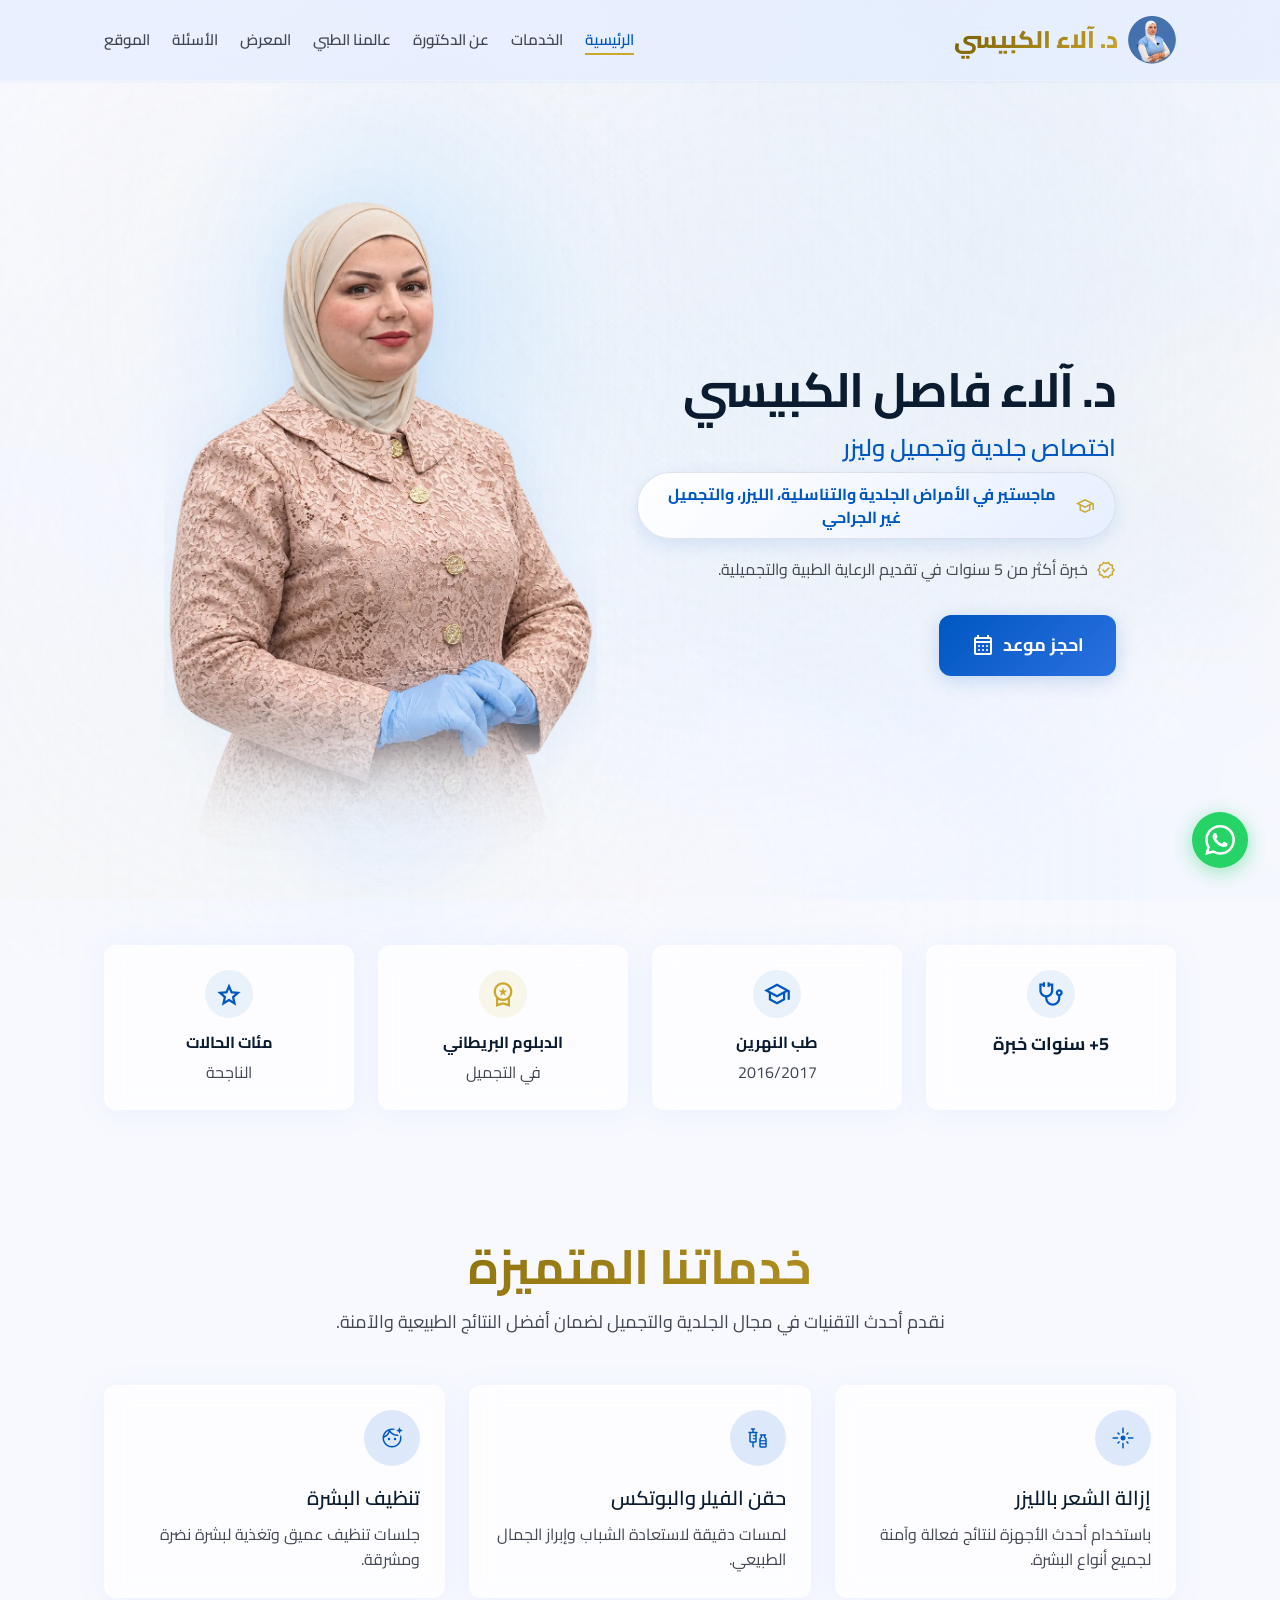
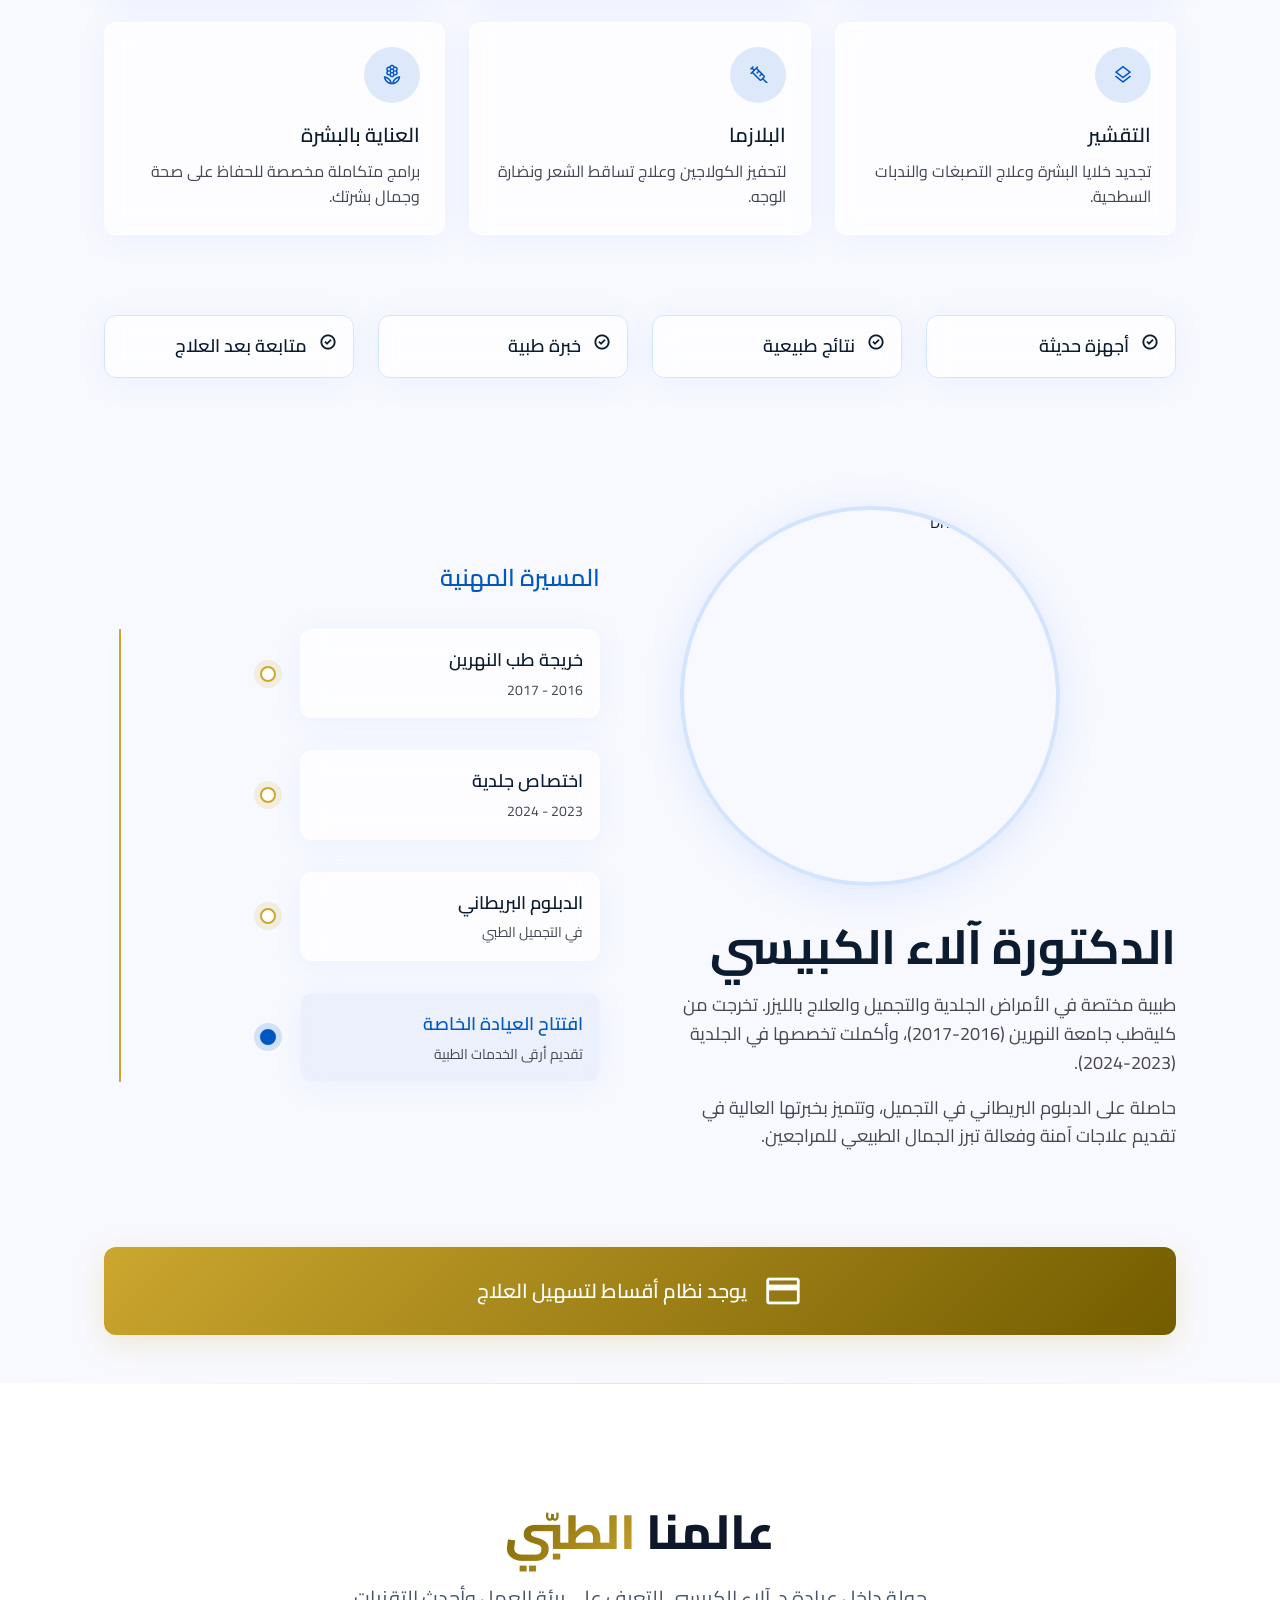
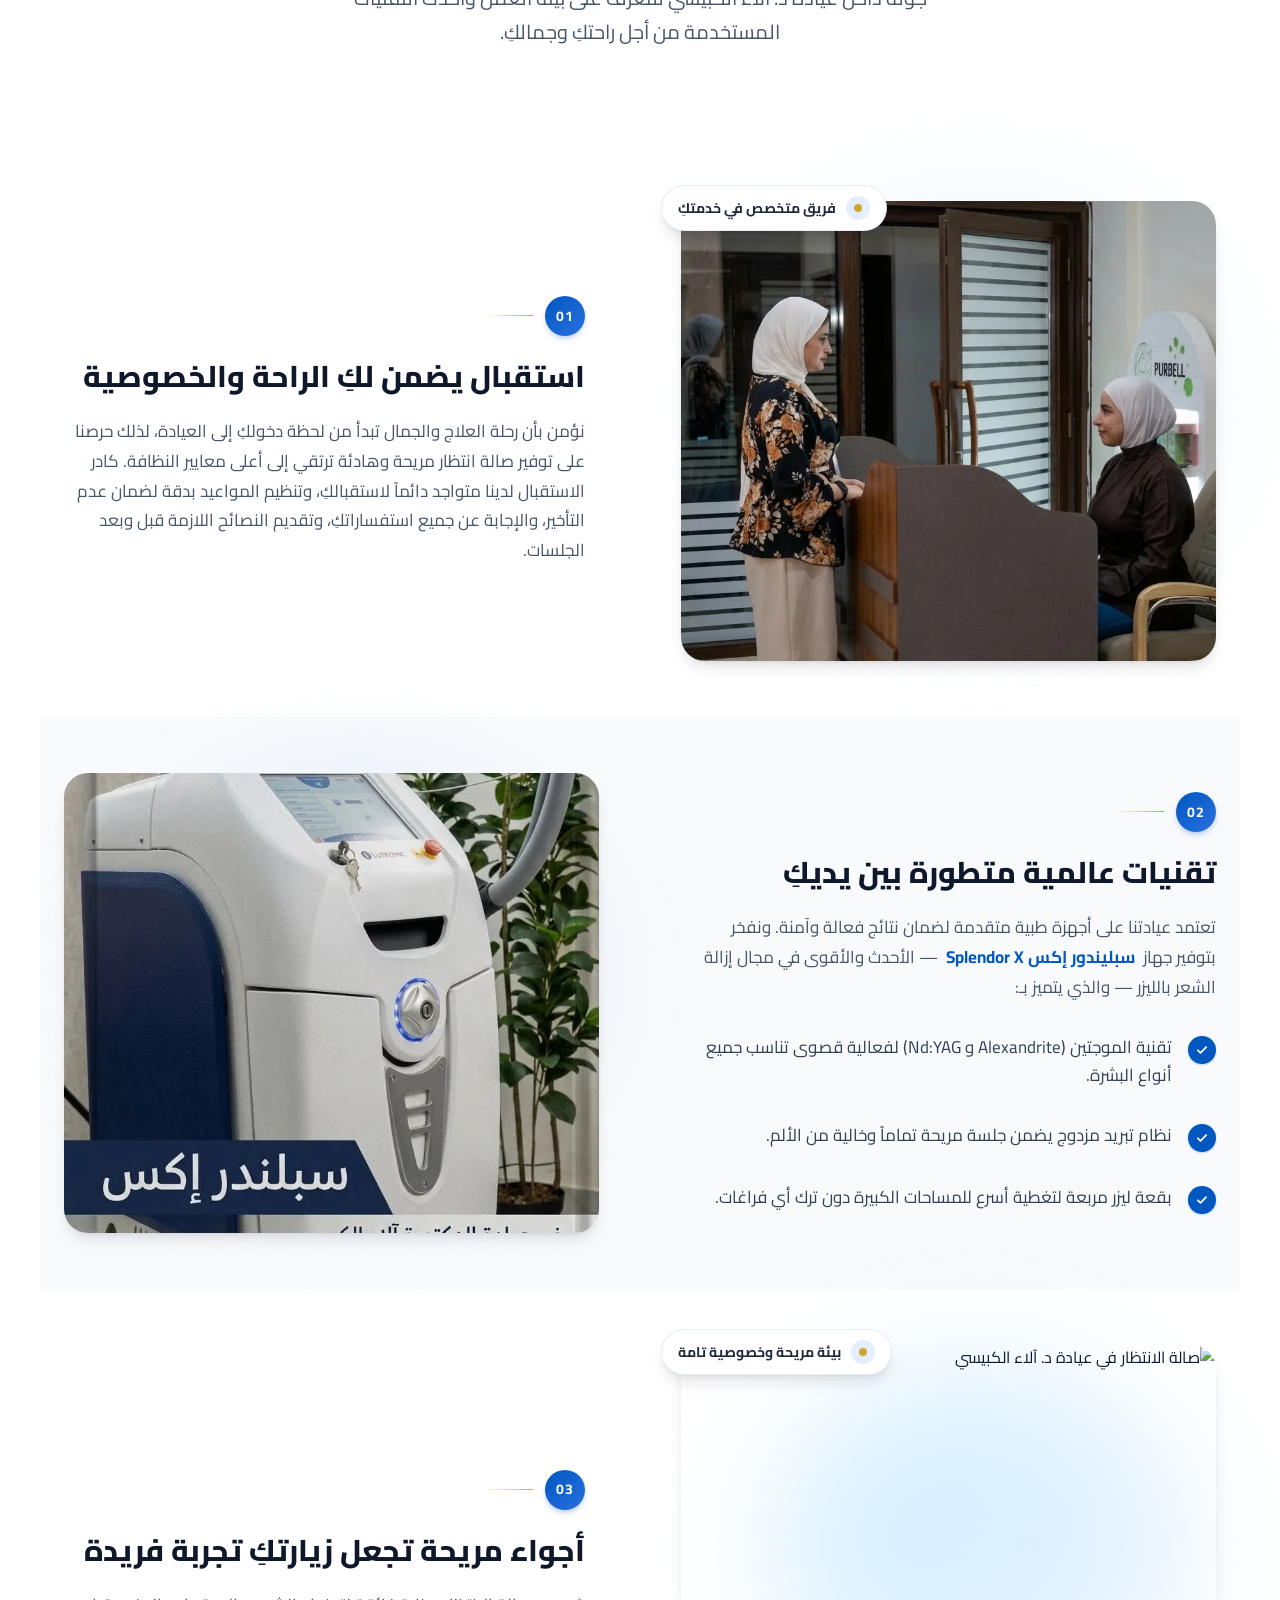
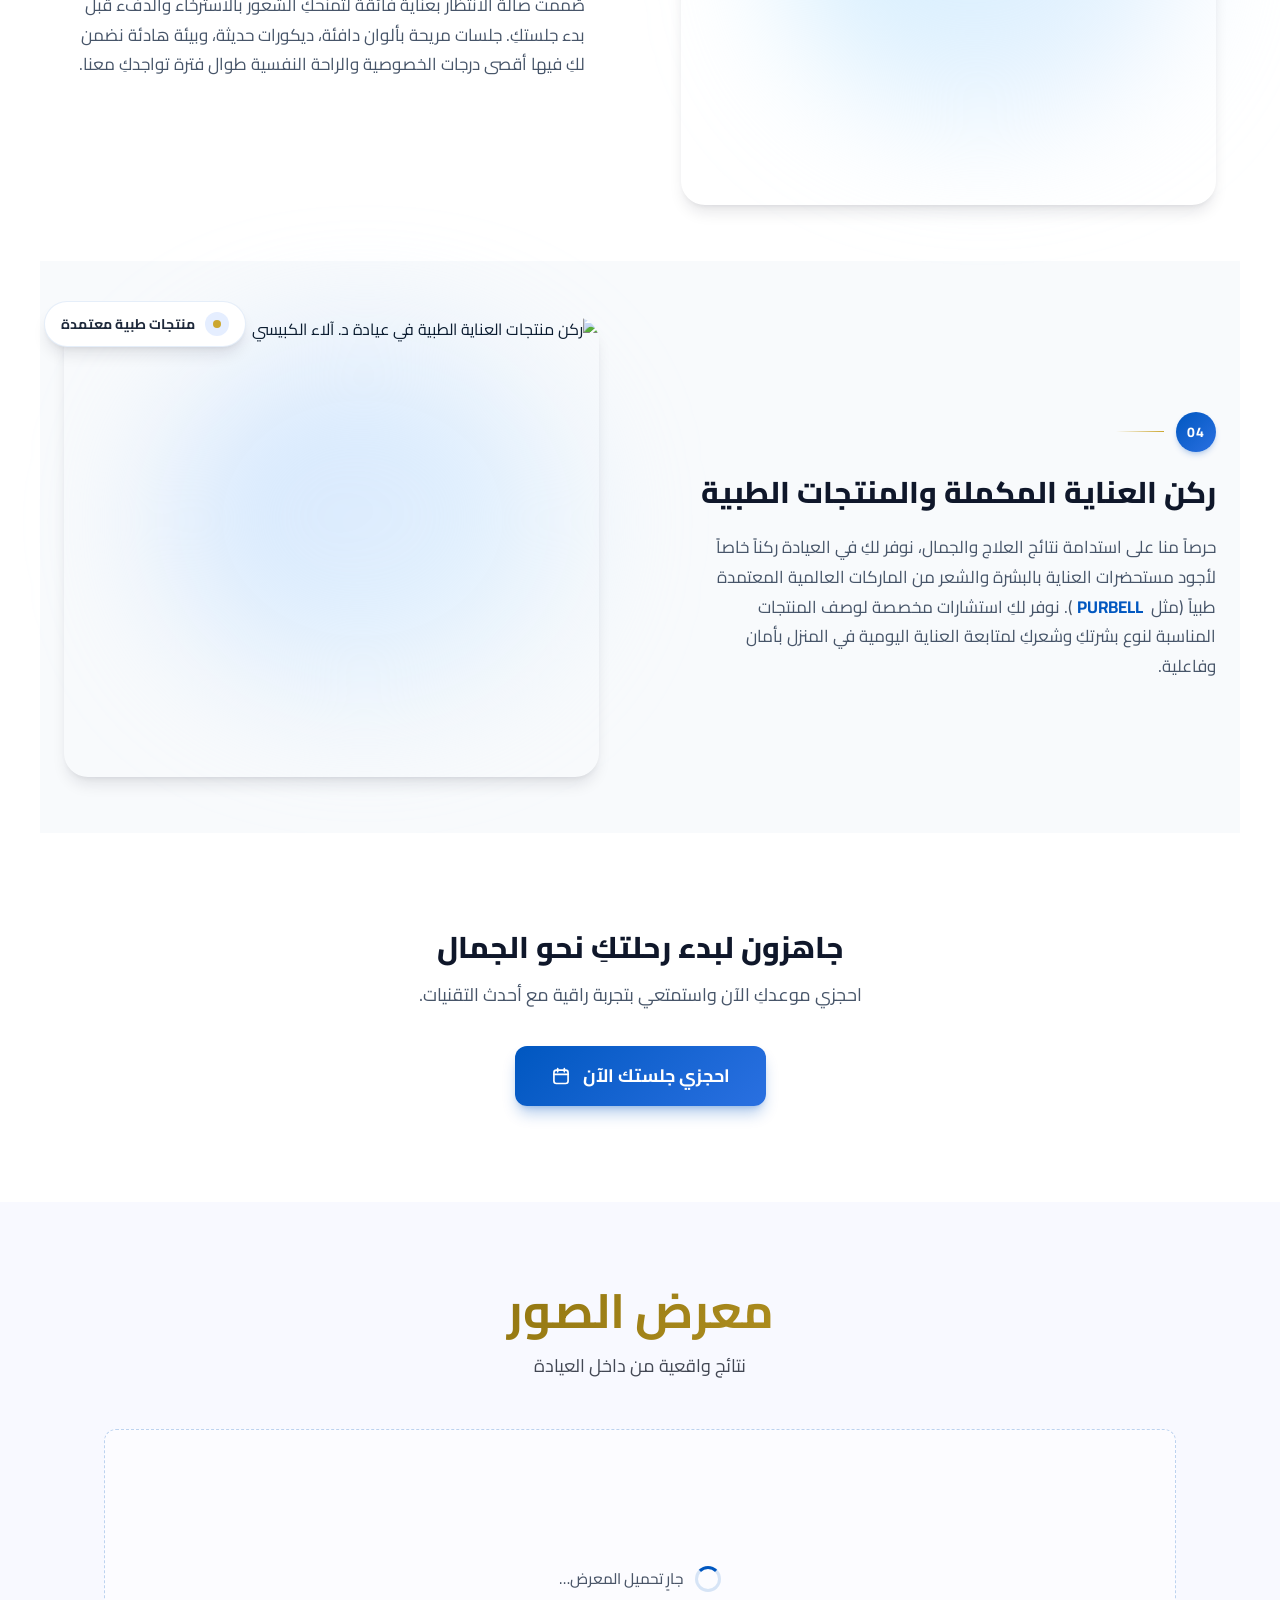
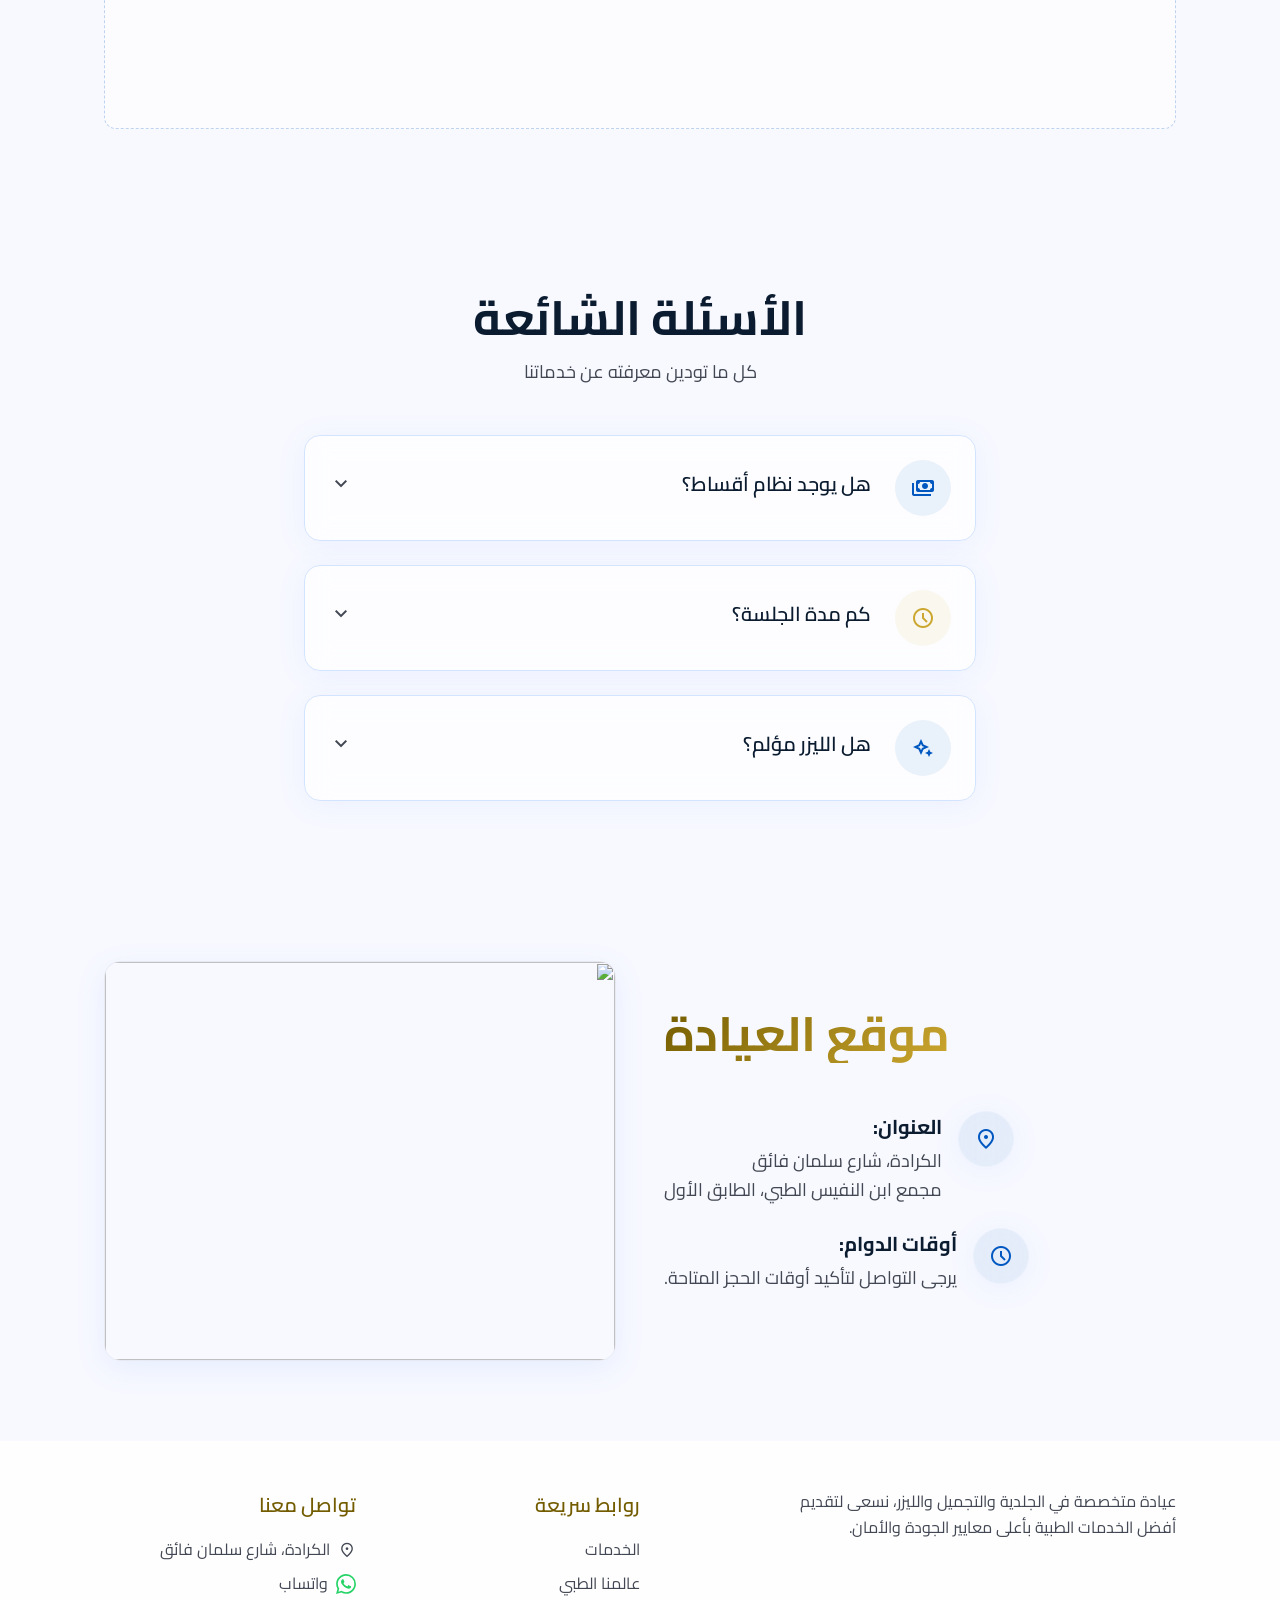
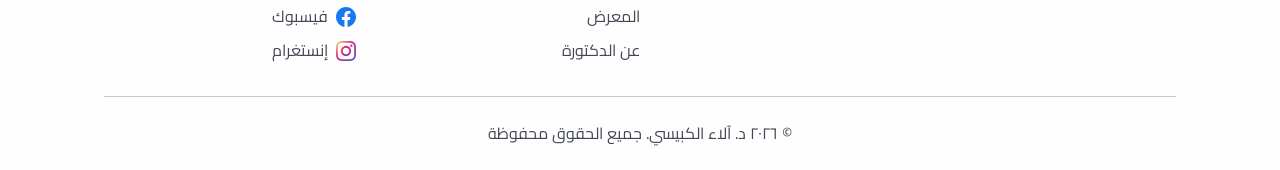
==== index.html @ 5960c203 "Initial commit: Allae clinic website with Supabase-backed gallery Static Arabic-language clinic site" ====
<!DOCTYPE html>
<html dir="rtl" lang="ar">
<head>
    <meta charset="utf-8">
    <meta content="width=device-width, initial-scale=1.0" name="viewport">
    <title>د. آلاء الكبيسي - عيادة التجميل والليزر | بغداد الكرادة</title>
    <meta name="description" content="عيادة د. آلاء الكبيسي التخصصية في الجلدية والتجميل والليزر في بغداد، الكرادة شارع سلمان فائق. إزالة الشعر بالليزر، الفيلر والبوتكس، البلازما والمزيد.">
    <meta name="robots" content="index, follow">
    <meta name="theme-color" content="#0057c0">
    <meta property="og:type" content="website">
    <meta property="og:locale" content="ar_IQ">
    <meta property="og:title" content="د. آلاء الكبيسي - عيادة التجميل والليزر">
    <meta property="og:description" content="عيادة تخصصية في الجلدية والتجميل والليزر في بغداد، الكرادة. أحدث الأجهزة وأفضل النتائج الطبيعية.">
    <meta property="og:image" content="og-image.png">
    <meta name="twitter:card" content="summary_large_image">
    <meta name="twitter:title" content="د. آلاء الكبيسي - عيادة التجميل والليزر">
    <meta name="twitter:description" content="عيادة تخصصية في الجلدية والتجميل والليزر في بغداد، الكرادة.">
    <meta name="twitter:image" content="og-image.png">
    <link rel="preconnect" href="https://fonts.googleapis.com">
    <link rel="preconnect" href="https://fonts.gstatic.com" crossorigin>
    <link rel="preconnect" href="https://lh3.googleusercontent.com">
    <link href="https://fonts.googleapis.com/css2?family=Cairo:wght@400;500;600;700;800&display=swap" rel="stylesheet">
    <link href="https://fonts.googleapis.com/css2?family=Material+Symbols+Outlined:wght,FILL@100..700,0..1&display=swap" rel="stylesheet" media="print" onload="this.media='all'">
    <link rel="preload" as="image" href="hero-doctor.webp" type="image/webp" fetchpriority="high">
    <link rel="icon" href="favicon.png" type="image/png">
    <meta name="color-scheme" content="light">
    <link rel="stylesheet" href="styles.css?v=9">
    <script type="application/ld+json">
    {
        "@context": "https://schema.org",
        "@type": "MedicalClinic",
        "name": "عيادة د. آلاء الكبيسي",
        "description": "عيادة تخصصية في الجلدية والتجميل والليزر في بغداد، الكرادة.",
        "medicalSpecialty": ["Dermatology", "CosmeticSurgery"],
        "telephone": "+9647878449990",
        "image": "hero-doctor.webp",
        "priceRange": "$$",
        "address": {
            "@type": "PostalAddress",
            "streetAddress": "شارع سلمان فائق، مجمع ابن النفيس الطبي، الطابق الأول",
            "addressLocality": "بغداد، الكرادة",
            "addressCountry": "IQ"
        },
        "founder": {
            "@type": "Person",
            "name": "د. آلاء الكبيسي",
            "jobTitle": "طبيبة جلدية وتجميل وليزر"
        }
    }
    </script>
</head>
<body>
    <a class="skip-link" href="#home">تخطَّ إلى المحتوى الرئيسي</a>
    <!-- Animated Background Canvas -->
    <canvas id="bg-canvas" aria-hidden="true"></canvas>

    <!-- TopNavBar -->
    <nav id="navbar">
        <div class="nav-inner">
            <a class="nav-brand" href="#home">
                <picture>
                    <source srcset="logo.webp" type="image/webp">
                    <img alt="د. آلاء الكبيسي" class="nav-logo" src="logo.png" width="192" height="192">
                </picture>
                <span class="nav-brand-text">د. آلاء الكبيسي</span>
            </a>
            <ul class="nav-links">
                <li><a href="#home" class="nav-link active">الرئيسية</a></li>
                <li><a href="#services" class="nav-link">الخدمات</a></li>
                <li><a href="#about" class="nav-link">عن الدكتورة</a></li>
                <li><a href="#clinic-technologies" class="nav-link">عالمنا الطبي</a></li>
                <li><a href="#gallery" class="nav-link">المعرض</a></li>
                <li><a href="#faq" class="nav-link">الأسئلة</a></li>
                <li><a href="#location" class="nav-link">الموقع</a></li>
            </ul>
            <button class="mobile-menu-btn" id="mobile-menu-btn" aria-label="فتح القائمة" aria-expanded="false" aria-controls="mobile-menu" aria-haspopup="true">
                <span class="mobile-menu-icon" aria-hidden="true">
                    <span class="material-symbols-outlined icon-open">menu</span>
                    <span class="material-symbols-outlined icon-close">close</span>
                </span>
            </button>
        </div>
    </nav>

    <!-- Mobile Menu (sibling of nav so it anchors to viewport, not the blurred navbar) -->
    <div class="mobile-menu" id="mobile-menu" aria-hidden="true">
        <ul class="mobile-menu-links">
            <li><a href="#home">الرئيسية</a></li>
            <li><a href="#services">الخدمات</a></li>
            <li><a href="#about">عن الدكتورة</a></li>
            <li><a href="#clinic-technologies">عالمنا الطبي</a></li>
            <li><a href="#gallery">المعرض</a></li>
            <li><a href="#faq">الأسئلة</a></li>
            <li><a href="#location">الموقع</a></li>
        </ul>
        <a class="mobile-cta" href="#booking" onclick="openBooking(event)">احجز الآن</a>
    </div>

    <!-- Hero Section -->
    <section class="hero" id="home">
        <!-- Cinematic haze layer - animated mist (Canvas 2D) behind all hero content -->
        <div class="hero-mist" aria-hidden="true">
            <canvas class="hero-smoke"></canvas>
        </div>
        <div class="hero-inner">
            <!-- Text Content -->
            <div class="hero-text">
                <h1 class="hero-title anim-item" data-delay="0">د. آلاء فاصل الكبيسي</h1>
                <p class="hero-subtitle anim-item" data-delay="100">اختصاص جلدية وتجميل وليزر</p>
                <p class="hero-credential anim-item" data-delay="150">
                    <span class="material-symbols-outlined verified-icon">school</span>
                    ماجستير في الأمراض الجلدية والتناسلية، الليزر، والتجميل غير الجراحي
                </p>
                <p class="hero-desc anim-item" data-delay="200">
                    <span class="material-symbols-outlined verified-icon">verified</span>
                    خبرة أكثر من 5 سنوات في تقديم الرعاية الطبية والتجميلية.
                </p>
                <div class="hero-cta anim-item" data-delay="300">
                    <a class="btn-primary pulse-btn" href="#booking" onclick="openBooking(event)">
                        احجز موعد
                        <span class="material-symbols-outlined">calendar_month</span>
                    </a>
                </div>
            </div>
            <!-- Image Content -->
            <div class="hero-image anim-item" data-delay="200">
                <div class="hero-image-wrapper">
                    <div class="hero-image-blob"></div>
                    <div class="hero-image-halo"></div>
                    <picture>
                        <source srcset="hero-doctor.webp" type="image/webp">
                        <img alt="Dr. Alaa Alkubasi" class="hero-img" src="hero-doctor.png" width="929" height="1589" fetchpriority="high" decoding="async" style="aspect-ratio: 929/1589;">
                    </picture>
                </div>
            </div>
        </div>
    </section>

    <!-- Stats Section -->
    <section class="stats-section">
        <div class="container">
            <div class="stats-grid">
                <div class="glass-card stat-card scroll-reveal" data-delay="0">
                    <div class="stat-icon"><span class="material-symbols-outlined">stethoscope</span></div>
                    <h3 class="stat-number">5+ سنوات خبرة</h3>
                </div>
                <div class="glass-card stat-card scroll-reveal" data-delay="100">
                    <div class="stat-icon"><span class="material-symbols-outlined">school</span></div>
                    <h3 class="stat-title">طب النهرين</h3>
                    <p class="stat-sub">2016/2017</p>
                </div>
                <div class="glass-card stat-card scroll-reveal" data-delay="200">
                    <div class="stat-icon gold"><span class="material-symbols-outlined">workspace_premium</span></div>
                    <h3 class="stat-title">الدبلوم البريطاني</h3>
                    <p class="stat-sub">في التجميل</p>
                </div>
                <div class="glass-card stat-card scroll-reveal" data-delay="300">
                    <div class="stat-icon"><span class="material-symbols-outlined">star</span></div>
                    <h3 class="stat-title">مئات الحالات</h3>
                    <p class="stat-sub">الناجحة</p>
                </div>
            </div>
        </div>
    </section>

    <!-- Services Section -->
    <section class="services-section" id="services">
        <div class="container">
            <div class="section-header scroll-reveal">
                <h2 class="section-title gold-gradient">خدماتنا المتميزة</h2>
                <p class="section-desc">نقدم أحدث التقنيات في مجال الجلدية والتجميل لضمان أفضل النتائج الطبيعية والآمنة.</p>
            </div>
            <div class="services-grid">
                <div class="glass-card service-card scroll-reveal" data-delay="0">
                    <div class="service-icon-wrap">
                        <div class="service-icon-bg"></div>
                        <div class="service-icon"><span class="material-symbols-outlined">flare</span></div>
                    </div>
                    <h3>إزالة الشعر بالليزر</h3>
                    <p>باستخدام أحدث الأجهزة لنتائج فعالة وآمنة لجميع أنواع البشرة.</p>
                </div>
                <div class="glass-card service-card scroll-reveal" data-delay="100">
                    <div class="service-icon-wrap">
                        <div class="service-icon-bg"></div>
                        <div class="service-icon"><span class="material-symbols-outlined">vaccines</span></div>
                    </div>
                    <h3>حقن الفيلر والبوتكس</h3>
                    <p>لمسات دقيقة لاستعادة الشباب وإبراز الجمال الطبيعي.</p>
                </div>
                <div class="glass-card service-card scroll-reveal" data-delay="200">
                    <div class="service-icon-wrap">
                        <div class="service-icon-bg"></div>
                        <div class="service-icon"><span class="material-symbols-outlined">face_retouching_natural</span></div>
                    </div>
                    <h3>تنظيف البشرة</h3>
                    <p>جلسات تنظيف عميق وتغذية لبشرة نضرة ومشرقة.</p>
                </div>
                <div class="glass-card service-card scroll-reveal" data-delay="300">
                    <div class="service-icon-wrap">
                        <div class="service-icon-bg"></div>
                        <div class="service-icon"><span class="material-symbols-outlined">layers</span></div>
                    </div>
                    <h3>التقشير</h3>
                    <p>تجديد خلايا البشرة وعلاج التصبغات والندبات السطحية.</p>
                </div>
                <div class="glass-card service-card scroll-reveal" data-delay="400">
                    <div class="service-icon-wrap">
                        <div class="service-icon-bg"></div>
                        <div class="service-icon"><span class="material-symbols-outlined">syringe</span></div>
                    </div>
                    <h3>البلازما</h3>
                    <p>لتحفيز الكولاجين وعلاج تساقط الشعر ونضارة الوجه.</p>
                </div>
                <div class="glass-card service-card scroll-reveal" data-delay="500">
                    <div class="service-icon-wrap">
                        <div class="service-icon-bg"></div>
                        <div class="service-icon"><span class="material-symbols-outlined">local_florist</span></div>
                    </div>
                    <h3>العناية بالبشرة</h3>
                    <p>برامج متكاملة مخصصة للحفاظ على صحة وجمال بشرتك.</p>
                </div>
            </div>
        </div>
    </section>

    <!-- Why Us -->
    <section class="why-us-section">
        <div class="container">
            <div class="why-us-grid">
                <div class="glass-card why-card scroll-reveal" data-delay="0">
                    <div class="why-icon"><span class="material-symbols-outlined">check_circle</span></div>
                    <span>أجهزة حديثة</span>
                </div>
                <div class="glass-card why-card scroll-reveal" data-delay="100">
                    <div class="why-icon"><span class="material-symbols-outlined">check_circle</span></div>
                    <span>نتائج طبيعية</span>
                </div>
                <div class="glass-card why-card scroll-reveal" data-delay="200">
                    <div class="why-icon"><span class="material-symbols-outlined">check_circle</span></div>
                    <span>خبرة طبية</span>
                </div>
                <div class="glass-card why-card scroll-reveal" data-delay="300">
                    <div class="why-icon"><span class="material-symbols-outlined">check_circle</span></div>
                    <span>متابعة بعد العلاج</span>
                </div>
            </div>
        </div>
    </section>

    <!-- About Doctor + Timeline -->
    <section class="about-section" id="about">
        <div class="container">
            <div class="about-grid">
                <!-- Left: Image & Bio -->
                <div class="about-bio scroll-reveal">
                    <div class="doctor-portrait-wrapper">
                        <div class="doctor-portrait floating" id="doctor-portrait">
                            <img alt="Dr. Alaa Portrait" class="doctor-img" src="https://lh3.googleusercontent.com/aida-public/[base64]" loading="lazy" decoding="async" width="720" height="720">
                        </div>
                    </div>
                    <div class="bio-text">
                        <h2 class="bio-name">الدكتورة آلاء الكبيسي</h2>
                        <p>طبيبة مختصة في الأمراض الجلدية والتجميل والعلاج بالليزر. تخرجت من كليةطب جامعة النهرين (2016-2017)، وأكملت تخصصها في الجلدية (2023-2024).</p>
                        <p>حاصلة على الدبلوم البريطاني في التجميل، وتتميز بخبرتها العالية في تقديم علاجات آمنة وفعالة تبرز الجمال الطبيعي للمراجعين.</p>
                    </div>
                </div>
                <!-- Right: Timeline -->
                <div class="timeline-wrapper scroll-reveal">
                    <h3 class="timeline-heading">المسيرة المهنية</h3>
                    <div class="timeline">
                        <div class="timeline-line" id="timeline-line"></div>
                        <div class="timeline-item" data-delay="0">
                            <div class="timeline-card glass-card">
                                <h4>خريجة طب النهرين</h4>
                                <p>2016 - 2017</p>
                            </div>
                            <div class="timeline-dot"></div>
                        </div>
                        <div class="timeline-item" data-delay="200">
                            <div class="timeline-card glass-card">
                                <h4>اختصاص جلدية</h4>
                                <p>2023 - 2024</p>
                            </div>
                            <div class="timeline-dot"></div>
                        </div>
                        <div class="timeline-item" data-delay="400">
                            <div class="timeline-card glass-card">
                                <h4>الدبلوم البريطاني</h4>
                                <p>في التجميل الطبي</p>
                            </div>
                            <div class="timeline-dot"></div>
                        </div>
                        <div class="timeline-item" data-delay="600">
                            <div class="timeline-card glass-card highlighted">
                                <h4 class="highlighted-text">افتتاح العيادة الخاصة</h4>
                                <p>تقديم أرقى الخدمات الطبية</p>
                            </div>
                            <div class="timeline-dot primary"></div>
                        </div>
                    </div>
                </div>
            </div>
        </div>
    </section>

    <!-- Installment Banner -->
    <section class="installment-section">
        <div class="container">
            <div class="installment-banner scroll-reveal">
                <span class="material-symbols-outlined installment-icon">credit_card</span>
                <h3>يوجد نظام أقساط لتسهيل العلاج</h3>
            </div>
        </div>
    </section>

    <!-- Clinic & Technologies (static) -->
    <section class="clinic-section" id="clinic-technologies" dir="rtl">
        <div class="clinic-top-edge" aria-hidden="true"></div>

        <!-- Page Header -->
        <header class="clinic-header scroll-reveal">
            <h2 class="clinic-title">عالمنا <span class="clinic-title-gold">الطبّي</span></h2>
            <p class="clinic-subtitle">جولة داخل عيادة د. آلاء الكبيسي للتعرف على بيئة العمل وأحدث التقنيات المستخدمة من أجل راحتكِ وجمالكِ.</p>
        </header>

        <!-- Section 1 - Reception -->
        <div class="clinic-row" data-delay="0">
            <figure class="clinic-figure scroll-reveal">
                <div class="clinic-blob clinic-blob-sky" aria-hidden="true"></div>
                <div class="clinic-img-wrap">
                    <picture>
                        <source srcset="clinic-splendor.webp" type="image/webp">
                        <img src="IMG-20260907-WA0000.jpg" alt="جهاز سبليندور إكس Splendor X لإزالة الشعر بالليزر" loading="lazy" decoding="async" width="848" height="1264" style="aspect-ratio: 848/1264;">
                    </picture>
                </div>
                <div class="clinic-badge">
                    <span class="clinic-badge-dot"></span>
                    <span class="clinic-badge-text">فريق متخصص في خدمتكِ</span>
                </div>
            </figure>
            <div class="clinic-body scroll-reveal" data-delay="100">
                <div class="clinic-number">
                    <span class="clinic-num-badge">01</span>
                    <span class="clinic-num-line"></span>
                </div>
                <h3 class="clinic-h3">استقبال يضمن لكِ الراحة والخصوصية</h3>
                <p class="clinic-p">نؤمن بأن رحلة العلاج والجمال تبدأ من لحظة دخولكِ إلى العيادة، لذلك حرصنا على توفير صالة انتظار مريحة وهادئة ترتقي إلى أعلى معايير النظافة. كادر الاستقبال لدينا متواجد دائماً لاستقبالكِ، وتنظيم المواعيد بدقة لضمان عدم التأخير، والإجابة عن جميع استفساراتكِ، وتقديم النصائح اللازمة قبل وبعد الجلسات.</p>
            </div>
        </div>

        <!-- Section 2 - Splendor X -->
        <div class="clinic-row clinic-row-flip" data-delay="0">
            <figure class="clinic-figure scroll-reveal">
                <div class="clinic-blob clinic-blob-blue" aria-hidden="true"></div>
                <div class="clinic-img-wrap">
                    <picture>
                        <source srcset="clinic-reception.webp" type="image/webp">
                        <img src="IMG-20260906-WA0001.jpg" alt="استقبال عيادة د. آلاء الكبيسي" loading="lazy" decoding="async" width="768" height="1362" style="aspect-ratio: 768/1362;">
                    </picture>
                </div>
            </figure>
            <div class="clinic-body scroll-reveal" data-delay="100">
                <div class="clinic-number">
                    <span class="clinic-num-badge">02</span>
                    <span class="clinic-num-line"></span>
                </div>
                <h3 class="clinic-h3">تقنيات عالمية متطورة بين يديكِ</h3>
                <p class="clinic-p">تعتمد عيادتنا على أجهزة طبية متقدمة لضمان نتائج فعالة وآمنة. ونفخر بتوفير جهاز <b class="clinic-strong">سبليندور إكس Splendor X</b> — الأحدث والأقوى في مجال إزالة الشعر بالليزر — والذي يتميز بـ:</p>
                <ul class="clinic-features">
                    <li class="clinic-feature">
                        <i class="clinic-check" aria-hidden="true"><svg viewBox="0 0 24 24" fill="none" stroke="currentColor" stroke-width="3" stroke-linecap="round" stroke-linejoin="round"><path d="M5 12.5 9.5 17 19 7"/></svg></i>
                        <span>تقنية الموجتين (Alexandrite و Nd:YAG) لفعالية قصوى تناسب جميع أنواع البشرة.</span>
                    </li>
                    <li class="clinic-feature">
                        <i class="clinic-check" aria-hidden="true"><svg viewBox="0 0 24 24" fill="none" stroke="currentColor" stroke-width="3" stroke-linecap="round" stroke-linejoin="round"><path d="M5 12.5 9.5 17 19 7"/></svg></i>
                        <span>نظام تبريد مزدوج يضمن جلسة مريحة تماماً وخالية من الألم.</span>
                    </li>
                    <li class="clinic-feature">
                        <i class="clinic-check" aria-hidden="true"><svg viewBox="0 0 24 24" fill="none" stroke="currentColor" stroke-width="3" stroke-linecap="round" stroke-linejoin="round"><path d="M5 12.5 9.5 17 19 7"/></svg></i>
                        <span>بقعة ليزر مربعة لتغطية أسرع للمساحات الكبيرة دون ترك أي فراغات.</span>
                    </li>
                </ul>
            </div>
        </div>

        <!-- Section 3 - Lounge -->
        <div class="clinic-row" data-delay="0">
            <figure class="clinic-figure scroll-reveal">
                <div class="clinic-blob clinic-blob-sky" aria-hidden="true"></div>
                <div class="clinic-img-wrap">
                    <img src="غرفة-الاستقبال.jpg" alt="صالة الانتظار في عيادة د. آلاء الكبيسي" loading="lazy" decoding="async" width="900" height="1600" style="aspect-ratio: 900/1600;">
                </div>
                <div class="clinic-badge">
                    <span class="clinic-badge-dot"></span>
                    <span class="clinic-badge-text">بيئة مريحة وخصوصية تامة</span>
                </div>
            </figure>
            <div class="clinic-body scroll-reveal" data-delay="100">
                <div class="clinic-number">
                    <span class="clinic-num-badge">03</span>
                    <span class="clinic-num-line"></span>
                </div>
                <h3 class="clinic-h3">أجواء مريحة تجعل زيارتكِ تجربة فريدة</h3>
                <p class="clinic-p">صُممت صالة الانتظار بعناية فائقة لتمنحكِ الشعور بالاسترخاء والدفء قبل بدء جلستكِ. جلسات مريحة بألوان دافئة، ديكورات حديثة، وبيئة هادئة نضمن لكِ فيها أقصى درجات الخصوصية والراحة النفسية طوال فترة تواجدكِ معنا.</p>
            </div>
        </div>

        <!-- Section 4 - Medical Products -->
        <div class="clinic-row clinic-row-flip" data-delay="0">
            <figure class="clinic-figure scroll-reveal">
                <div class="clinic-blob clinic-blob-blue" aria-hidden="true"></div>
                <div class="clinic-img-wrap">
                    <img src="صور_منتجات_التجميل.jpg" alt="ركن منتجات العناية الطبية في عيادة د. آلاء الكبيسي" loading="lazy" decoding="async" width="900" height="1600" style="aspect-ratio: 900/1600;">
                </div>
                <div class="clinic-badge">
                    <span class="clinic-badge-dot"></span>
                    <span class="clinic-badge-text">منتجات طبية معتمدة</span>
                </div>
            </figure>
            <div class="clinic-body scroll-reveal" data-delay="100">
                <div class="clinic-number">
                    <span class="clinic-num-badge">04</span>
                    <span class="clinic-num-line"></span>
                </div>
                <h3 class="clinic-h3">ركن العناية المكملة والمنتجات الطبية</h3>
                <p class="clinic-p">حرصاً منا على استدامة نتائج العلاج والجمال، نوفر لكِ في العيادة ركناً خاصاً لأجود مستحضرات العناية بالبشرة والشعر من الماركات العالمية المعتمدة طبياً (مثل <b class="clinic-strong">PURBELL</b>). نوفر لكِ استشارات مخصصة لوصف المنتجات المناسبة لنوع بشرتكِ وشعركِ لمتابعة العناية اليومية في المنزل بأمان وفاعلية.</p>
            </div>
        </div>

        <!-- Call To Action -->
        <div class="clinic-cta scroll-reveal">
            <h3 class="clinic-cta-title">جاهزون لبدء رحلتكِ نحو الجمال</h3>
            <p class="clinic-cta-text">احجزي موعدكِ الآن واستمتعي بتجربة راقية مع أحدث التقنيات.</p>
            <a href="#booking" class="clinic-cta-btn" onclick="openBooking(event)">
                <span>احجزي جلستك الآن</span>
                <svg class="clinic-cta-icon" viewBox="0 0 24 24" fill="none" stroke="currentColor" stroke-width="2" stroke-linecap="round" stroke-linejoin="round" aria-hidden="true"><rect x="3.5" y="5" width="17" height="16" rx="3"/><path d="M8 3v4M16 3v4M3.5 10h17"/></svg>
            </a>
        </div>
    </section>

    <!-- Gallery Section -->
    <section class="gallery-section" id="gallery">
        <div class="container">
            <div class="section-header scroll-reveal">
                <h2 class="section-title gold-gradient">معرض الصور</h2>
                <p class="section-desc">نتائج واقعية من داخل العيادة</p>
            </div>
            <div class="gallery-grid" id="gallery-grid">
                <!-- Items are rendered from Supabase by app.js -->
                <div class="gallery-loading" id="gallery-loading" role="status" aria-live="polite">
                    <span class="gallery-loading-spinner" aria-hidden="true"></span>
                    <span>جارٍ تحميل المعرض…</span>
                </div>
            </div>
        </div>
    </section>

    <!-- FAQ Section -->
    <section class="faq-section" id="faq">
        <div class="container container-sm">
            <div class="section-header scroll-reveal">
                <h2 class="section-title">الأسئلة الشائعة</h2>
                <p class="section-desc">كل ما تودين معرفته عن خدماتنا</p>
            </div>
            <div class="faq-list">
                <div class="glass-card faq-item scroll-reveal" data-delay="0">
                    <button type="button" class="faq-question" aria-expanded="false" aria-controls="faq-answer-1" onclick="toggleFaq(this)">
                        <div class="faq-icon-wrap">
                            <div class="faq-icon-bg"></div>
                            <div class="faq-icon"><span class="material-symbols-outlined">payments</span></div>
                        </div>
                        <div class="faq-text">
                            <h3>هل يوجد نظام أقساط؟</h3>
                            <p id="faq-answer-1">نعم، نوفر أنظمة تقسيط مريحة لتسهيل الحصول على كافة الخدمات التجميلية والطبية.</p>
                        </div>
                        <div class="faq-chevron"><span class="material-symbols-outlined">expand_more</span></div>
                    </button>
                </div>
                <div class="glass-card faq-item scroll-reveal" data-delay="100">
                    <button type="button" class="faq-question" aria-expanded="false" aria-controls="faq-answer-2" onclick="toggleFaq(this)">
                        <div class="faq-icon-wrap">
                            <div class="faq-icon-bg gold-bg"></div>
                            <div class="faq-icon gold-icon"><span class="material-symbols-outlined">schedule</span></div>
                        </div>
                        <div class="faq-text">
                            <h3>كم مدة الجلسة؟</h3>
                            <p id="faq-answer-2">تختلف المدة حسب نوع الإجراء، ولكن غالباً ما تستغرق الجلسات ما بين 20 إلى 45 دقيقة.</p>
                        </div>
                        <div class="faq-chevron"><span class="material-symbols-outlined">expand_more</span></div>
                    </button>
                </div>
                <div class="glass-card faq-item scroll-reveal" data-delay="200">
                    <button type="button" class="faq-question" aria-expanded="false" aria-controls="faq-answer-3" onclick="toggleFaq(this)">
                        <div class="faq-icon-wrap">
                            <div class="faq-icon-bg"></div>
                            <div class="faq-icon"><span class="material-symbols-outlined">magic_button</span></div>
                        </div>
                        <div class="faq-text">
                            <h3>هل الليزر مؤلم؟</h3>
                            <p id="faq-answer-3">نستخدم أحدث الأجهزة المزودة بأنظمة تبريد متطورة لضمان تجربة مريحة وغير مؤلمة تماماً.</p>
                        </div>
                        <div class="faq-chevron"><span class="material-symbols-outlined">expand_more</span></div>
                    </button>
                </div>
            </div>
        </div>
    </section>

    <!-- Location Section -->
    <section class="location-section" id="location">
        <div class="container">
            <div class="location-grid">
                <div class="location-info scroll-reveal">
                    <h2 class="section-title gold-gradient location-title">موقع العيادة</h2>
                    <div class="location-item">
                        <div class="location-icon-wrap glass-card">
                            <span class="material-symbols-outlined">location_on</span>
                        </div>
                        <div>
                            <h4>العنوان:</h4>
                            <p>الكرادة، شارع سلمان فائق<br>مجمع ابن النفيس الطبي، الطابق الأول</p>
                        </div>
                    </div>
                    <div class="location-item">
                        <div class="location-icon-wrap glass-card">
                            <span class="material-symbols-outlined">schedule</span>
                        </div>
                        <div>
                            <h4>أوقات الدوام:</h4>
                            <p>يرجى التواصل لتأكيد أوقات الحجز المتاحة.</p>
                        </div>
                    </div>
                </div>
                <div class="location-map scroll-reveal">
                    <div class="map-wrapper">
                        <img loading="lazy" decoding="async" class="map-img" src="https://lh3.googleusercontent.com/aida-public/[base64]">
                    </div>
                </div>
            </div>
        </div>
    </section>

    <!-- Footer -->
    <footer class="footer">
        <div class="container">
            <div class="footer-grid">
                <div class="footer-about">
                    <p>عيادة متخصصة في الجلدية والتجميل والليزر، نسعى لتقديم أفضل الخدمات الطبية بأعلى معايير الجودة والأمان.</p>
                </div>
                <div class="footer-links">
                    <h4>روابط سريعة</h4>
                    <ul>
                        <li><a href="#services">الخدمات</a></li>
                        <li><a href="#clinic-technologies">عالمنا الطبي</a></li>
                        <li><a href="#gallery">المعرض</a></li>
                        <li><a href="#about">عن الدكتورة</a></li>
                    </ul>
                </div>
                <div class="footer-contact">
                    <h4>تواصل معنا</h4>
                    <ul>
                        <li><span class="material-symbols-outlined">location_on</span> الكرادة، شارع سلمان فائق</li>
                        <li><a href="https://wa.me/9647878449990" target="_blank" rel="noopener">
                            <svg class="social-icon" viewBox="0 0 24 24" fill="#25d366" aria-hidden="true"><path d="M17.472 14.382c-.297-.149-1.758-.867-2.03-.967-.273-.099-.471-.148-.67.15-.197.297-.767.966-.94 1.164-.173.199-.347.223-.644.075-.297-.15-1.255-.463-2.39-1.475-.883-.788-1.48-1.761-1.653-2.059-.173-.297-.018-.458.13-.606.134-.133.298-.347.446-.52.149-.174.198-.298.298-.497.099-.198.05-.371-.025-.52-.075-.149-.669-1.612-.916-2.207-.242-.579-.487-.5-.669-.51-.173-.008-.371-.01-.57-.01-.198 0-.52.074-.792.372-.272.297-1.04 1.016-1.04 2.479 0 1.462 1.065 2.875 1.213 3.074.149.198 2.096 3.2 5.077 4.487.709.306 1.262.489 1.694.625.712.227 1.36.195 1.871.118.571-.085 1.758-.719 2.006-1.413.248-.694.248-1.289.173-1.413-.074-.124-.272-.198-.57-.347m-5.421 7.403h-.004a9.87 9.87 0 0 1-5.031-1.378l-.361-.214-3.741.982.998-3.648-.235-.374a9.86 9.86 0 0 1-1.51-5.26c.001-5.45 4.436-9.884 9.888-9.884 2.64 0 5.122 1.03 6.988 2.898a9.825 9.825 0 0 1 2.893 6.994c-.003 5.45-4.437 9.884-9.885 9.884m8.413-18.297A11.815 11.815 0 0 0 12.05 0C5.495 0 .16 5.335.157 11.892c0 2.096.547 4.142 1.588 5.945L.057 24l6.305-1.654a11.882 11.882 0 0 0 5.683 1.448h.005c6.554 0 11.89-5.335 11.893-11.893a11.821 11.821 0 0 0-3.48-8.413Z"/></svg>
                            واتساب
                        </a></li>
                        <li><a href="https://www.facebook.com/share/1MQG2bNFFV/" target="_blank" rel="noopener">
                            <svg class="social-icon" viewBox="0 0 24 24" fill="#1877f2" aria-hidden="true"><path d="M24 12.073c0-6.627-5.373-12-12-12s-12 5.373-12 12c0 5.99 4.388 10.954 10.125 11.854v-8.385H7.078v-3.47h3.047V9.43c0-3.007 1.792-4.669 4.533-4.669 1.312 0 2.686.235 2.686.235v2.953H15.83c-1.491 0-1.956.925-1.956 1.874v2.25h3.328l-.532 3.47h-2.796v8.385C19.612 23.027 24 18.062 24 12.073z"/></svg>
                            فيسبوك
                        </a></li>
                        <li><a href="https://www.instagram.com/dr.alaa.alkubaisy" target="_blank" rel="noopener">
                            <svg class="social-icon" viewBox="0 0 24 24" aria-hidden="true"><defs><linearGradient id="ig-brand" x1="1" y1="1" x2="23" y2="23" gradientUnits="userSpaceOnUse"><stop offset="0" stop-color="#feda75"/><stop offset=".4" stop-color="#d62976"/><stop offset="1" stop-color="#4f5bd5"/></linearGradient></defs><path fill="url(#ig-brand)" d="M12 0C8.74 0 8.333.015 7.053.072 5.775.132 4.905.333 4.14.63c-.789.306-1.459.717-2.126 1.384S.935 3.35.63 4.14C.333 4.905.131 5.775.072 7.053.012 8.333 0 8.74 0 12s.015 3.667.072 4.947c.06 1.277.261 2.148.558 2.913.306.788.717 1.459 1.384 2.126.667.666 1.336 1.079 2.126 1.384.766.296 1.636.499 2.913.558C8.333 23.988 8.74 24 12 24s3.667-.015 4.947-.072c1.277-.06 2.148-.262 2.913-.558.788-.306 1.459-.718 2.126-1.384.666-.667 1.079-1.335 1.384-2.126.296-.765.499-1.636.558-2.913.06-1.28.072-1.687.072-4.947s-.015-3.667-.072-4.947c-.06-1.277-.262-2.149-.558-2.913-.306-.789-.718-1.459-1.384-2.126C21.319 1.347 20.651.935 19.86.63c-.765-.297-1.636-.499-2.913-.558C15.667.012 15.26 0 12 0zm0 2.16c3.203 0 3.585.016 4.85.071 1.17.055 1.805.249 2.227.415.562.217.96.477 1.382.896.419.42.679.819.896 1.381.164.422.36 1.057.413 2.227.057 1.266.07 1.646.07 4.85s-.015 3.585-.074 4.85c-.061 1.17-.256 1.805-.421 2.227-.224.562-.479.96-.899 1.382-.419.419-.824.679-1.38.896-.42.164-1.065.36-2.235.413-1.274.057-1.649.07-4.859.07-3.211 0-3.586-.015-4.859-.074-1.171-.061-1.816-.256-2.236-.421-.569-.224-.96-.479-1.379-.899-.421-.419-.69-.824-.9-1.38-.165-.42-.359-1.065-.42-2.235-.045-1.26-.061-1.649-.061-4.844 0-3.196.016-3.586.061-4.861.061-1.17.255-1.814.42-2.234.21-.57.479-.96.9-1.381.419-.419.81-.689 1.379-.898.42-.166 1.051-.361 2.221-.421 1.275-.045 1.65-.06 4.859-.06l.045.03zm0 3.678c-3.405 0-6.162 2.76-6.162 6.162 0 3.405 2.76 6.162 6.162 6.162 3.405 0 6.162-2.76 6.162-6.162 0-3.405-2.76-6.162-6.162-6.162zM12 16c-2.21 0-4-1.79-4-4s1.79-4 4-4 4 1.79 4 4-1.79 4-4 4zm7.846-10.405c0 .795-.646 1.44-1.44 1.44-.795 0-1.44-.646-1.44-1.44 0-.794.646-1.439 1.44-1.439.793-.001 1.44.645 1.44 1.439z"/></svg>
                            إنستغرام
                        </a></li>
                    </ul>
                </div>
            </div>
            <div class="footer-bottom">
                <p>&copy; <span id="footer-year">٢٠٢٦</span> د. آلاء الكبيسي. جميع الحقوق محفوظة</p>
            </div>
        </div>
    </footer>

    <!-- Floating WhatsApp Button -->
    <a class="whatsapp-btn" href="https://wa.me/9647878449990" target="_blank" rel="noopener" aria-label="تواصل عبر واتساب">
        <svg viewBox="0 0 24 24" fill="currentColor" aria-hidden="true"><path d="M17.472 14.382c-.297-.149-1.758-.867-2.03-.967-.273-.099-.471-.148-.67.15-.197.297-.767.966-.94 1.164-.173.199-.347.223-.644.075-.297-.15-1.255-.463-2.39-1.475-.883-.788-1.48-1.761-1.653-2.059-.173-.297-.018-.458.13-.606.134-.133.298-.347.446-.52.149-.174.198-.298.298-.497.099-.198.05-.371-.025-.52-.075-.149-.669-1.612-.916-2.207-.242-.579-.487-.5-.669-.51-.173-.008-.371-.01-.57-.01-.198 0-.52.074-.792.372-.272.297-1.04 1.016-1.04 2.479 0 1.462 1.065 2.875 1.213 3.074.149.198 2.096 3.2 5.077 4.487.709.306 1.262.489 1.694.625.712.227 1.36.195 1.871.118.571-.085 1.758-.719 2.006-1.413.248-.694.248-1.289.173-1.413-.074-.124-.272-.198-.57-.347m-5.421 7.403h-.004a9.87 9.87 0 0 1-5.031-1.378l-.361-.214-3.741.982.998-3.648-.235-.374a9.86 9.86 0 0 1-1.51-5.26c.001-5.45 4.436-9.884 9.888-9.884 2.64 0 5.122 1.03 6.988 2.898a9.825 9.825 0 0 1 2.893 6.994c-.003 5.45-4.437 9.884-9.885 9.884m8.413-18.297A11.815 11.815 0 0 0 12.05 0C5.495 0 .16 5.335.157 11.892c0 2.096.547 4.142 1.588 5.945L.057 24l6.305-1.654a11.882 11.882 0 0 0 5.683 1.448h.005c6.554 0 11.89-5.335 11.893-11.893a11.821 11.821 0 0 0-3.48-8.413Z"/></svg>
        <div class="whatsapp-tooltip">تواصل معنا</div>
    </a>

    <!-- Gallery Lightbox -->
    <div class="lightbox" id="gallery-lightbox" role="dialog" aria-modal="true" aria-hidden="true">
        <div class="lightbox-backdrop" id="lightbox-backdrop"></div>
        <button class="lightbox-nav lightbox-prev" id="lightbox-prev" aria-label="الصورة السابقة"><span class="material-symbols-outlined">chevron_right</span></button>
        <figure class="lightbox-figure">
            <img id="lightbox-img" src="" alt="">
            <figcaption id="lightbox-caption"></figcaption>
        </figure>
        <button class="lightbox-nav lightbox-next" id="lightbox-next" aria-label="الصورة التالية"><span class="material-symbols-outlined">chevron_left</span></button>
        <button class="lightbox-close" id="lightbox-close" aria-label="إغلاق"><span class="material-symbols-outlined">close</span></button>
    </div>

    <!-- Booking Modal -->
    <div class="modal-overlay" id="booking-modal" aria-hidden="true">
        <div class="modal-backdrop" onclick="closeBooking()"></div>
        <div class="glass-card modal-content" role="dialog" aria-modal="true" aria-labelledby="booking-title">
            <div class="modal-header">
                <h3 id="booking-title">حجز موعد جديد</h3>
                <button class="modal-close" onclick="closeBooking()" aria-label="إغلاق"><span class="material-symbols-outlined">close</span></button>
            </div>
            <form class="modal-body" id="booking-form" onsubmit="return submitBooking(event)" novalidate>
                <p class="form-error" id="booking-error" role="alert" aria-live="polite"></p>
                <div class="form-group">
                    <label for="booking-name">الاسم الكامل</label>
                    <input type="text" id="booking-name" name="name" placeholder="أدخل اسمك هنا" autocomplete="name" maxlength="80">
                </div>
                <div class="form-group">
                    <label for="booking-phone">رقم الهاتف</label>
                    <input type="tel" id="booking-phone" name="phone" placeholder="07XXXXXXXXX" inputmode="tel" autocomplete="tel" maxlength="20">
                </div>
                <div class="form-row">
                    <div class="form-group">
                        <label for="booking-service">الخدمة المطلوبة</label>
                        <select id="booking-service" name="service">
                            <option value="" selected>اختر الخدمة</option>
                            <option>إزالة الشعر بالليزر</option>
                            <option>حقن الفيلر والبوتكس</option>
                            <option>تنظيف البشرة</option>
                            <option>التقشير</option>
                            <option>البلازما</option>
                        </select>
                    </div>
                    <div class="form-group">
                        <label for="booking-date">التاريخ</label>
                        <input type="date" id="booking-date" name="date">
                    </div>
                </div>
                <div class="form-group">
                    <label for="booking-notes">ملاحظات (اختياري)</label>
                    <textarea id="booking-notes" name="notes" rows="3" maxlength="600" placeholder="أي تفاصيل إضافية تودّين ذكرها"></textarea>
                </div>
                <div class="modal-actions">
                    <button type="button" class="modal-cancel" id="booking-cancel" onclick="closeBooking()">إلغاء</button>
                    <button type="submit" class="btn-primary modal-submit" id="booking-submit">تأكيد الحجز</button>
                </div>
            </form>
        </div>
    </div>

    <script src="https://cdn.jsdelivr.net/npm/@supabase/supabase-js@2" defer></script>
    <script src="gallery-config.js" defer></script>
    <script src="gallery-api.js" defer></script>
    <script src="app.js?v=9" defer></script>
</body>
</html>
---- styles.css ----
/* ===== RESET & BASE ===== */
*, *::before, *::after {
    margin: 0;
    padding: 0;
    box-sizing: border-box;
}

:root {
    color-scheme: only light;
    --primary: #0057c0;
    --primary-container: #2a70e1;
    --on-primary: #ffffff;
    --on-background: #0b1c30;
    --on-surface: #0b1c30;
    --on-surface-variant: #424753;
    --surface: #f8f9ff;
    --surface-container: #e5eeff;
    --surface-container-low: #eff4ff;
    --surface-container-lowest: #ffffff;
    --surface-variant: #d3e4fe;
    --tertiary: #735c00;
    --tertiary-container: #cca72f;
    --outline-variant: #c2c6d6;
    --secondary: #4059aa;
    --bg: #f8f9ff;

    --font-display: 'Cairo', sans-serif;
    --font-ui: 'Cairo', sans-serif;

    --ease-out: cubic-bezier(0.0, 0.0, 0.2, 1);
    --ease-in-out: cubic-bezier(0.4, 0.0, 0.2, 1);
    --ease-spring: cubic-bezier(0.34, 1.56, 0.64, 1);
}

html {
    scroll-behavior: smooth;
    -webkit-text-size-adjust: 100%;
}

body {
    font-family: var(--font-display);
    font-size: 16px;
    line-height: 1.6;
    color: var(--on-background);
    background: var(--bg);
    overflow-x: hidden;
    -webkit-font-smoothing: antialiased;
    -moz-osx-font-smoothing: grayscale;
}

a {
    text-decoration: none;
    color: inherit;
}

/* Visible keyboard focus indicator for all interactive elements */
:focus-visible {
    outline: 3px solid var(--primary-container);
    outline-offset: 2px;
    border-radius: 4px;
}

/* Skip link - hidden until keyboard focus */
.skip-link {
    position: absolute;
    top: -100px;
    left: 16px;
    z-index: 300;
    padding: 12px 20px;
    background: var(--primary);
    color: var(--on-primary);
    font-weight: 700;
    border-radius: 0 0 12px 12px;
    transition: top 0.3s var(--ease-in-out);
}

.skip-link:focus-visible {
    top: 0;
    outline: none;
}

img {
    max-width: 100%;
    display: block;
}

ul {
    list-style: none;
}

/* ===== ANIMATED BACKGROUND CANVAS ===== */
#bg-canvas {
    position: fixed;
    inset: 0;
    width: 100%;
    height: 100%;
    z-index: -2;
    pointer-events: none;
}

/* ===== CONTAINER ===== */
.container {
    max-width: 1200px;
    margin: 0 auto;
    padding: 0 16px;
}

.container-sm {
    max-width: 800px;
}

@media (min-width: 768px) {
    .container { padding: 0 64px; }
}

/* ===== NAVBAR ===== */
nav {
    position: fixed;
    top: 0;
    left: 0;
    right: 0;
    z-index: 100;
    background: rgba(229, 238, 255, 0.8);
    backdrop-filter: blur(20px);
    -webkit-backdrop-filter: blur(20px);
    border-bottom: 1px solid rgba(255,255,255,0.2);
    box-shadow: 0 1px 3px rgba(0,87,192,0.06);
    transition: all 0.4s var(--ease-in-out);
}

nav.scrolled {
    background: rgba(229, 238, 255, 0.95);
    box-shadow: 0 4px 20px rgba(0,87,192,0.1);
}

.nav-inner {
    max-width: 1200px;
    margin: 0 auto;
    padding: 0 16px;
    display: flex;
    justify-content: space-between;
    align-items: center;
    height: 80px;
}

@media (min-width: 768px) {
    .nav-inner { padding: 0 64px; }
}

.nav-brand {
    display: flex;
    align-items: center;
    gap: 10px;
    transition: transform 0.3s var(--ease-spring);
}

.nav-brand:hover {
    transform: scale(1.05);
}

.nav-logo {
    height: 48px;
    width: auto;
    object-fit: contain;
}

.nav-brand-text {
    font-weight: 800;
    font-size: 1.5rem;
    background: linear-gradient(135deg, var(--tertiary), var(--tertiary-container));
    -webkit-background-clip: text;
    -webkit-text-fill-color: transparent;
    background-clip: text;
    white-space: nowrap;
}

@media (max-width: 640px) {
    .nav-brand-text { display: none; }
}

.nav-links {
    display: none;
    gap: 22px;
    align-items: center;
    position: relative;
}

@media (min-width: 1024px) {
    .nav-links { display: flex; }
}

.nav-link {
    font-size: 0.95rem;
    font-weight: 600;
    color: var(--on-surface-variant);
    transition: color 0.3s var(--ease-in-out);
    padding: 4px 0;
    position: relative;
}

.nav-underline {
    position: absolute;
    bottom: -2px;
    left: 0;
    width: 0;
    height: 2px;
    background: var(--tertiary-container);
    transition: width 0.3s var(--ease-in-out), left 0.3s var(--ease-in-out);
    pointer-events: none;
}

.nav-link:hover,
.nav-link.active {
    color: var(--primary);
}

.mobile-menu-btn {
    display: block;
    background: none;
    border: none;
    cursor: pointer;
    color: var(--on-surface-variant);
    padding: 8px;
    border-radius: 12px;
    transition: transform 0.3s var(--ease-spring), background 0.3s var(--ease-in-out), color 0.3s var(--ease-in-out);
}

.mobile-menu-btn:active {
    transform: scale(0.88);
}

.mobile-menu-icon {
    position: relative;
    display: block;
    width: 24px;
    height: 24px;
}

.mobile-menu-icon .icon-open,
.mobile-menu-icon .icon-close {
    position: absolute;
    inset: 0;
    font-size: 24px;
    font-variation-settings: 'FILL' 0, 'wght' 400, 'GRAD' 0, 'opsz' 24;
    transition: opacity 0.3s var(--ease-in-out), transform 0.4s var(--ease-spring);
}

.mobile-menu-icon .icon-close {
    opacity: 0;
    transform: rotate(-90deg) scale(0.4);
}

.mobile-menu-btn.menu-open .icon-open {
    opacity: 0;
    transform: rotate(90deg) scale(0.4);
}

.mobile-menu-btn.menu-open .icon-close {
    opacity: 1;
    transform: rotate(0deg) scale(1);
}

@media (min-width: 1024px) {
    .mobile-menu-btn { display: none; }
}

.mobile-menu {
    position: fixed;
    top: 80px;
    left: 0;
    right: 0;
    bottom: 0;
    z-index: 95;
    display: flex;
    flex-direction: column;
    gap: 24px;
    overflow-y: auto;
    padding: 28px 24px 40px;
    background: linear-gradient(180deg, rgba(234, 241, 255, 0.94), rgba(248, 249, 255, 0.97));
    backdrop-filter: blur(24px) saturate(1.25);
    -webkit-backdrop-filter: blur(24px) saturate(1.25);
    border-top: 1px solid rgba(255, 255, 255, 0.4);
    opacity: 0;
    visibility: hidden;
    pointer-events: none;
    transform: translateY(-24px);
    transition: opacity 0.4s var(--ease-out), transform 0.5s var(--ease-out), visibility 0s linear 0.5s;
}

.mobile-menu.open {
    opacity: 1;
    visibility: visible;
    pointer-events: auto;
    transform: translateY(0);
    transition: opacity 0.4s var(--ease-out), transform 0.5s var(--ease-out), visibility 0s;
}

.mobile-menu-links {
    list-style: none;
    display: flex;
    flex-direction: column;
    gap: 8px;
}

.mobile-menu-links li {
    opacity: 0;
    transform: translateY(26px);
    transition: opacity 0.45s var(--ease-out), transform 0.5s var(--ease-spring);
    transition-delay: calc(var(--i, 0) * 70ms + 60ms);
}

.mobile-menu.open .mobile-menu-links li {
    opacity: 1;
    transform: translateY(0);
}

.mobile-menu-links li:nth-child(1) { --i: 1; }
.mobile-menu-links li:nth-child(2) { --i: 2; }
.mobile-menu-links li:nth-child(3) { --i: 3; }
.mobile-menu-links li:nth-child(4) { --i: 4; }
.mobile-menu-links li:nth-child(5) { --i: 5; }
.mobile-menu-links li:nth-child(6) { --i: 6; }
.mobile-menu-links li:nth-child(7) { --i: 7; }

.mobile-menu-links a {
    position: relative;
    display: flex;
    align-items: center;
    justify-content: space-between;
    gap: 12px;
    font-size: 1.125rem;
    font-weight: 700;
    color: var(--on-surface);
    padding: 14px 18px;
    border-radius: 14px;
    background: transparent;
    transition: color 0.3s var(--ease-in-out), background 0.3s var(--ease-in-out), transform 0.35s var(--ease-spring), padding-inline-start 0.35s var(--ease-in-out), box-shadow 0.3s var(--ease-in-out);
}

.mobile-menu-links a::after {
    content: 'arrow_forward';
    font-family: 'Material Symbols Outlined';
    font-size: 20px;
    font-variation-settings: 'FILL' 0, 'wght' 500, 'GRAD' 0, 'opsz' 20;
    color: var(--tertiary-container);
    opacity: 0;
    transform: translateX(8px) scale(0.6);
    transition: opacity 0.3s var(--ease-in-out), transform 0.35s var(--ease-spring);
}

.mobile-menu-links a:hover,
.mobile-menu-links a:focus-visible {
    background: rgba(229, 238, 255, 0.9);
    color: var(--primary);
    padding-inline-start: 26px;
    box-shadow: 0 8px 20px rgba(0, 87, 192, 0.08);
    outline: none;
}

.mobile-menu-links a:hover::after,
.mobile-menu-links a:focus-visible::after {
    opacity: 1;
    transform: translateX(0) scale(1);
}

.mobile-menu-links a:active {
    transform: scale(0.97);
}

.mobile-cta {
    display: block;
    text-align: center;
    background: var(--primary);
    color: var(--on-primary);
    padding: 16px;
    border-radius: 14px;
    font-weight: 800;
    font-size: 1.0625rem;
    margin-top: 4px;
    box-shadow: 0 8px 24px rgba(0, 87, 192, 0.28);
    transition: transform 0.35s var(--ease-spring), box-shadow 0.3s var(--ease-in-out), background 0.3s var(--ease-in-out);
    opacity: 0;
    transform: translateY(26px);
}

.mobile-menu.open .mobile-cta {
    opacity: 1;
    transform: translateY(0);
    transition: opacity 0.45s var(--ease-out) 0.55s, transform 0.5s var(--ease-spring) 0.55s, box-shadow 0.3s var(--ease-in-out), background 0.3s var(--ease-in-out);
}

.mobile-cta:hover {
    background: var(--primary-container);
    box-shadow: 0 12px 28px rgba(0, 87, 192, 0.34);
    transform: translateY(-2px);
}

.mobile-cta:active {
    transform: scale(0.96);
}

@media (prefers-reduced-motion: reduce) {
    .mobile-menu {
        transform: none;
        transition: none;
    }
    .mobile-menu-links li,
    .mobile-cta,
    .mobile-menu .mobile-cta {
        opacity: 1;
        transform: none;
        transition: none;
    }
}

body.menu-open {
    overflow: hidden;
}

/* ===== HERO SECTION ===== */
.hero {
    padding: 120px 0 48px;
    position: relative;
    overflow: hidden;
}

@media (min-width: 768px) {
    .hero { padding: 148px 0 72px; }
}

.hero-inner {
    max-width: 1080px;
    margin: 0 auto;
    padding: 0 16px;
    display: grid;
    grid-template-columns: 1fr;
    gap: 48px;
    align-items: center;
    position: relative;
    z-index: 10;
}

@media (min-width: 768px) {
    .hero-inner {
        padding: 0 64px;
        grid-template-columns: minmax(0, 1.05fr) minmax(0, 0.95fr);
        gap: 40px;
    }
}

/* ===== HERO CINEMATIC SMOKE (CANVAS 2D) ===== */
/*
 * Transparent canvas painting elegant, slow-drifting atmospheric mist
 * behind all hero content. Painted at a reduced internal resolution and
 * stretched up by CSS, so it is inherently soft and blurred — large
 * radial-gradient clouds in the existing palette (white / soft light
 * blue / pale blue-gray). No circles, no dots, no particles, no hard
 * edges. The result blends into the bright medical background while
 * remaining clearly visible and professional.
 */
.hero-mist {
    position: absolute;
    inset: 0;
    z-index: 0;
    overflow: hidden;
    pointer-events: none;
}

.hero-smoke {
    position: absolute;
    inset: 0;
    width: 100%;
    height: 100%;
    display: block;
    pointer-events: none;
}

/* Hero text animations - slide in from left */
.hero-text {
    text-align: center;
    order: 2;
}

@media (min-width: 768px) {
    .hero-text { text-align: right; order: 1; }
}

/* Initial state for hero animations */
.hero .anim-item {
    opacity: 0;
    transform: translateY(30px);
    transition: opacity 0.8s var(--ease-out), transform 0.8s var(--ease-out);
}

.hero.animate-in .anim-item {
    opacity: 1;
    transform: translateY(0);
}

.hero .anim-item[data-delay="0"] { transition-delay: 0s; }
.hero .anim-item[data-delay="100"] { transition-delay: 0.15s; }
.hero .anim-item[data-delay="200"] { transition-delay: 0.3s; }
.hero .anim-item[data-delay="300"] { transition-delay: 0.45s; }

/* Hero image - slide in from right */
.hero-image {
    order: 1;
    display: flex;
    justify-content: center;
    margin-bottom: 32px;
}

@media (min-width: 768px) {
    .hero-image { order: 2; margin-bottom: 0; }
}

.hero .hero-image.anim-item {
    opacity: 0;
    transform: translateX(50px);
    transition: opacity 1s var(--ease-out), transform 1s var(--ease-out);
    width: 100%;
}

@media (min-width: 768px) {
    .hero .hero-image.anim-item {
        transform: translateX(50px);
    }
}

.hero .hero-image.anim-item {
    transform: translateY(40px);
}

@media (min-width: 768px) {
    .hero .hero-image.anim-item {
        transform: translateX(60px);
    }
}

.hero.animate-in .hero-image.anim-item {
    opacity: 1;
    transform: translate(0);
}

.hero-image-wrapper {
    position: relative;
    width: 100%;
    max-width: 400px;
    background: none;
    margin: 0 auto;
}

@media (min-width: 768px) {
    .hero-image-wrapper { max-width: 440px; margin: 0; }
}

/*
 * Ambient glow behind the doctor — soft light-blue field centred on the
 * upper body so the cutout emerges from the page instead of sitting in a box.
 */
.hero-image-blob {
    position: absolute;
    inset: -8% -12% -22% -12%;
    background:
        radial-gradient(58% 44% at 50% 26%, rgba(126, 193, 255, 0.30) 0%, rgba(142, 202, 255, 0.13) 44%, rgba(142, 202, 255, 0.00) 70%),
        radial-gradient(46% 38% at 60% 58%, rgba(210, 233, 255, 0.20) 0%, rgba(210, 233, 255, 0.00) 66%),
        radial-gradient(40% 30% at 42% 18%, rgba(255, 255, 255, 0.42) 0%, rgba(255, 255, 255, 0.00) 70%);
    border-radius: 52% 48% 44% 56% / 56% 44% 58% 42%;
    filter: blur(46px);
    transform: scale(1.04);
    z-index: -1;
    animation: blobBreathe 9s ease-in-out infinite;
}

@media (max-width: 767px) {
    .hero-image-blob {
        inset: -6% 2% -18% 2%;
        animation: blobBreatheMobile 8s ease-in-out infinite;
    }
}

@keyframes blobBreatheMobile {
    0%, 100% { transform: scale(1.0); opacity: 0.86; }
    50% { transform: scale(1.05); opacity: 1; }
}

@keyframes blobBreathe {
    0%, 100% { transform: scale(1.02); opacity: 0.86; }
    50% { transform: scale(1.12); opacity: 1; }
}

/*
 * Soft grounding wash near the lower hem so the feathered fade of the
 * doctor's lower body dissolves into the background smoothly.
 */
.hero-image-halo {
    position: absolute;
    left: 50%;
    bottom: -10%;
    width: 92%;
    height: 36%;
    transform: translateX(-50%);
    background: radial-gradient(52% 62% at 50% 50%, rgba(170, 216, 255, 0.20) 0%, rgba(170, 216, 255, 0.00) 74%);
    filter: blur(38px);
    pointer-events: none;
    z-index: -1;
}

.hero-img {
    width: 100%;
    height: auto;
    object-fit: contain;
    filter: drop-shadow(0 12px 26px rgba(0, 87, 192, 0.09));
    position: relative;
    z-index: 1;
    -webkit-mask-image: linear-gradient(to bottom, #000 74%, transparent 98%);
    mask-image: linear-gradient(to bottom, #000 74%, transparent 98%);
}

.hero-title {
    font-size: 2rem;
    font-weight: 700;
    line-height: 1.2;
    margin-bottom: 12px;
    letter-spacing: -0.02em;
}

@media (min-width: 768px) {
    .hero-title { font-size: 3rem; }
}

.hero-subtitle {
    font-size: 1.25rem;
    font-weight: 600;
    color: var(--primary);
    margin-bottom: 8px;
    line-height: 1.4;
}

@media (min-width: 768px) {
    .hero-subtitle { font-size: 1.5rem; }
}

.hero-desc {
    font-size: 1rem;
    color: var(--on-surface-variant);
    margin-bottom: 32px;
    display: flex;
    align-items: center;
    justify-content: center;
    gap: 8px;
}

@media (min-width: 768px) {
    .hero-desc { justify-content: flex-start; }
}

.verified-icon {
    color: var(--tertiary-container);
    font-size: 20px;
}

.hero-credential {
    display: inline-flex;
    align-items: center;
    justify-content: center;
    gap: 10px;
    background: linear-gradient(135deg, #ffffff 0%, rgba(229, 238, 255, 0.85) 100%);
    border: 1px solid rgba(194, 198, 214, 0.45);
    color: var(--primary);
    padding: 10px 20px;
    border-radius: 999px;
    font-size: 1rem;
    font-weight: 700;
    line-height: 1.4;
    margin-bottom: 18px;
    text-align: center;
    box-shadow: 0 6px 18px rgba(0, 87, 192, 0.12);
}

.hero-credential .verified-icon {
    color: var(--tertiary-container);
    flex: none;
}

@media (min-width: 768px) {
    .hero-credential { justify-content: flex-start; }
}

.hero-cta {
    display: flex;
    flex-direction: column;
    gap: 16px;
    justify-content: center;
    align-items: center;
}

@media (min-width: 640px) {
    .hero-cta { flex-direction: row; }
}

@media (min-width: 768px) {
    .hero-cta { justify-content: flex-start; align-items: flex-start; }
}

/* ===== BUTTONS ===== */
.btn-primary {
    display: inline-flex;
    align-items: center;
    justify-content: center;
    gap: 8px;
    background: linear-gradient(135deg, var(--primary), var(--primary-container));
    color: var(--on-primary);
    padding: 16px 32px;
    border-radius: 12px;
    font-weight: 700;
    font-size: 1.125rem;
    font-family: var(--font-display);
    border: none;
    cursor: pointer;
    box-shadow: 0 4px 20px rgba(0,87,192,0.2);
    transition: all 0.35s var(--ease-in-out);
    text-align: center;
    width: 100%;
    max-width: 280px;
}

@media (min-width: 640px) {
    .btn-primary { width: auto; }
}

.btn-primary:hover {
    transform: translateY(-2px);
    box-shadow: 0 8px 30px rgba(0,87,192,0.3);
}

.btn-primary:active {
    transform: translateY(0) scale(0.98);
}

/* Pulse animation for CTA */
.pulse-btn {
    animation: subtlePulse 3s ease-in-out infinite;
}

@keyframes subtlePulse {
    0%, 100% { box-shadow: 0 4px 20px rgba(0,87,192,0.2); }
    50% { box-shadow: 0 4px 30px rgba(0,87,192,0.35), 0 0 0 8px rgba(0,87,192,0.06); }
}

.pulse-btn:hover {
    animation: none;
    transform: translateY(-2px);
    box-shadow: 0 8px 30px rgba(0,87,192,0.3);
}

/* ===== GLASS CARD ===== */
.glass-card {
    background: rgba(255, 255, 255, 0.7);
    backdrop-filter: blur(12px);
    -webkit-backdrop-filter: blur(12px);
    border: 1px solid rgba(255, 255, 255, 0.2);
    box-shadow: 0 4px 30px rgba(79, 141, 255, 0.08);
}

/* ===== GOLD GRADIENT ===== */
.gold-gradient {
    background: linear-gradient(135deg, var(--tertiary), var(--tertiary-container));
    -webkit-background-clip: text;
    -webkit-text-fill-color: transparent;
    background-clip: text;
}

/* ===== SECTION HEADERS ===== */
.section-header {
    text-align: center;
    margin-bottom: 48px;
}

.section-title {
    font-size: 2rem;
    font-weight: 700;
    margin-bottom: 12px;
    line-height: 1.2;
}

@media (min-width: 768px) {
    .section-title { font-size: 3rem; }
}

.section-desc {
    font-size: 1.125rem;
    color: var(--on-surface-variant);
    max-width: 640px;
    margin: 0 auto;
}

/* ===== STATS SECTION ===== */
.stats-section {
    padding: 48px 0;
    position: relative;
    z-index: 20;
    margin-top: -32px;
}

@media (min-width: 768px) {
    .stats-section { margin-top: -64px; }
}

.stats-grid {
    display: grid;
    grid-template-columns: repeat(2, 1fr);
    gap: 16px;
}

@media (min-width: 768px) {
    .stats-grid { grid-template-columns: repeat(4, 1fr); gap: 24px; }
}

.stat-card {
    padding: 24px;
    border-radius: 12px;
    text-align: center;
    transition: all 0.35s var(--ease-in-out);
}

.stat-card:hover {
    transform: translateY(-3px);
    box-shadow: 0 8px 40px rgba(79,141,255,0.15);
}

.stat-icon {
    width: 48px;
    height: 48px;
    margin: 0 auto 12px;
    background: rgba(0,87,192,0.08);
    border-radius: 50%;
    display: flex;
    align-items: center;
    justify-content: center;
    color: var(--primary);
    transition: transform 0.4s var(--ease-spring);
}

.stat-card:hover .stat-icon {
    transform: scale(1.12) rotate(5deg);
}

.stat-icon.gold {
    background: rgba(204,167,47,0.1);
    color: var(--tertiary-container);
}

.stat-icon .material-symbols-outlined {
    font-size: 28px;
}

.stat-number {
    font-size: 1.125rem;
    font-weight: 700;
    color: var(--on-surface);
}

.stat-title {
    font-size: 1rem;
    font-weight: 700;
    color: var(--on-surface);
    margin-bottom: 4px;
}

.stat-sub {
    font-size: 1rem;
    color: var(--on-surface-variant);
}

/* ===== SERVICES SECTION ===== */
.services-section {
    padding: 80px 0;
}

.services-grid {
    display: grid;
    grid-template-columns: 1fr;
    gap: 24px;
}

@media (min-width: 640px) {
    .services-grid { grid-template-columns: repeat(2, 1fr); }
}

@media (min-width: 1024px) {
    .services-grid { grid-template-columns: repeat(3, 1fr); }
}

.service-card {
    padding: 24px;
    border-radius: 12px;
    cursor: pointer;
    transition: all 0.35s var(--ease-in-out);
    position: relative;
    overflow: hidden;
}

.service-card::before {
    content: '';
    position: absolute;
    inset: 0;
    background: rgba(255,255,255,0.9);
    opacity: 0;
    transition: opacity 0.35s;
    z-index: 0;
    border-radius: 12px;
}

.service-card:hover::before {
    opacity: 0.3;
}

.service-card:hover {
    transform: translateY(-4px) scale(1.02);
    box-shadow: 0 12px 40px rgba(79,141,255,0.18);
}

.service-card:active {
    transform: scale(0.97);
}

.service-icon-wrap {
    position: relative;
    width: 56px;
    height: 56px;
    margin-bottom: 16px;
}

.service-icon-bg {
    position: absolute;
    inset: 0;
    background: rgba(42,112,225,0.15);
    border-radius: 50%;
    transition: all 0.5s var(--ease-in-out);
}

.service-card:hover .service-icon-bg {
    background: var(--primary);
    animation: liquidBlob 3s infinite ease-in-out;
}

@keyframes liquidBlob {
    0% { border-radius: 50%; }
    33% { border-radius: 60% 40% 50% 50% / 40% 50% 50% 60%; }
    66% { border-radius: 40% 60% 40% 60% / 60% 40% 60% 40%; }
    100% { border-radius: 50%; }
}

.service-icon {
    position: relative;
    width: 100%;
    height: 100%;
    display: flex;
    align-items: center;
    justify-content: center;
    color: var(--primary);
    z-index: 1;
    transition: all 0.5s var(--ease-in-out);
    font-variation-settings: "wght" 300;
}

.service-card:hover .service-icon {
    color: var(--on-primary);
    transform: scale(1.15) rotate(5deg);
}

.service-card h3 {
    font-size: 1.25rem;
    font-weight: 600;
    color: var(--on-surface);
    margin-bottom: 8px;
    position: relative;
    z-index: 1;
}

.service-card p {
    font-size: 1rem;
    color: var(--on-surface-variant);
    position: relative;
    z-index: 1;
}

/* ===== WHY US ===== */
.why-us-section {
    padding: 0 0 48px;
}

.why-us-grid {
    display: grid;
    grid-template-columns: repeat(2, 1fr);
    gap: 16px;
}

@media (min-width: 768px) {
    .why-us-grid { grid-template-columns: repeat(4, 1fr); gap: 24px; }
}

.why-card {
    padding: 16px;
    border-radius: 12px;
    display: flex;
    align-items: center;
    gap: 12px;
    border: 1px solid var(--surface-variant);
    transition: all 0.35s var(--ease-in-out);
}

.why-card:hover {
    transform: translateY(-2px);
    box-shadow: 0 6px 24px rgba(79,141,255,0.1);
}

.why-icon {
    color: var(--tertiary-container);
    flex-shrink: 0;
    transition: transform 0.4s var(--ease-spring);
}

.why-card:hover .why-icon {
    transform: scale(1.15) rotate(-5deg);
}

.why-card span {
    font-size: 1.125rem;
    font-weight: 600;
    color: var(--on-surface);
}

/* ===== ABOUT & TIMELINE ===== */
.about-section {
    padding: 80px 0;
    overflow: hidden;
}

.about-grid {
    display: grid;
    grid-template-columns: 1fr;
    gap: 80px;
    align-items: center;
}

@media (min-width: 1024px) {
    .about-grid { grid-template-columns: 1fr 1fr; }
}

.about-bio {
    display: flex;
    flex-direction: column;
    align-items: center;
}

@media (min-width: 1024px) {
    .about-bio { align-items: flex-end; text-align: right; }
}

.doctor-portrait-wrapper {
    width: 100%;
    max-width: 380px;
    margin-bottom: 32px;
}

.doctor-portrait {
    width: 100%;
    aspect-ratio: 1;
    border-radius: 50%;
    overflow: hidden;
    border: 4px solid var(--surface-variant);
    box-shadow: 0 8px 40px rgba(79,141,255,0.15);
    position: relative;
}

/* Floating effect */
.floating {
    animation: floating 6s ease-in-out infinite;
}

@keyframes floating {
    0%, 100% { transform: translateY(0px); }
    50% { transform: translateY(-10px); }
}

.doctor-img {
    width: 100%;
    height: 100%;
    object-fit: cover;
}

.bio-text {
    text-align: center;
}

@media (min-width: 1024px) {
    .bio-text { text-align: right; }
}

.bio-name {
    font-size: 2rem;
    font-weight: 700;
    margin-bottom: 16px;
    line-height: 1.2;
}

@media (min-width: 768px) {
    .bio-name { font-size: 3rem; }
}

.bio-text p {
    font-size: 1.125rem;
    color: var(--on-surface-variant);
    margin-bottom: 16px;
}

/* ===== TIMELINE ===== */
.timeline-wrapper {
    position: relative;
}

.timeline-heading {
    font-size: 1.5rem;
    font-weight: 600;
    color: var(--primary);
    margin-bottom: 32px;
    text-align: center;
}

@media (min-width: 1024px) {
    .timeline-heading { text-align: right; }
}

.timeline {
    position: relative;
    padding-right: 40px;
}

@media (min-width: 1024px) {
    .timeline { padding-right: 0; padding-left: 40px; }
}

.timeline-line {
    position: absolute;
    top: 0;
    right: 15px;
    width: 2px;
    height: 0;
    background: var(--tertiary-container);
    transition: height 1.5s var(--ease-in-out);
    z-index: 0;
}

@media (min-width: 1024px) {
    .timeline-line { right: auto; left: 15px; }
}

.timeline-line.drawn {
    height: 100%;
}

.timeline-item {
    display: flex;
    align-items: center;
    gap: 24px;
    justify-content: flex-end;
    margin-bottom: 32px;
    position: relative;
    opacity: 0;
    transform: translateX(30px);
    transition: all 0.6s var(--ease-out);
}

@media (min-width: 1024px) {
    .timeline-item {
        justify-content: flex-start;
        transform: translateX(-30px);
    }
}

.timeline-item.visible {
    opacity: 1;
    transform: translateX(0);
}

.timeline-card {
    padding: 16px;
    border-radius: 12px;
    width: 100%;
    max-width: 300px;
    text-align: right;
}

.timeline-card h4 {
    font-size: 1.125rem;
    font-weight: 600;
    color: var(--on-surface);
    margin-bottom: 4px;
}

.timeline-card p {
    font-size: 0.875rem;
    color: var(--on-surface-variant);
}

.timeline-card.highlighted {
    background: rgba(0,87,192,0.05);
}

.highlighted-text {
    color: var(--primary) !important;
}

.timeline-dot {
    width: 16px;
    height: 16px;
    background: var(--surface-container-lowest);
    border: 2px solid var(--tertiary-container);
    border-radius: 50%;
    flex-shrink: 0;
    z-index: 10;
    position: relative;
    transition: all 0.4s var(--ease-spring);
}

.timeline-item.visible .timeline-dot {
    box-shadow: 0 0 0 6px rgba(204,167,47,0.15);
}

.timeline-dot.primary {
    background: var(--primary);
    border-color: var(--primary);
}

.timeline-item.visible .timeline-dot.primary {
    box-shadow: 0 0 0 6px rgba(0,87,192,0.15);
}

/* ===== INSTALLMENT BANNER ===== */
.installment-section {
    padding: 0 0 48px;
}

.installment-banner {
    background: linear-gradient(135deg, var(--tertiary-container), var(--tertiary));
    border-radius: 12px;
    padding: 24px;
    display: flex;
    flex-direction: column;
    align-items: center;
    gap: 16px;
    text-align: center;
    box-shadow: 0 8px 30px rgba(204,167,47,0.2);
    transition: transform 0.35s var(--ease-in-out);
}

@media (min-width: 768px) {
    .installment-banner {
        flex-direction: row;
        justify-content: center;
    }
}

.installment-banner:hover {
    transform: scale(1.01);
}

.installment-icon {
    font-size: 40px;
    color: white;
}

.installment-banner h3 {
    font-size: 1.25rem;
    font-weight: 600;
    color: white;
}

/* ===== GALLERY ===== */
.gallery-section {
    padding: 80px 0;
}

.gallery-grid {
    display: grid;
    grid-template-columns: 1fr;
    gap: 24px;
    grid-auto-rows: 300px;
}

@media (min-width: 640px) {
    .gallery-grid { grid-template-columns: repeat(2, 1fr); }
}

@media (min-width: 1024px) {
    .gallery-grid { grid-template-columns: repeat(3, 1fr); }
}

.gallery-item {
    position: relative;
    border-radius: 12px;
    overflow: hidden;
    cursor: pointer;
}

.gallery-item-tall {
    grid-row: span 2;
}

.gallery-img {
    width: 100%;
    height: 100%;
    object-fit: cover;
    will-change: transform;
    backface-visibility: hidden;
    -webkit-backface-visibility: hidden;
    transform: translateZ(0);
    transition: opacity 0.5s var(--ease-in-out), transform 1.15s cubic-bezier(0.65, 0, 0.35, 1);
}

.gallery-item:hover .gallery-img {
    transform: scale3d(1.12, 1.12, 1);
}

.gallery-overlay {
    position: absolute;
    inset: 0;
    background: linear-gradient(to top, rgba(0,0,0,0.65), transparent, transparent);
    display: flex;
    flex-direction: column;
    align-items: center;
    justify-content: flex-end;
    padding: 16px;
    opacity: 0;
    transition: opacity 0.4s var(--ease-in-out);
}

.gallery-item:hover .gallery-overlay {
    opacity: 1;
}

.gallery-zoom {
    font-size: 36px;
    color: white;
    margin-bottom: 8px;
    transform: scale(0.5);
    transition: transform 0.4s var(--ease-spring);
}

.gallery-item:hover .gallery-zoom {
    transform: scale(1);
}

.gallery-label {
    color: white;
    font-family: var(--font-ui);
    font-size: 0.875rem;
    font-weight: 500;
    background: rgba(0,0,0,0.35);
    backdrop-filter: blur(8px);
    padding: 4px 12px;
    border-radius: 9999px;
}

.gallery-loading,
.gallery-state {
    grid-column: 1 / -1;
    display: flex;
    align-items: center;
    justify-content: center;
    gap: 12px;
    min-height: 220px;
    border-radius: 12px;
    background: rgba(255,255,255,0.55);
    border: 1px dashed rgba(0,87,192,0.25);
    color: #4a5568;
    font-family: var(--font-ui);
    font-size: 0.95rem;
    font-weight: 500;
    padding: 24px;
    text-align: center;
}

.gallery-state {
    color: #7a8494;
}

.gallery-loading-spinner {
    width: 26px;
    height: 26px;
    border-radius: 50%;
    border: 3px solid rgba(0,87,192,0.15);
    border-top-color: var(--navy, #0057c0);
    animation: gallery-spin 0.9s linear infinite;
    flex: 0 0 auto;
}

@keyframes gallery-spin {
    to { transform: rotate(360deg); }
}

.gallery-item img.gallery-img:not(.loaded) {
    opacity: 0;
}
.gallery-item img.gallery-img.loaded {
    opacity: 1;
}

/* ===== LIGHTBOX ===== */
.lightbox {
    position: fixed;
    inset: 0;
    z-index: 300;
    display: flex;
    align-items: center;
    justify-content: center;
    opacity: 0;
    pointer-events: none;
    transition: opacity 0.3s var(--ease-in-out);
}

.lightbox.open {
    opacity: 1;
    pointer-events: all;
}

.lightbox-backdrop {
    position: absolute;
    inset: 0;
    background: rgba(8, 12, 24, 0.92);
    backdrop-filter: blur(6px);
}

.lightbox-figure {
    position: relative;
    z-index: 1;
    max-width: min(900px, calc(100vw - 40px));
    max-height: calc(100vh - 120px);
    display: flex;
    flex-direction: column;
    align-items: center;
    gap: 12px;
    transform: scale(0.92);
    transition: transform 0.3s var(--ease-spring);
}

.lightbox.open .lightbox-figure {
    transform: scale(1);
}

.lightbox-figure img {
    max-width: 100%;
    max-height: calc(100vh - 180px);
    border-radius: 12px;
    box-shadow: 0 24px 64px rgba(0,0,0,0.45);
    object-fit: contain;
}

.lightbox-caption {
    color: rgba(255,255,255,0.9);
    font-family: var(--font-ui);
    font-size: 0.95rem;
    font-weight: 600;
}

.lightbox-close {
    position: absolute;
    top: 20px;
    left: 20px;
    z-index: 2;
    width: 48px;
    height: 48px;
    border-radius: 50%;
    border: none;
    background: rgba(255,255,255,0.12);
    color: white;
    cursor: pointer;
    display: flex;
    align-items: center;
    justify-content: center;
    font-size: 28px;
    transition: background 0.3s, transform 0.3s var(--ease-spring);
}

.lightbox-close:hover {
    background: rgba(255,255,255,0.24);
    transform: rotate(90deg);
}

.lightbox-nav {
    position: absolute;
    top: 50%;
    transform: translateY(-50%);
    z-index: 2;
    width: 52px;
    height: 52px;
    border-radius: 50%;
    border: none;
    background: rgba(255,255,255,0.12);
    color: white;
    cursor: pointer;
    display: flex;
    align-items: center;
    justify-content: center;
    font-size: 30px;
    transition: background 0.3s, transform 0.3s var(--ease-in-out);
}

.lightbox-nav:hover {
    background: rgba(255,255,255,0.24);
}

.lightbox-nav:active {
    transform: translateY(-50%) scale(0.92);
}

.lightbox-prev {
    right: 16px;
}

.lightbox-next {
    left: 16px;
}

@media (max-width: 560px) {
    .lightbox-nav {
        width: 44px;
        height: 44px;
        font-size: 26px;
    }
    .lightbox-prev { right: 8px; }
    .lightbox-next { left: 8px; }
    .lightbox-close { top: 12px; left: 12px; }
}

/* ===== FAQ ===== */
.faq-section {
    padding: 80px 0;
}

.faq-list {
    display: flex;
    flex-direction: column;
    gap: 24px;
}

.faq-item {
    border-radius: 16px;
    border: 1px solid var(--surface-variant);
    overflow: hidden;
    transition: all 0.5s var(--ease-in-out);
}

.faq-item:hover {
    box-shadow: 0 8px 40px rgba(79,141,255,0.12);
}

.faq-question {
    display: flex;
    align-items: center;
    gap: 24px;
    padding: 24px;
    cursor: pointer;
    transition: background 0.3s;
    width: 100%;
    text-align: right;
    background: none;
    border: none;
    color: inherit;
    font: inherit;
    -webkit-appearance: none;
    appearance: none;
}

.faq-question:hover {
    background: rgba(255,255,255,0.3);
}

.faq-icon-wrap {
    position: relative;
    width: 56px;
    height: 56px;
    flex-shrink: 0;
}

.faq-icon-bg {
    position: absolute;
    inset: 0;
    background: rgba(0,87,192,0.08);
    border-radius: 50%;
    transition: all 0.5s var(--ease-in-out);
}

.faq-item.open .faq-icon-bg {
    background: rgba(0,87,192,0.15);
    animation: liquidBlob 3s infinite ease-in-out;
}

.faq-icon-bg.gold-bg {
    background: rgba(204,167,47,0.08);
}

.faq-item.open .faq-icon-bg.gold-bg {
    background: rgba(204,167,47,0.15);
}

.faq-icon {
    position: relative;
    width: 100%;
    height: 100%;
    display: flex;
    align-items: center;
    justify-content: center;
    color: var(--primary);
    z-index: 1;
    font-size: 32px;
}

.faq-icon.gold-icon {
    color: var(--tertiary-container);
}

.faq-text {
    flex: 1;
}

.faq-text h3 {
    font-size: 1.25rem;
    font-weight: 600;
    color: var(--on-surface);
    margin-bottom: 8px;
}

.faq-text p {
    font-size: 1rem;
    color: var(--on-surface-variant);
    max-height: 0;
    overflow: hidden;
    transition: max-height 0.5s var(--ease-in-out), opacity 0.4s var(--ease-in-out), margin 0.4s;
    opacity: 0;
}

.faq-item.open .faq-text p {
    max-height: 200px;
    opacity: 1;
    margin-bottom: 0;
}

.faq-chevron {
    flex-shrink: 0;
    color: var(--on-surface-variant);
    transition: transform 0.4s var(--ease-in-out);
}

.faq-item.open .faq-chevron {
    transform: rotate(180deg);
}

/* ===== LOCATION ===== */
.location-section {
    padding: 80px 0;
}

.location-grid {
    display: grid;
    grid-template-columns: 1fr;
    gap: 48px;
    align-items: center;
}

@media (min-width: 1024px) {
    .location-grid { grid-template-columns: 1fr 1fr; }
}

.location-info {
    display: flex;
    flex-direction: column;
    align-items: center;
    text-align: center;
}

@media (min-width: 1024px) {
    .location-info { align-items: flex-end; text-align: right; }
}

.location-title {
    margin-bottom: 48px;
}

.location-item {
    display: flex;
    align-items: flex-start;
    gap: 16px;
    margin-bottom: 24px;
    justify-content: center;
}

@media (min-width: 1024px) {
    .location-item { justify-content: flex-start; }
}

.location-icon-wrap {
    width: 56px;
    height: 56px;
    border-radius: 50%;
    display: flex;
    align-items: center;
    justify-content: center;
    color: var(--primary);
    flex-shrink: 0;
    background: rgba(0,87,192,0.08);
    padding: 12px;
}

.location-item h4 {
    font-size: 1.25rem;
    font-weight: 700;
    color: var(--on-surface);
    margin-bottom: 4px;
}

.location-item p {
    font-size: 1.125rem;
    color: var(--on-surface-variant);
}

.location-map {
    width: 100%;
}

.map-wrapper {
    height: 400px;
    border-radius: 16px;
    overflow: hidden;
    box-shadow: 0 8px 30px rgba(79,141,255,0.1);
    border: 1px solid rgba(194,198,214,0.3);
}

.map-img {
    width: 100%;
    height: 100%;
    object-fit: cover;
}

/* ===== FOOTER ===== */
.footer {
    background: rgba(255,255,255,0.8);
    backdrop-filter: blur(20px);
    -webkit-backdrop-filter: blur(20px);
    padding: 48px 0 24px;
    margin-top: auto;
}

.footer-grid {
    display: grid;
    grid-template-columns: 1fr;
    gap: 32px;
    text-align: center;
    padding-bottom: 32px;
    border-bottom: 1px solid var(--outline-variant);
}

@media (min-width: 768px) {
    .footer-grid {
        grid-template-columns: 2fr 1fr 1fr;
        text-align: right;
    }
}

.footer-about p {
    font-size: 1rem;
    color: var(--on-surface-variant);
    max-width: 400px;
    margin: 0 auto;
}

@media (min-width: 768px) {
    .footer-about p { margin: 0; }
}

.footer-links h4,
.footer-contact h4 {
    font-size: 1.25rem;
    font-weight: 600;
    color: var(--tertiary);
    margin-bottom: 16px;
}

.footer-links ul,
.footer-contact ul {
    display: flex;
    flex-direction: column;
    gap: 8px;
}

.footer-links a,
.footer-contact a,
.footer-contact li {
    font-size: 1rem;
    color: var(--on-surface-variant);
    transition: color 0.3s;
    display: flex;
    align-items: center;
    justify-content: center;
    gap: 8px;
}

@media (min-width: 768px) {
    .footer-links a,
    .footer-contact a,
    .footer-contact li { justify-content: flex-start; }
}

.footer-links a:hover,
.footer-contact a:hover {
    color: var(--tertiary);
}

.footer-contact .material-symbols-outlined {
    font-size: 18px;
}

.footer-contact .social-icon {
    width: 20px;
    height: 20px;
    flex: none;
    transition: transform 0.3s var(--ease-spring);
}

.footer-contact a:hover .social-icon {
    transform: scale(1.18);
}

.footer-bottom {
    text-align: center;
    padding-top: 24px;
}

.footer-bottom p {
    font-size: 1rem;
    color: var(--on-surface-variant);
}

/* ===== WHATSAPP BUTTON ===== */
.whatsapp-btn {
    position: fixed;
    bottom: 24px;
    right: 24px;
    width: 56px;
    height: 56px;
    background: #25d366;
    color: white;
    border-radius: 50%;
    display: flex;
    align-items: center;
    justify-content: center;
    box-shadow: 0 4px 20px rgba(37,211,102,0.45);
    z-index: 50;
    transition: all 0.35s var(--ease-spring);
}

.whatsapp-btn svg {
    width: 30px;
    height: 30px;
}

@media (min-width: 768px) {
    .whatsapp-btn { bottom: 32px; right: 32px; }
}

.whatsapp-btn:hover {
    transform: scale(1.1);
    background: #1ebe5d;
}

.whatsapp-tooltip {
    position: absolute;
    right: calc(100% + 16px);
    top: 50%;
    transform: translateY(-50%);
    background: var(--on-surface);
    color: white;
    padding: 4px 12px;
    border-radius: 8px;
    font-size: 0.875rem;
    white-space: nowrap;
    opacity: 0;
    pointer-events: none;
    transition: opacity 0.3s;
    box-shadow: 0 2px 8px rgba(0,0,0,0.15);
}

.whatsapp-btn:hover .whatsapp-tooltip {
    opacity: 1;
}

/* ===== MODAL ===== */
.modal-overlay {
    position: fixed;
    inset: 0;
    z-index: 200;
    display: flex;
    align-items: center;
    justify-content: center;
    padding: 16px;
    opacity: 0;
    pointer-events: none;
    transition: opacity 0.3s var(--ease-in-out);
}

.modal-overlay.open {
    opacity: 1;
    pointer-events: all;
}

.modal-backdrop {
    position: absolute;
    inset: 0;
    background: rgba(0,0,0,0.4);
    backdrop-filter: blur(8px);
}

.modal-content {
    position: relative;
    background: var(--surface);
    border-radius: 16px;
    width: 100%;
    max-width: 440px;
    overflow: hidden;
    box-shadow: 0 20px 60px rgba(0,0,0,0.2);
    transform: scale(0.9) translateY(20px);
    transition: transform 0.4s var(--ease-spring);
}

.modal-overlay.open .modal-content {
    transform: scale(1) translateY(0);
}

.modal-header {
    display: flex;
    justify-content: space-between;
    align-items: center;
    padding: 24px;
    border-bottom: 1px solid rgba(194,198,214,0.2);
}

.modal-header h3 {
    font-size: 1.25rem;
    font-weight: 600;
    color: var(--primary);
}

.modal-close {
    background: none;
    border: none;
    cursor: pointer;
    color: var(--on-surface-variant);
    transition: color 0.3s;
    padding: 4px;
}

.modal-close:hover {
    color: var(--error, #ba1a1a);
}

.modal-body {
    padding: 24px;
    display: flex;
    flex-direction: column;
    gap: 16px;
}

.form-group {
    display: flex;
    flex-direction: column;
    gap: 4px;
}

.form-group label {
    font-size: 0.875rem;
    font-weight: 500;
    font-family: var(--font-ui);
    color: var(--on-surface-variant);
}

.form-group input,
.form-group select {
    width: 100%;
    padding: 12px;
    border-radius: 8px;
    border: 1px solid var(--outline-variant);
    background: var(--surface-container-lowest);
    font-family: var(--font-display);
    font-size: 1rem;
    transition: border-color 0.3s, box-shadow 0.3s;
    outline: none;
}

.form-group input:focus,
.form-group select:focus {
    border-color: var(--primary);
    box-shadow: 0 0 0 2px rgba(0,87,192,0.15);
}

.modal-submit {
    margin-top: 8px;
    max-width: none;
    width: 100%;
}

/* ===== BOOKING FORM ===== */
.form-row {
    display: grid;
    grid-template-columns: 1fr;
    gap: 16px;
}

.form-group textarea {
    width: 100%;
    padding: 12px;
    border-radius: 8px;
    border: 1px solid var(--outline-variant);
    background: var(--surface-container-lowest);
    font-family: var(--font-display);
    font-size: 1rem;
    line-height: 1.6;
    resize: vertical;
    min-height: 84px;
    transition: border-color 0.3s, box-shadow 0.3s;
    outline: none;
}

.form-group textarea:focus {
    border-color: var(--primary);
    box-shadow: 0 0 0 2px rgba(0,87,192,0.15);
}

.form-group.invalid input,
.form-group.invalid select,
.form-group.invalid textarea {
    border-color: #ba1a1a;
    box-shadow: 0 0 0 2px rgba(186,26,26,0.15);
}

.form-error {
    display: none;
    color: #ba1a1a;
    font-size: 0.875rem;
    font-weight: 500;
    line-height: 1.5;
    background: rgba(186, 26, 26, 0.06);
    border: 1px solid rgba(186, 26, 26, 0.18);
    border-radius: 8px;
    padding: 10px 12px;
}

.form-error.show {
    display: block;
}

.modal-actions {
    display: flex;
    flex-direction: column;
    gap: 12px;
    margin-top: 8px;
}

.modal-cancel {
    background: var(--surface-container);
    color: var(--on-surface);
    border: 1px solid var(--outline-variant);
    padding: 14px 32px;
    border-radius: 12px;
    font-family: var(--font-display);
    font-size: 1.0625rem;
    font-weight: 600;
    cursor: pointer;
    transition: all 0.3s var(--ease-in-out);
}

.modal-cancel:hover {
    background: var(--surface-variant);
}

.modal-submit:disabled {
    opacity: 0.65;
    cursor: not-allowed;
    transform: none;
}

@media (min-width: 560px) {
    .form-row { grid-template-columns: 1fr 1fr; }
    .modal-actions { flex-direction: row; }
    .modal-actions .modal-cancel { width: 40%; }
    .modal-actions .btn-primary { flex: 1; }
}

@media (max-width: 560px) {
    .modal-overlay { padding: 12px; }
    .modal-content { max-width: none; }
    .modal-body {
        max-height: calc(100dvh - 160px);
        overflow-y: auto;
    }
}

/* ===== CLINIC & TECHNOLOGIES (static) ===== */
.clinic-section {
    position: relative;
    overflow-x: hidden;
    background: #ffffff;
}

.clinic-top-edge {
    position: absolute;
    top: 0;
    left: 0;
    right: 0;
    height: 1px;
    background: linear-gradient(to right, transparent, rgba(0, 87, 192, 0.15), transparent);
}

.clinic-header {
    max-width: 1200px;
    margin: 0 auto;
    padding: 80px 24px;
    text-align: center;
}

@media (min-width: 640px) {
    .clinic-header { padding: 96px 24px; }
}

.clinic-title {
    margin-top: 24px;
    font-size: 2.25rem;
    font-weight: 800;
    line-height: 1.2;
    color: #0f172a;
}

@media (min-width: 640px) {
    .clinic-title { font-size: 3rem; }
}

.clinic-title-gold {
    background: linear-gradient(135deg, #735c00, #cca72f);
    -webkit-background-clip: text;
    -webkit-text-fill-color: transparent;
    background-clip: text;
}

.clinic-subtitle {
    margin: 20px auto 0;
    max-width: 42rem;
    font-size: 1.125rem;
    line-height: 1.7;
    color: #475569;
}

@media (min-width: 640px) {
    .clinic-subtitle { font-size: 1.25rem; }
}

.clinic-row {
    max-width: 1200px;
    margin: 0 auto;
    padding: 40px 24px;
    display: flex;
    flex-direction: column;
    align-items: center;
    gap: 56px;
}

@media (min-width: 640px) {
    .clinic-row { padding: 56px 24px; }
}

@media (min-width: 768px) {
    .clinic-row { flex-direction: row; gap: 80px; }
}

.clinic-row-flip {
    background: #f8fafc;
}

@media (min-width: 768px) {
    .clinic-row-flip { flex-direction: row-reverse; }
}

.clinic-figure {
    position: relative;
    width: 100%;
    margin: 0;
}

@media (min-width: 768px) {
    .clinic-figure { width: 50%; }
}

.clinic-blob {
    position: absolute;
    top: 32px;
    right: 32px;
    width: 75%;
    height: 75%;
    border-radius: 50%;
    filter: blur(64px);
    pointer-events: none;
}

.clinic-blob-sky {
    background: linear-gradient(135deg, rgba(186, 230, 253, 0.7), rgba(219, 234, 254, 0.6));
}

.clinic-blob-blue {
    background: linear-gradient(135deg, rgba(191, 219, 254, 0.7), rgba(224, 242, 254, 0.6));
}

.clinic-img-wrap {
    position: relative;
    z-index: 10;
    overflow: hidden;
    border-radius: 24px;
    box-shadow: 0 10px 15px -3px rgba(15, 23, 42, 0.1), 0 4px 6px -4px rgba(15, 23, 42, 0.1);
}

.clinic-img-wrap img {
    display: block;
    width: 100%;
    height: 340px;
    object-fit: cover;
}

@media (min-width: 640px) {
    .clinic-img-wrap img { height: 420px; }
}

@media (min-width: 768px) {
    .clinic-img-wrap img { height: 460px; }
}

.clinic-badge {
    position: absolute;
    top: -16px;
    left: -12px;
    z-index: 11;
    display: inline-flex;
    align-items: center;
    gap: 10px;
    border: 1px solid rgba(0, 87, 192, 0.1);
    background: #ffffff;
    padding: 10px 16px;
    border-radius: 999px;
    box-shadow: 0 10px 15px -3px rgba(15, 23, 42, 0.1), 0 4px 6px -4px rgba(15, 23, 42, 0.1);
}

@media (min-width: 640px) {
    .clinic-badge { left: -20px; }
}

.clinic-badge-dot {
    position: relative;
    display: flex;
    width: 24px;
    height: 24px;
    align-items: center;
    justify-content: center;
    border-radius: 50%;
    background: #e5eeff;
}

.clinic-badge-dot::after {
    content: '';
    position: absolute;
    width: 8px;
    height: 8px;
    border-radius: 50%;
    background: #cca72f;
}

.clinic-badge-text {
    font-size: 0.875rem;
    font-weight: 700;
    color: #1e293b;
    white-space: nowrap;
}

.clinic-body {
    width: 100%;
}

@media (min-width: 768px) {
    .clinic-body { width: 50%; }
    .clinic-row .clinic-body { padding-right: 16px; }
    .clinic-row-flip .clinic-body { padding-right: 0; padding-left: 16px; }
}

.clinic-number {
    display: inline-flex;
    align-items: center;
    gap: 12px;
}

.clinic-num-badge {
    display: flex;
    width: 40px;
    height: 40px;
    align-items: center;
    justify-content: center;
    border-radius: 50%;
    background: linear-gradient(135deg, #0057c0, #2a70e1);
    color: #ffffff;
    font-size: 0.875rem;
    font-weight: 700;
    letter-spacing: 0.05em;
    box-shadow: 0 4px 6px -1px rgba(0, 87, 192, 0.2), 0 2px 4px -2px rgba(0, 87, 192, 0.2);
}

.clinic-num-line {
    height: 1px;
    width: 48px;
    background: linear-gradient(to left, #cca72f, transparent);
}

.clinic-h3 {
    margin-top: 20px;
    font-size: 1.5rem;
    font-weight: 800;
    line-height: 1.375;
    color: #0f172a;
}

@media (min-width: 640px) {
    .clinic-h3 { font-size: 1.875rem; }
}

.clinic-p {
    margin-top: 20px;
    font-size: 17px;
    line-height: 1.75;
    color: #475569;
}

.clinic-strong {
    margin: 0 4px;
    font-weight: 700;
    color: #0057c0;
}

.clinic-features {
    margin-top: 32px;
    display: flex;
    flex-direction: column;
    gap: 16px;
    list-style: none;
}

.clinic-feature {
    display: flex;
    align-items: flex-start;
    gap: 16px;
}

.clinic-feature + .clinic-feature {
    margin-top: 16px;
}

.clinic-check {
    display: flex;
    width: 28px;
    height: 28px;
    flex: none;
    align-items: center;
    justify-content: center;
    margin-top: 2px;
    border-radius: 50%;
    background: #0057c0;
    color: #ffffff;
    box-shadow: 0 1px 2px 0 rgba(0, 87, 192, 0.25);
}

.clinic-check svg {
    width: 14px;
    height: 14px;
}

.clinic-check ~ span {
    font-size: 17px;
    line-height: 1.625;
    color: #334155;
}

.clinic-cta {
    background: #ffffff;
    padding: 80px 24px 96px;
    text-align: center;
}

@media (min-width: 640px) {
    .clinic-cta { padding: 96px 24px; }
}

.clinic-cta-title {
    font-size: 1.5rem;
    font-weight: 800;
    line-height: 1.2;
    color: #0f172a;
}

@media (min-width: 640px) {
    .clinic-cta-title { font-size: 1.875rem; }
}

.clinic-cta-text {
    margin: 16px auto 0;
    font-size: 1.125rem;
    color: #475569;
}

.clinic-cta-btn {
    display: inline-flex;
    align-items: center;
    gap: 12px;
    margin-top: 36px;
    padding: 16px 36px;
    border-radius: 12px;
    background: linear-gradient(135deg, #0057c0, #2a70e1);
    color: #ffffff;
    font-family: var(--font-display);
    font-size: 1.125rem;
    font-weight: 700;
    box-shadow: 0 10px 15px -3px rgba(0, 87, 192, 0.3), 0 4px 6px -4px rgba(0, 87, 192, 0.3);
    cursor: pointer;
    transition: transform 0.3s var(--ease-in-out), box-shadow 0.3s var(--ease-in-out);
}

.clinic-cta-btn:hover {
    transform: translateY(-4px);
    box-shadow: 0 20px 25px -5px rgba(0, 87, 192, 0.4), 0 10px 10px -5px rgba(0, 87, 192, 0.4);
}

.clinic-cta-btn:active {
    transform: translateY(0) scale(0.98);
}

.clinic-cta-btn:focus {
    outline: none;
    box-shadow: 0 0 0 4px rgba(0, 87, 192, 0.25);
}

.clinic-cta-icon {
    width: 20px;
    height: 20px;
}

/* ===== SCROLL REVEAL ===== */
.scroll-reveal {
    opacity: 0;
    transform: translateY(30px);
    transition: opacity 0.7s var(--ease-out), transform 0.7s var(--ease-out);
}

.scroll-reveal.revealed {
    opacity: 1;
    transform: translateY(0);
}

/* Stagger delays */
.scroll-reveal[data-delay="100"] { transition-delay: 0.1s; }
.scroll-reveal[data-delay="200"] { transition-delay: 0.2s; }
.scroll-reveal[data-delay="300"] { transition-delay: 0.3s; }
.scroll-reveal[data-delay="400"] { transition-delay: 0.4s; }
.scroll-reveal[data-delay="500"] { transition-delay: 0.5s; }

/* ===== REDUCED MOTION ===== */
@media (prefers-reduced-motion: reduce) {
    *, *::before, *::after {
        animation-duration: 0.01ms !important;
        animation-iteration-count: 1 !important;
        transition-duration: 0.01ms !important;
    }

    .scroll-reveal {
        opacity: 1;
        transform: none;
    }

    .hero .anim-item {
        opacity: 1;
        transform: none;
    }

    .timeline-item {
        opacity: 1;
        transform: none;
    }

    .timeline-line {
        height: 100% !important;
    }

    .floating {
        animation: none;
    }
}
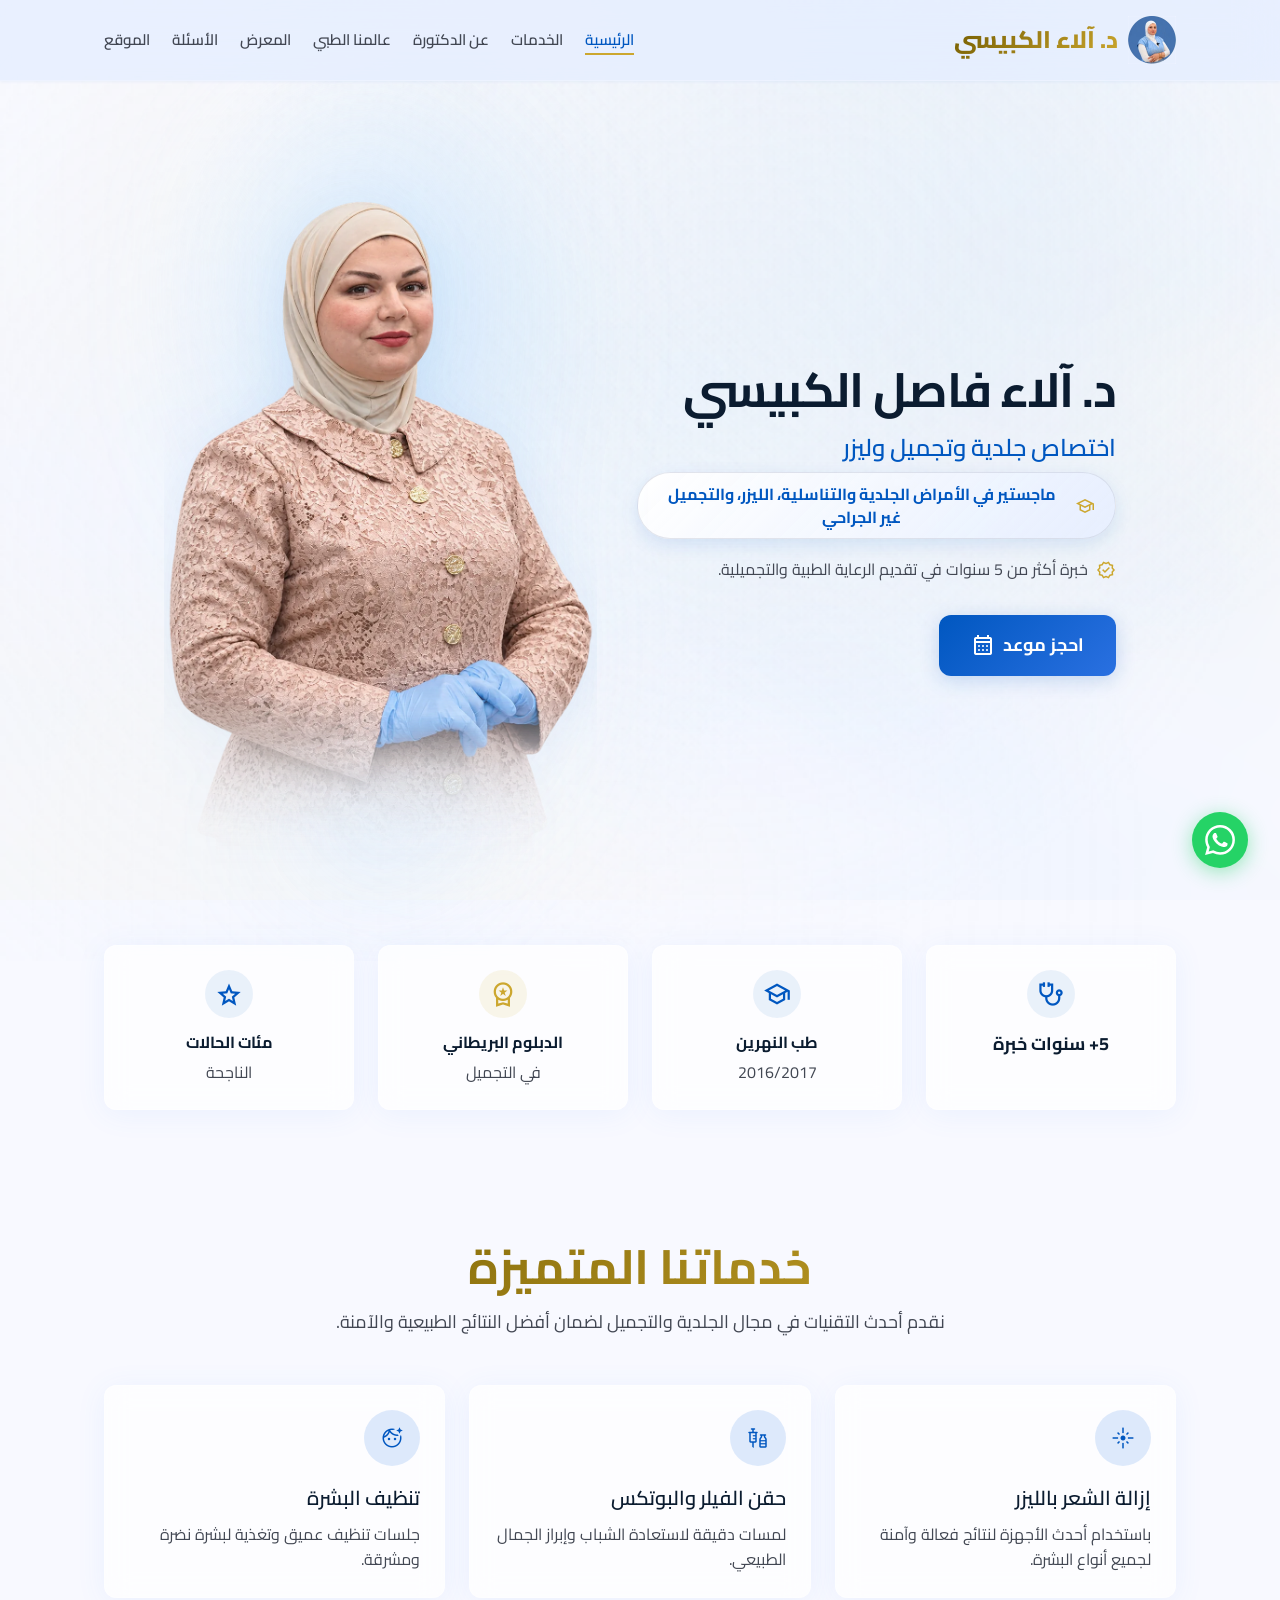
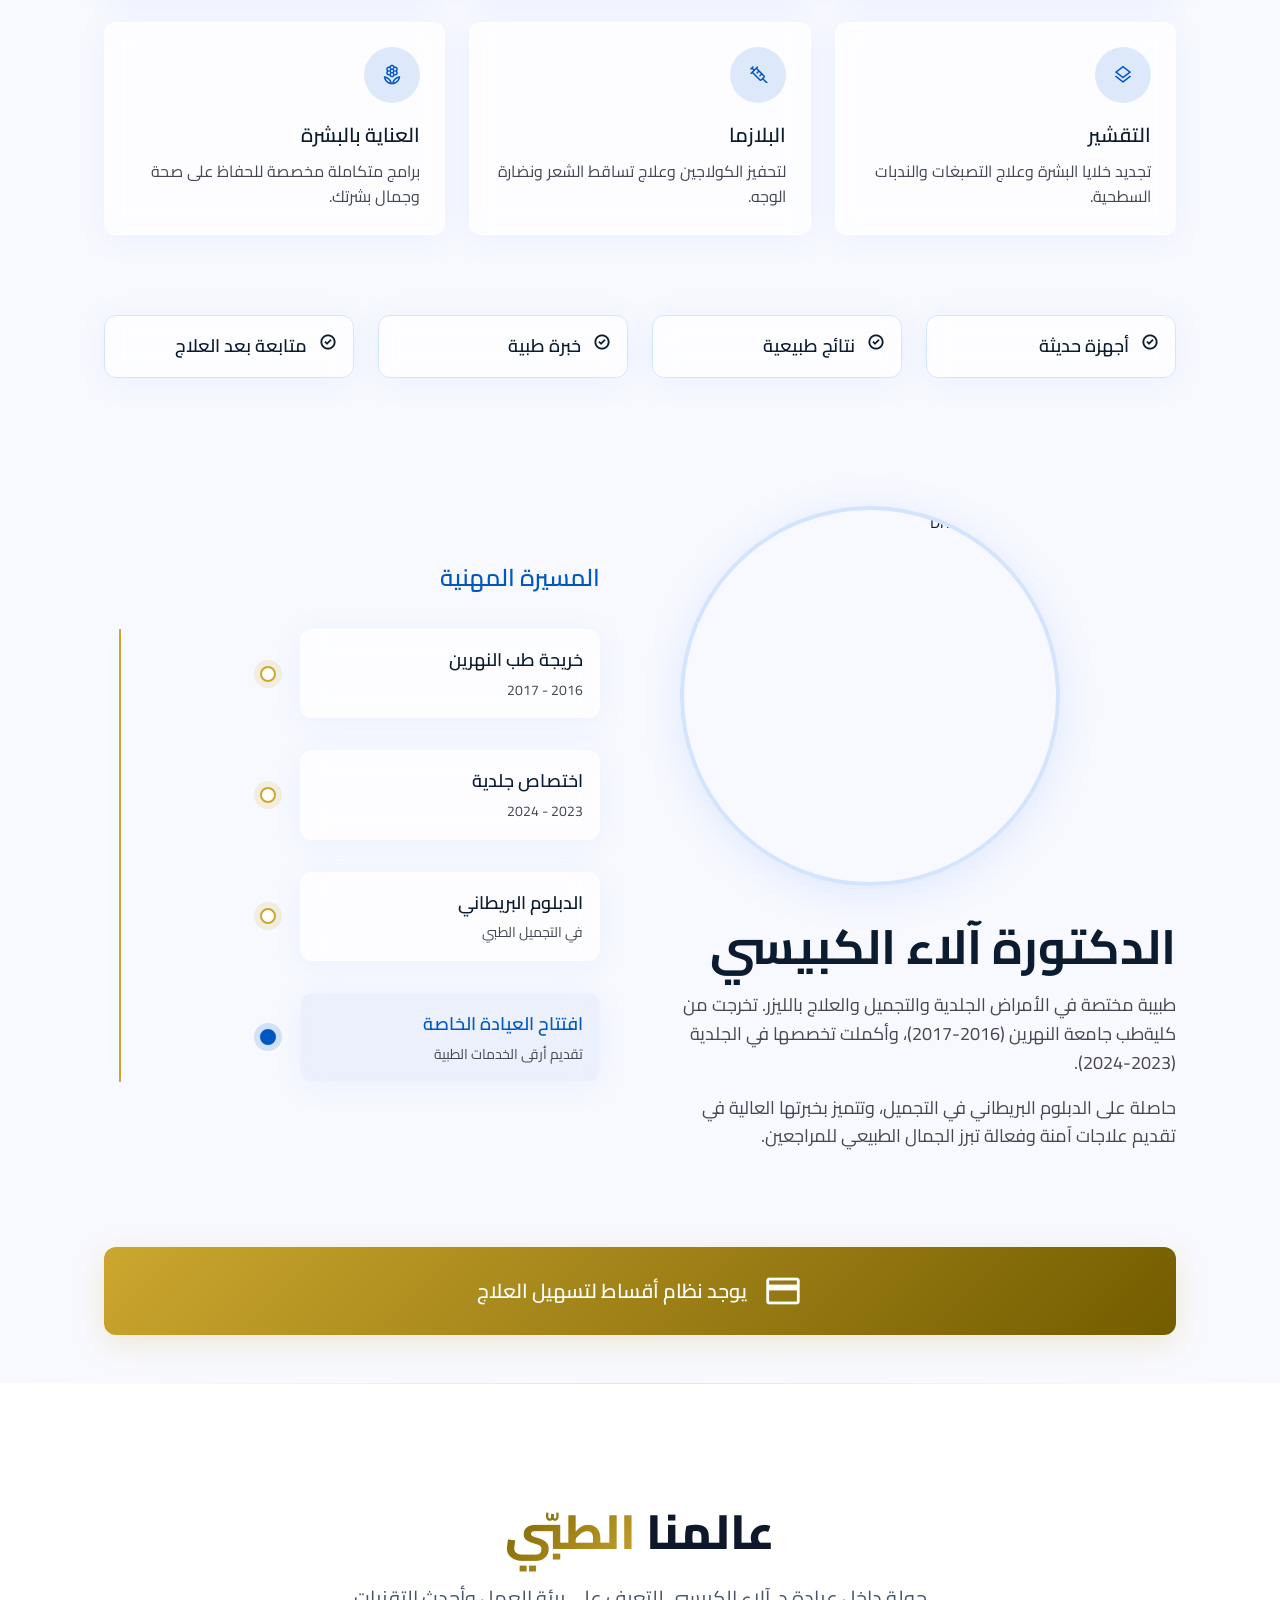
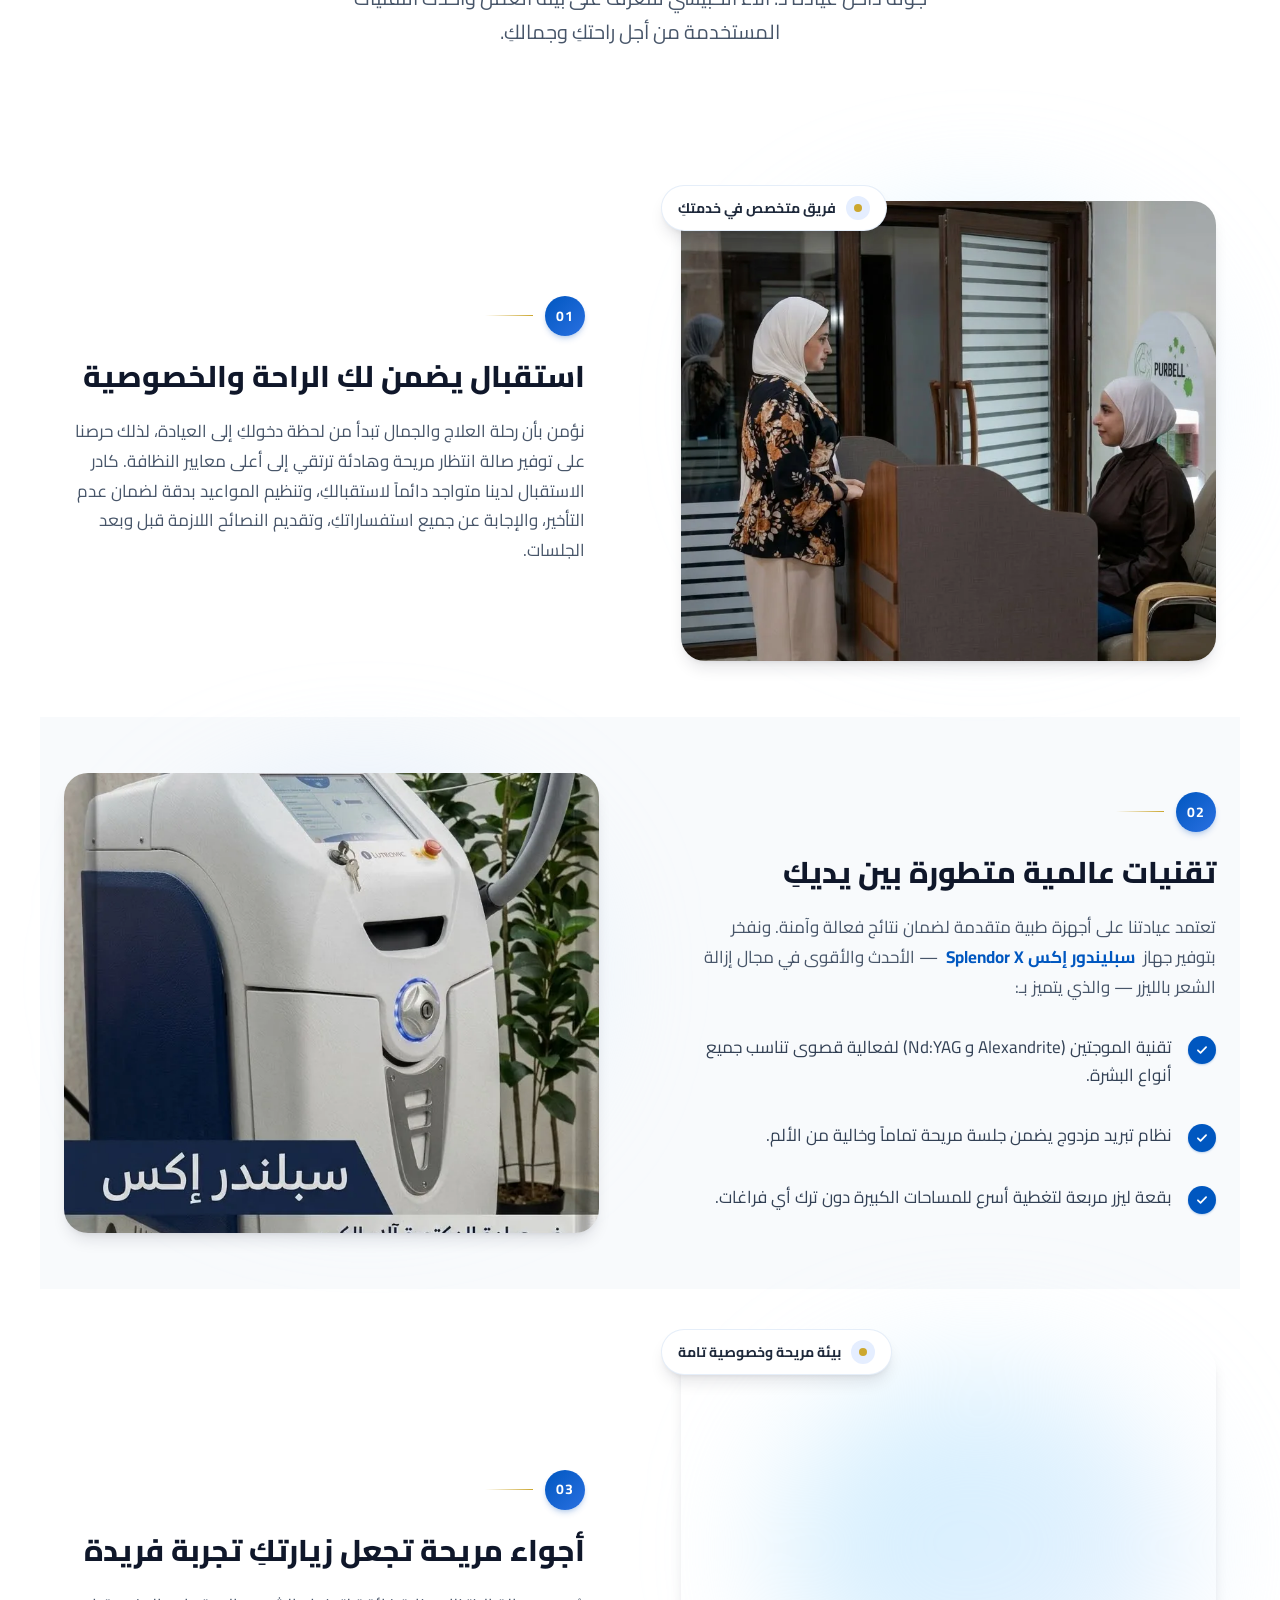
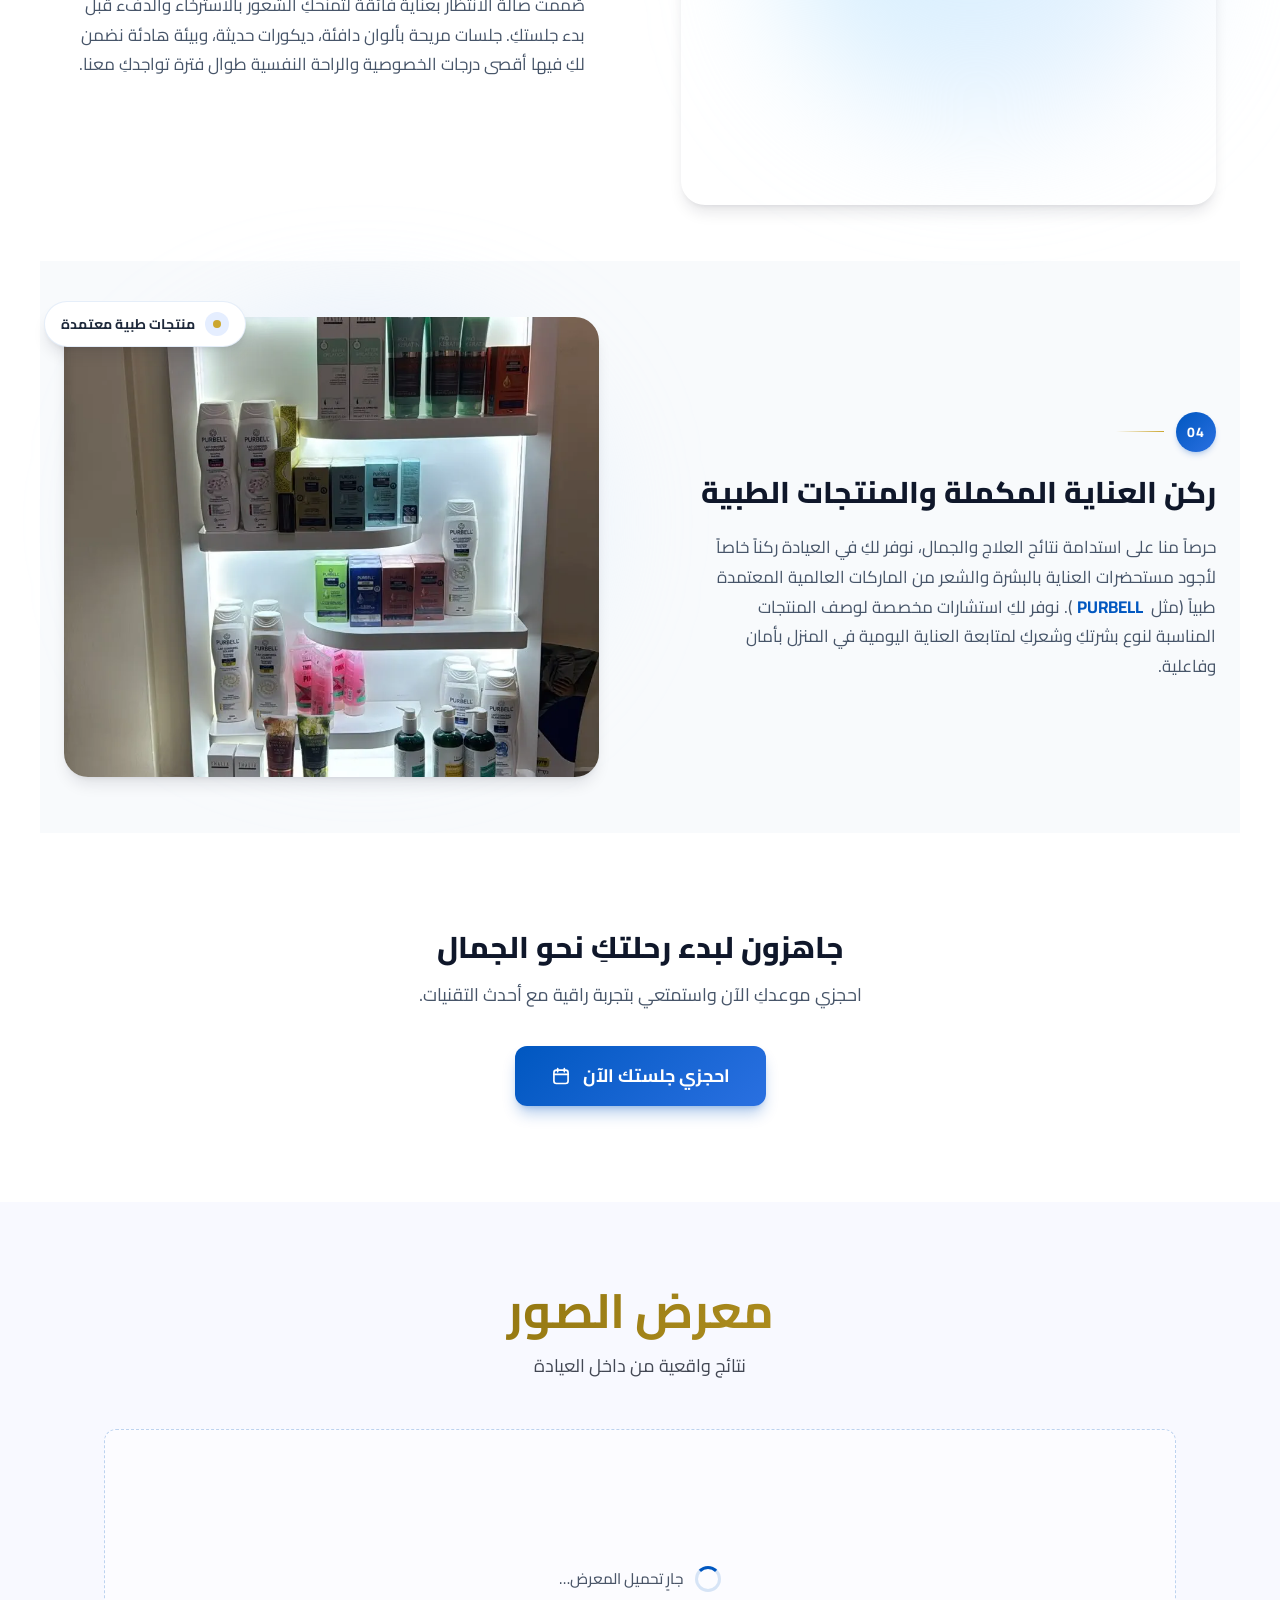
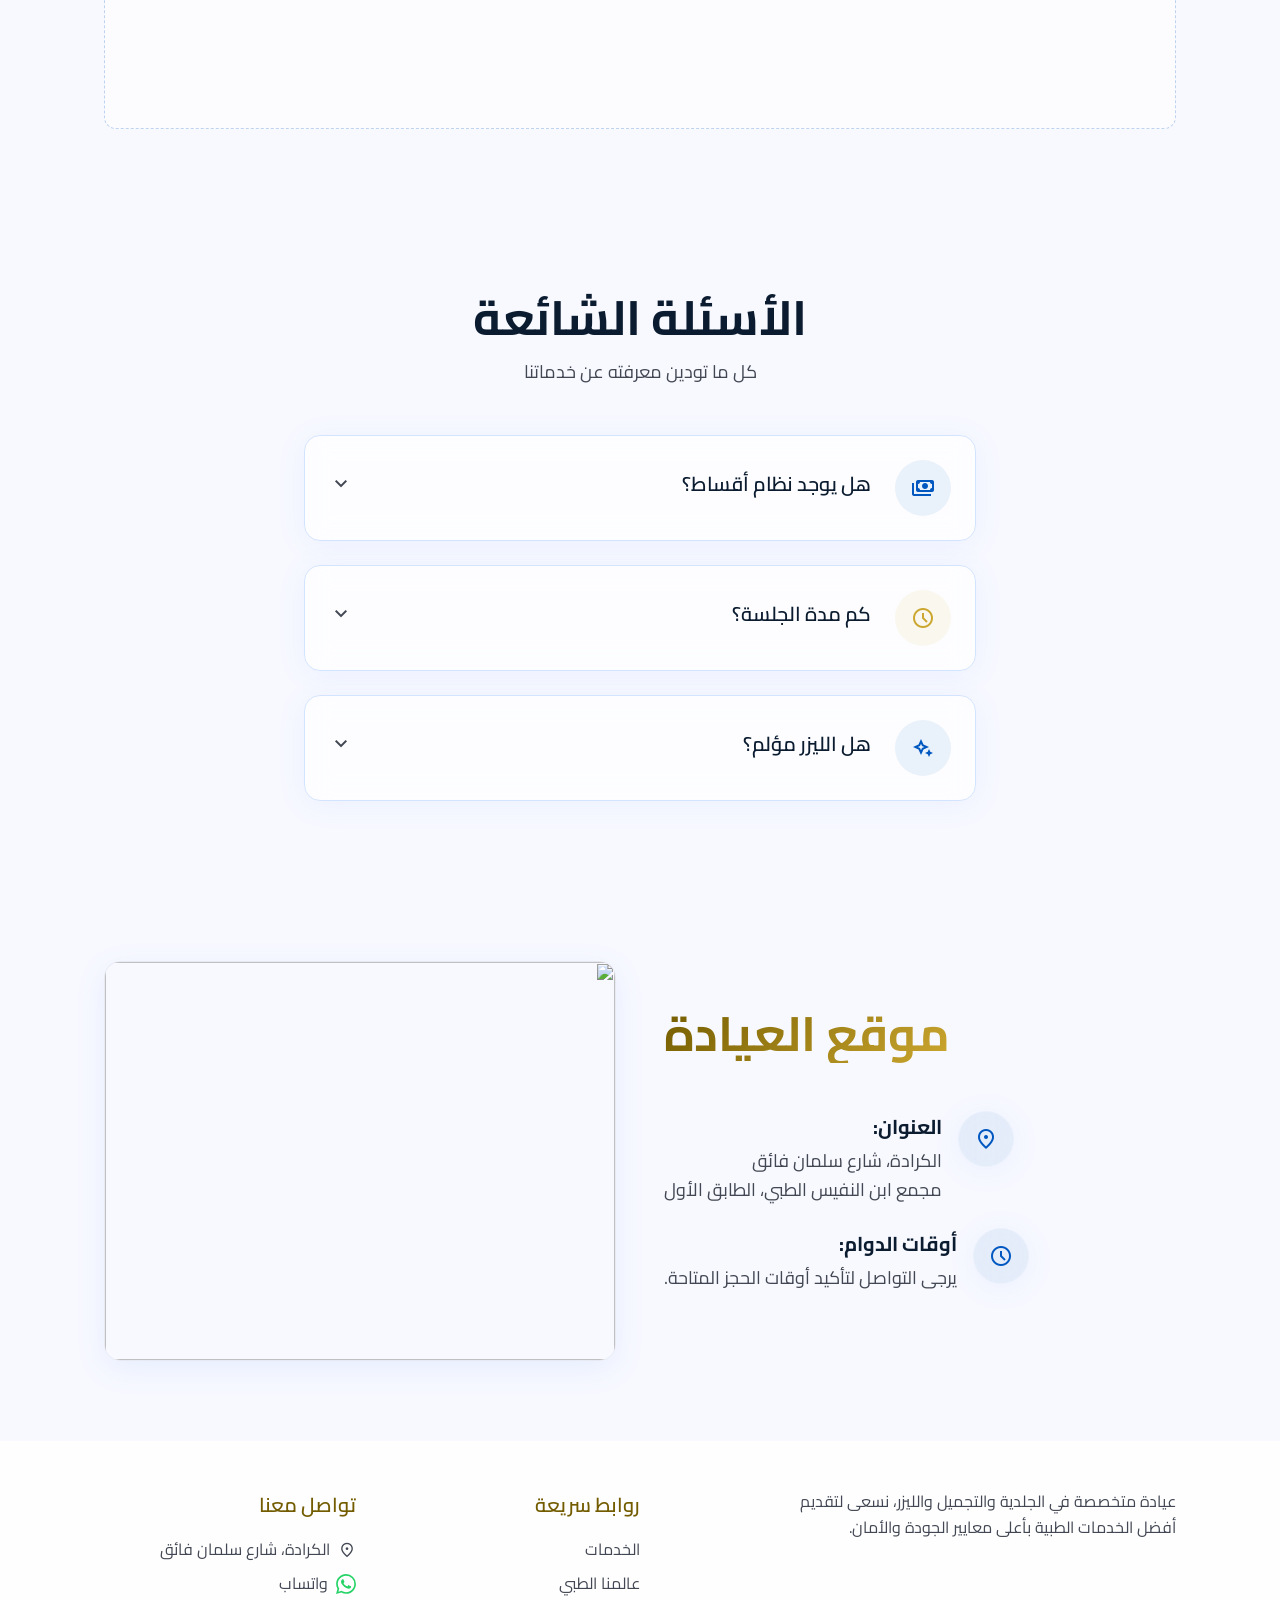
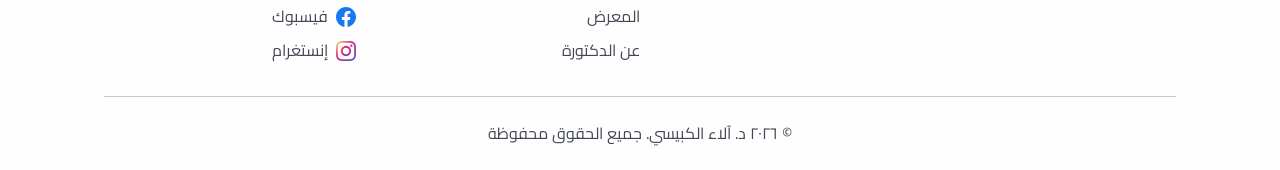
==== commit aef9192c: "Fix missing clinic images for sections 3 and 4 Sections 3 and 4 referenced two source photos that we" ====
--- a/index.html
+++ b/index.html
@@ -388,7 +388,10 @@
             <figure class="clinic-figure scroll-reveal">
                 <div class="clinic-blob clinic-blob-sky" aria-hidden="true"></div>
                 <div class="clinic-img-wrap">
-                    <img src="غرفة-الاستقبال.jpg" alt="صالة الانتظار في عيادة د. آلاء الكبيسي" loading="lazy" decoding="async" width="900" height="1600" style="aspect-ratio: 900/1600;">
+                    <picture>
+                        <source srcset="clinic-lounge.webp" type="image/webp">
+                        <img src="غرفة-الاستقبال.jpg" alt="صالة الانتظار في عيادة د. آلاء الكبيسي" loading="lazy" decoding="async" width="900" height="1600" style="aspect-ratio: 900/1600;">
+                    </picture>
                 </div>
                 <div class="clinic-badge">
                     <span class="clinic-badge-dot"></span>
@@ -410,7 +413,10 @@
             <figure class="clinic-figure scroll-reveal">
                 <div class="clinic-blob clinic-blob-blue" aria-hidden="true"></div>
                 <div class="clinic-img-wrap">
-                    <img src="صور_منتجات_التجميل.jpg" alt="ركن منتجات العناية الطبية في عيادة د. آلاء الكبيسي" loading="lazy" decoding="async" width="900" height="1600" style="aspect-ratio: 900/1600;">
+                    <picture>
+                        <source srcset="clinic-products.webp" type="image/webp">
+                        <img src="صور_منتجات_التجميل.jpg" alt="ركن منتجات العناية الطبية في عيادة د. آلاء الكبيسي" loading="lazy" decoding="async" width="900" height="1600" style="aspect-ratio: 900/1600;">
+                    </picture>
                 </div>
                 <div class="clinic-badge">
                     <span class="clinic-badge-dot"></span>
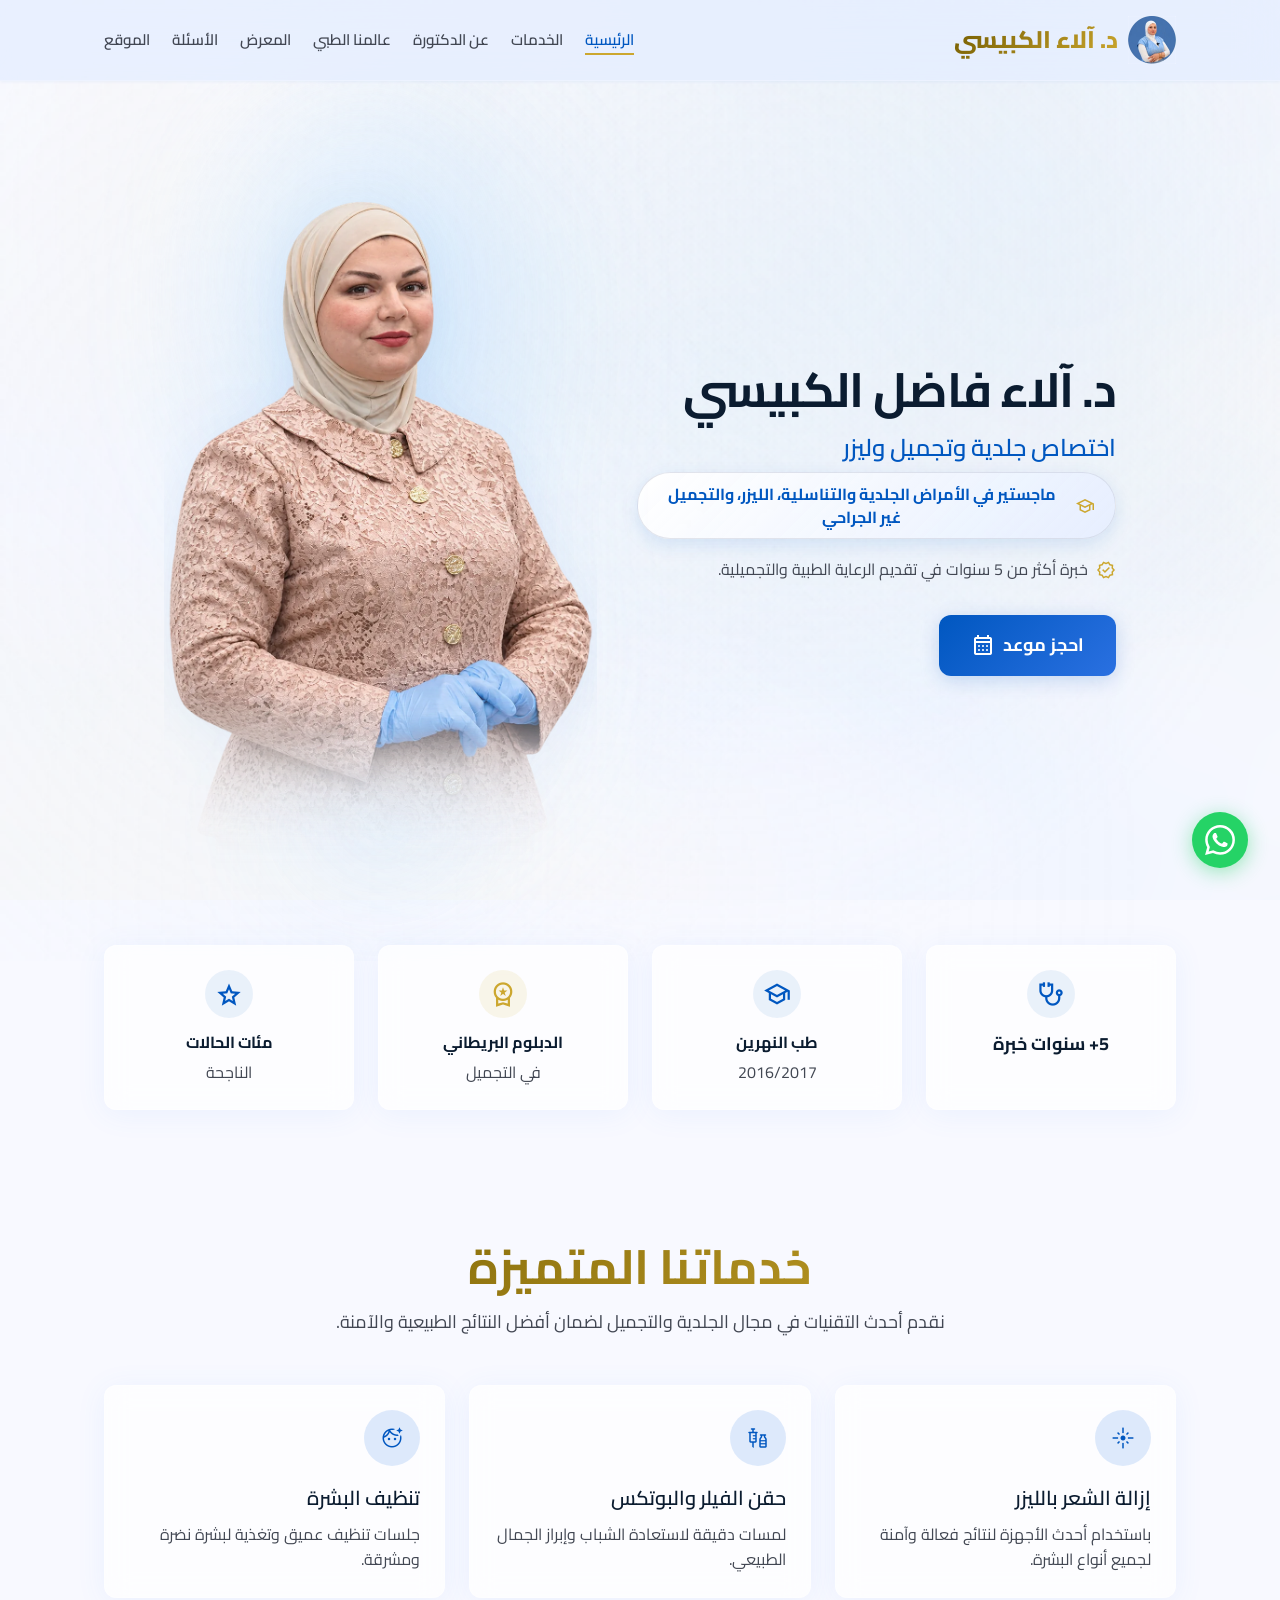
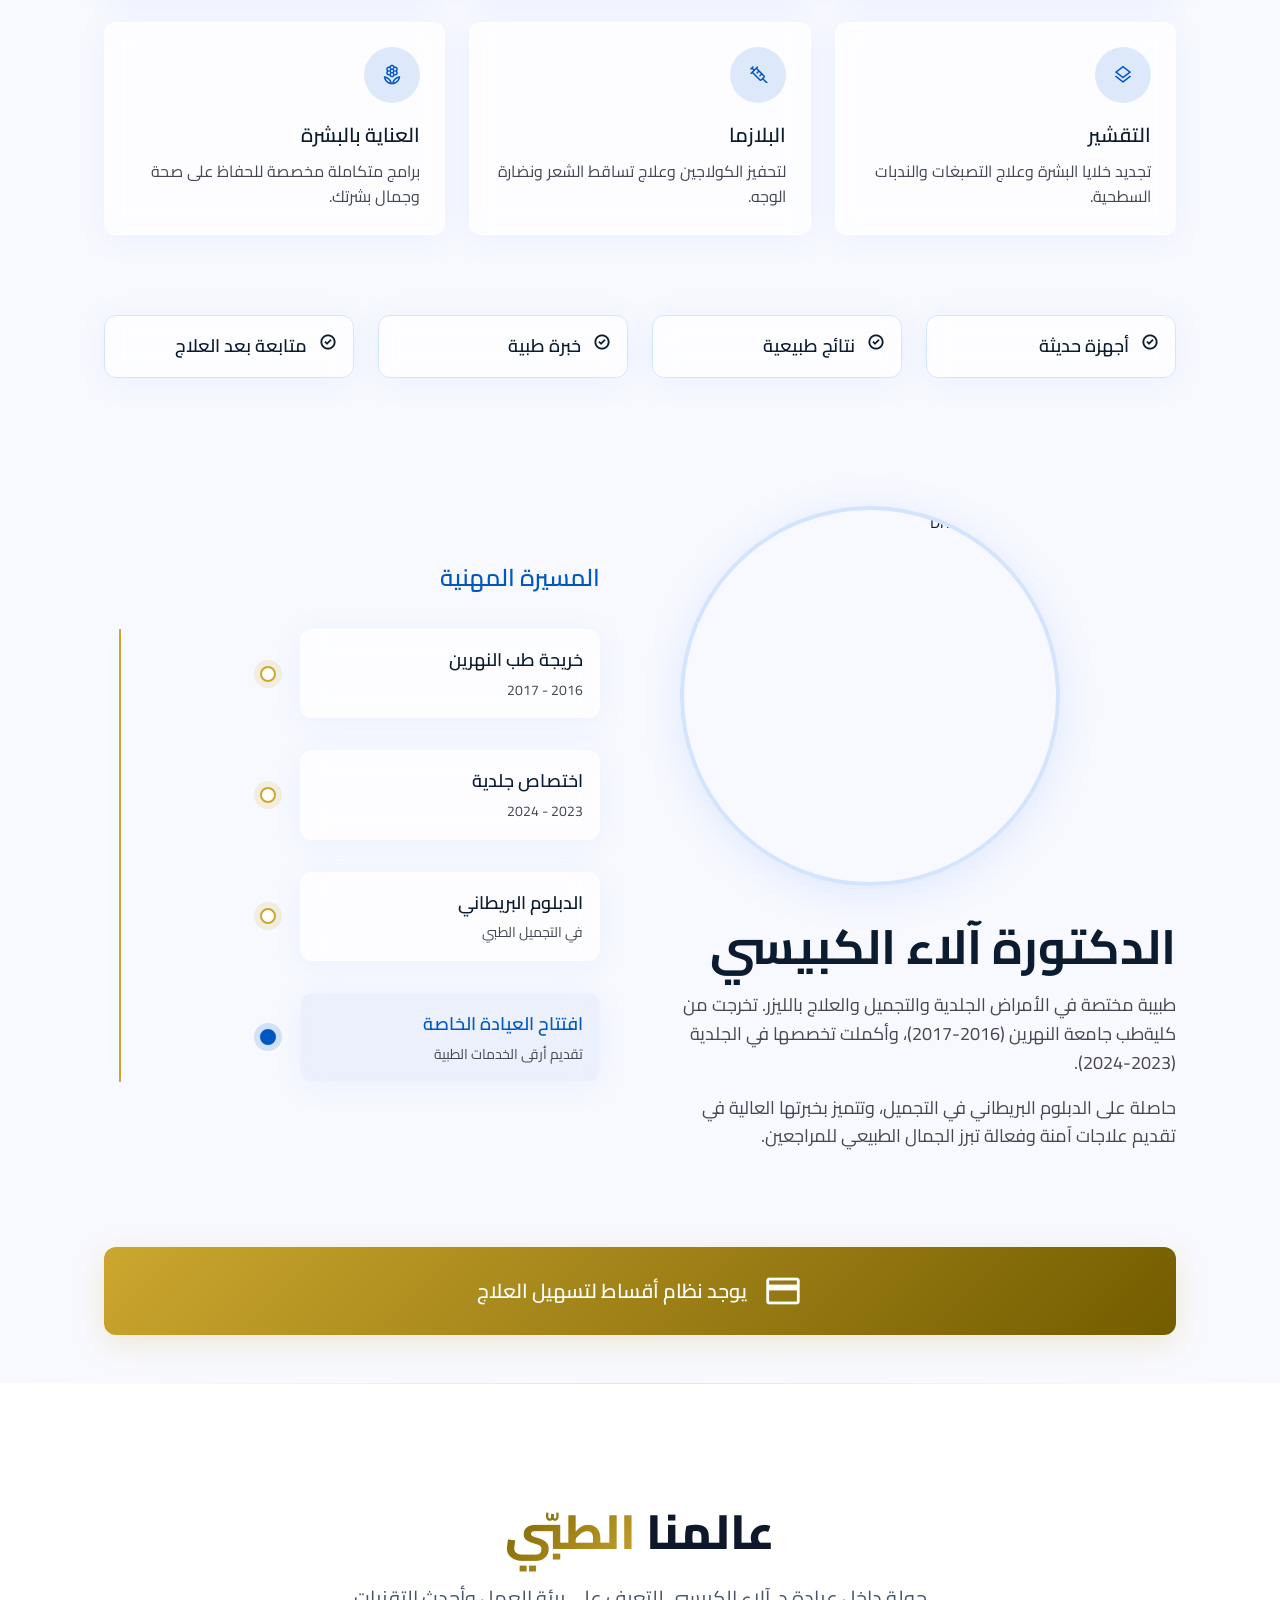
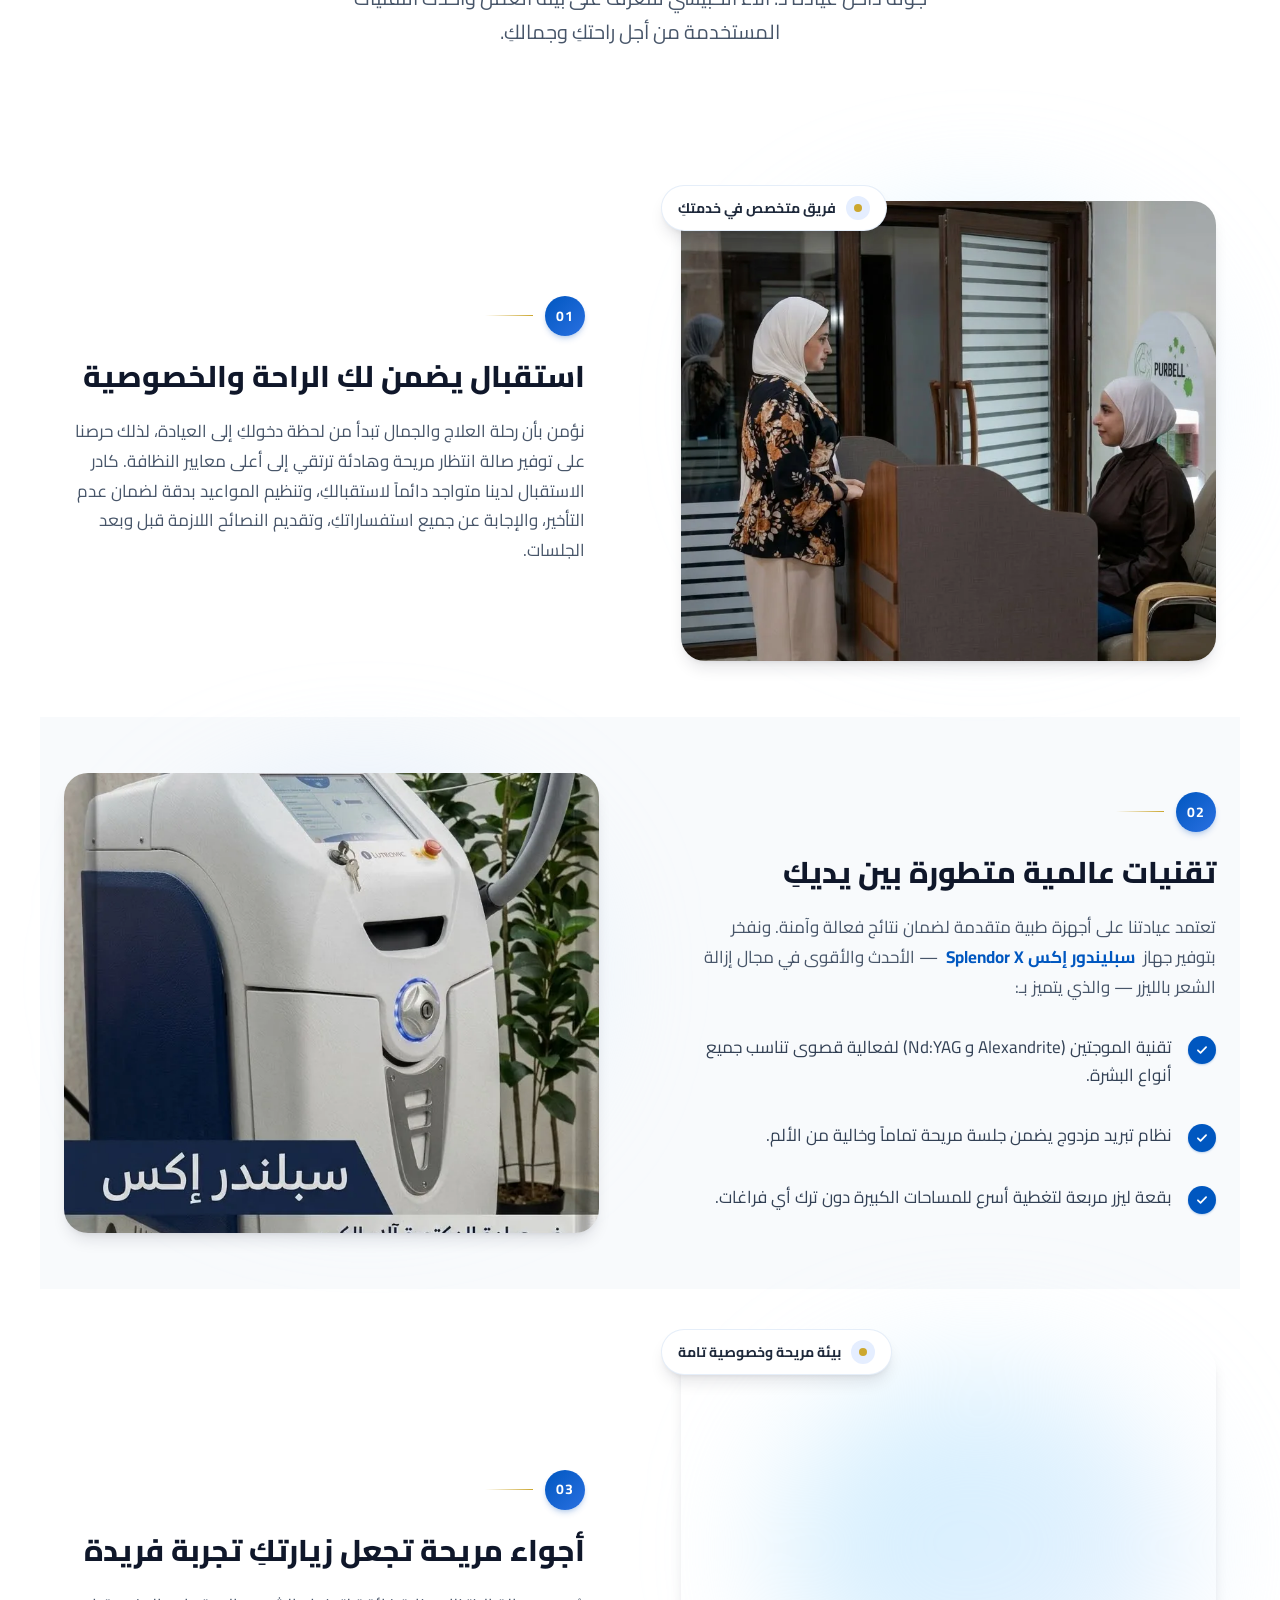
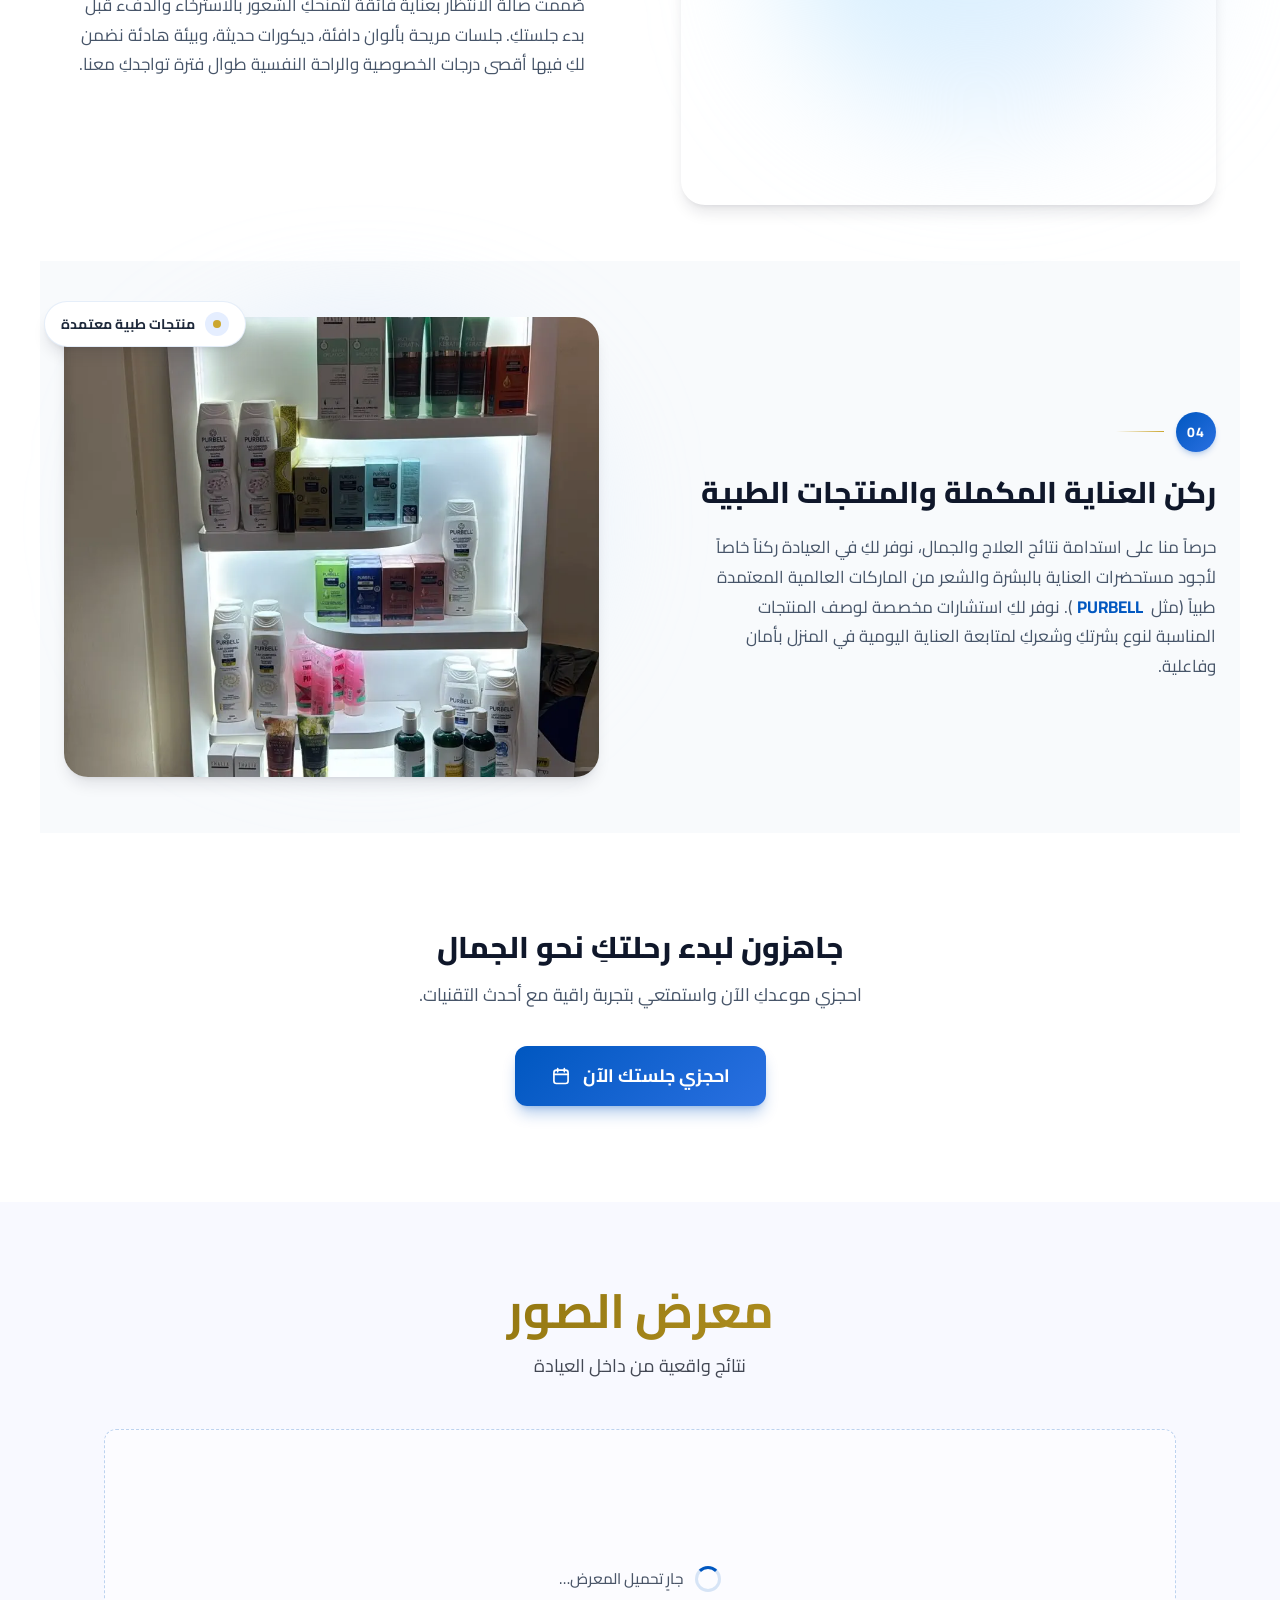
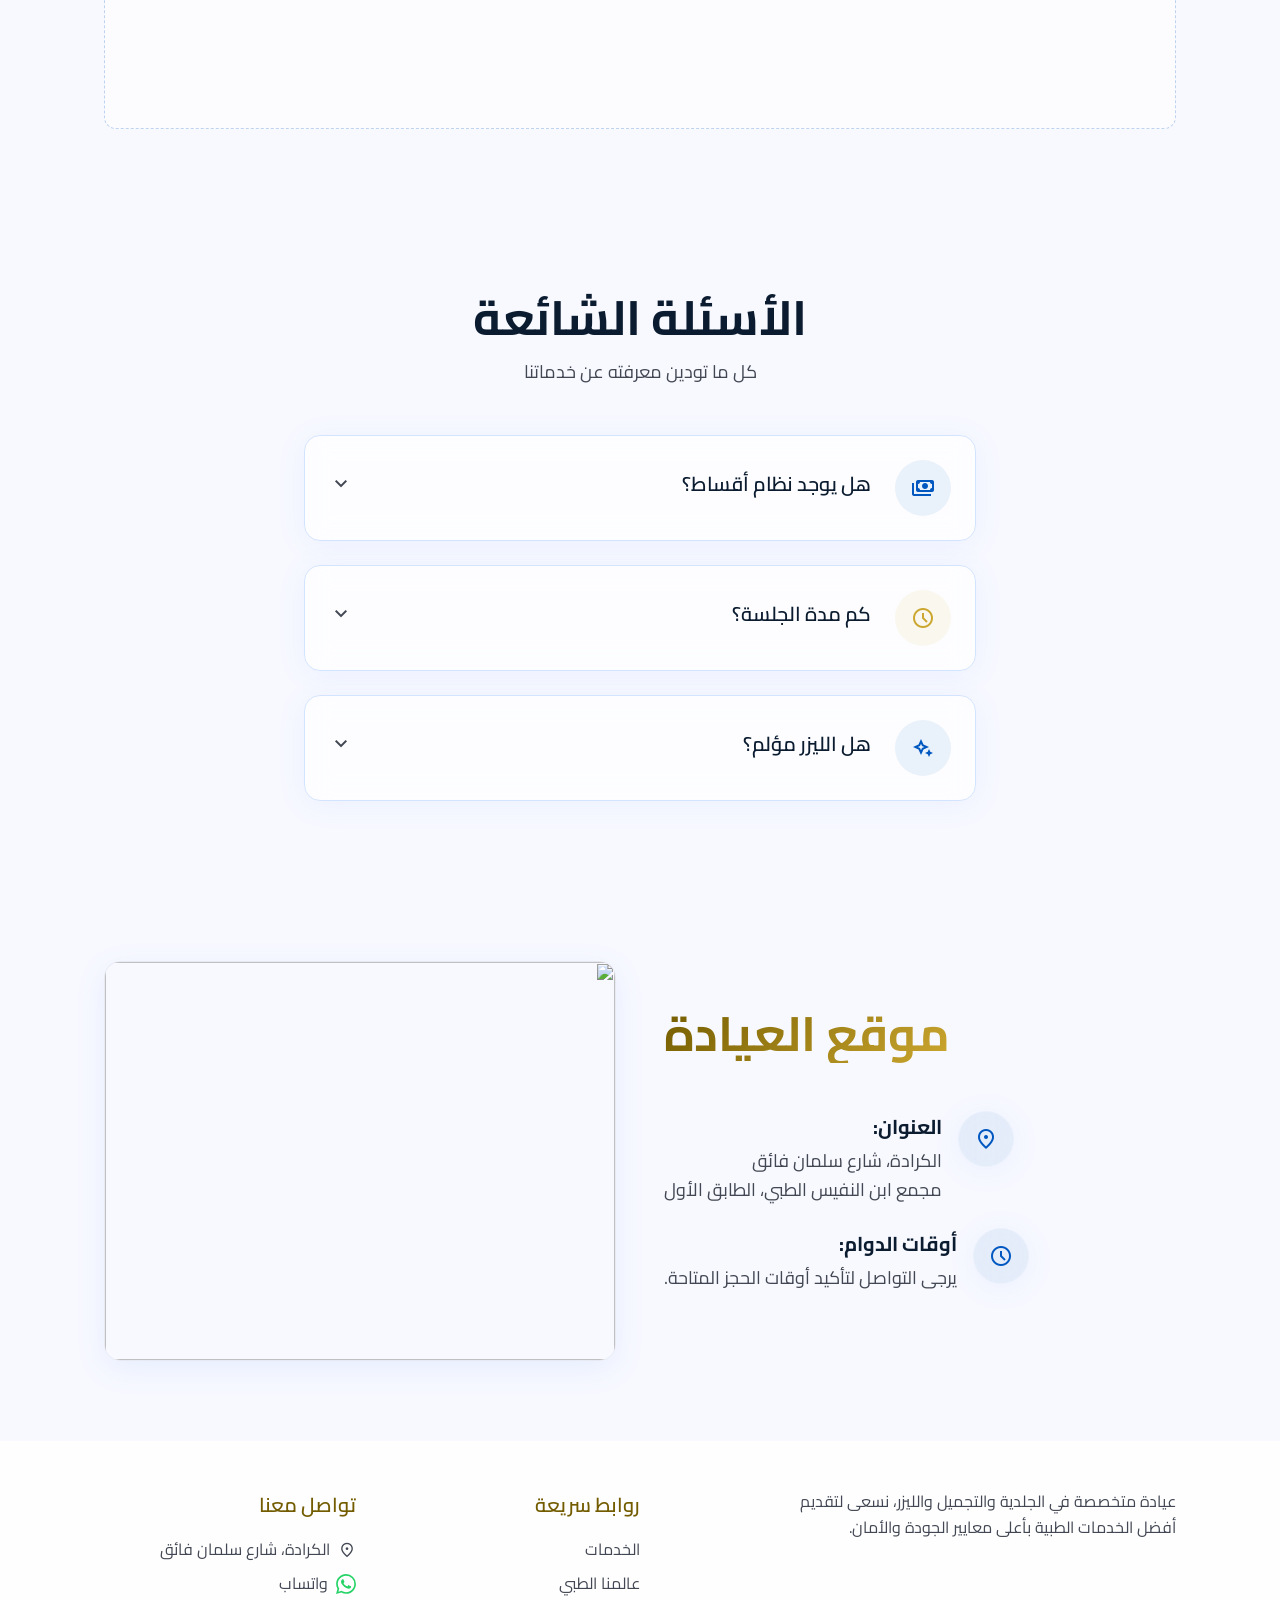
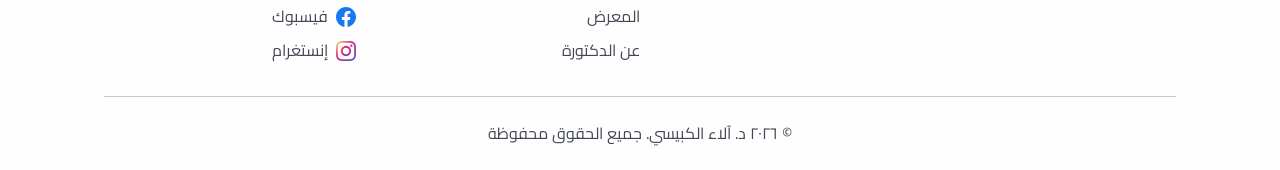
==== commit 924f4761: "تغير اسم" ====
--- a/index.html
+++ b/index.html
@@ -105,7 +105,7 @@
         <div class="hero-inner">
             <!-- Text Content -->
             <div class="hero-text">
-                <h1 class="hero-title anim-item" data-delay="0">د. آلاء فاصل الكبيسي</h1>
+                <h1 class="hero-title anim-item" data-delay="0">د. آلاء فاضل الكبيسي</h1>
                 <p class="hero-subtitle anim-item" data-delay="100">اختصاص جلدية وتجميل وليزر</p>
                 <p class="hero-credential anim-item" data-delay="150">
                     <span class="material-symbols-outlined verified-icon">school</span>
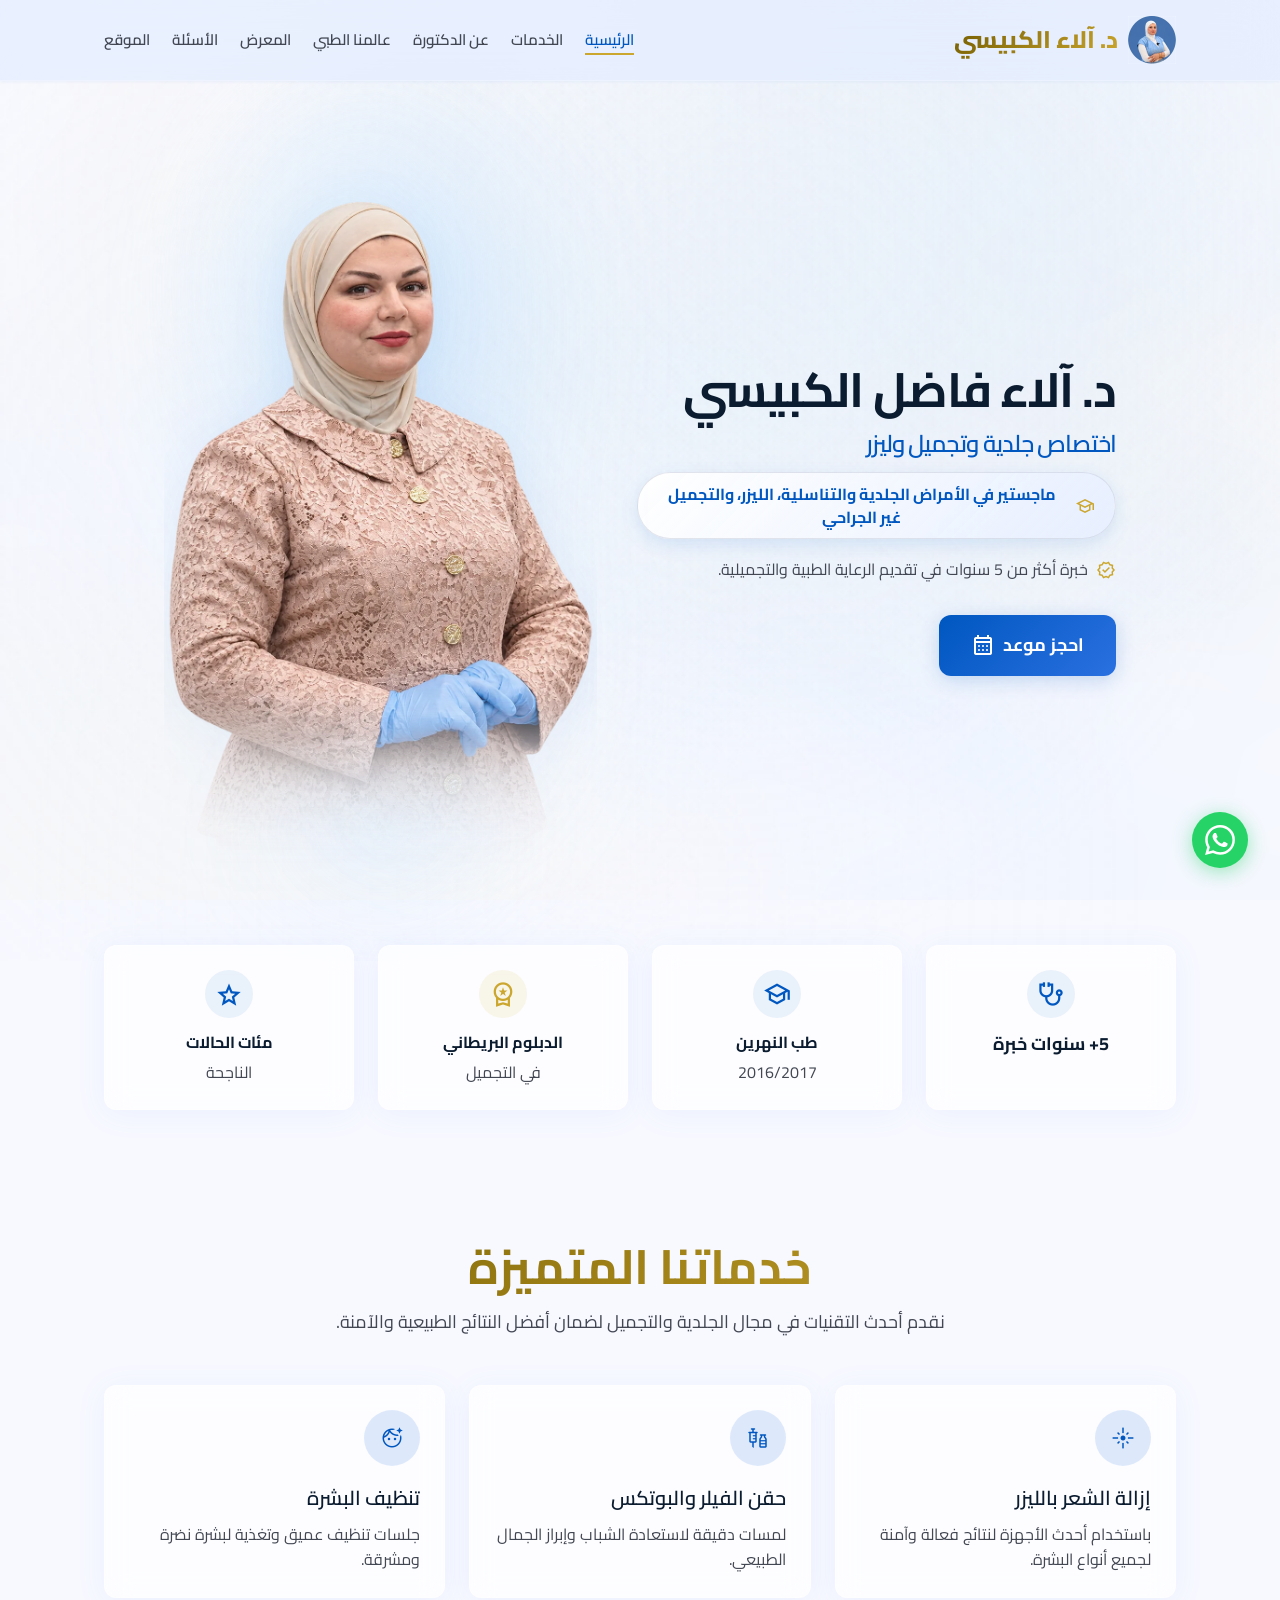
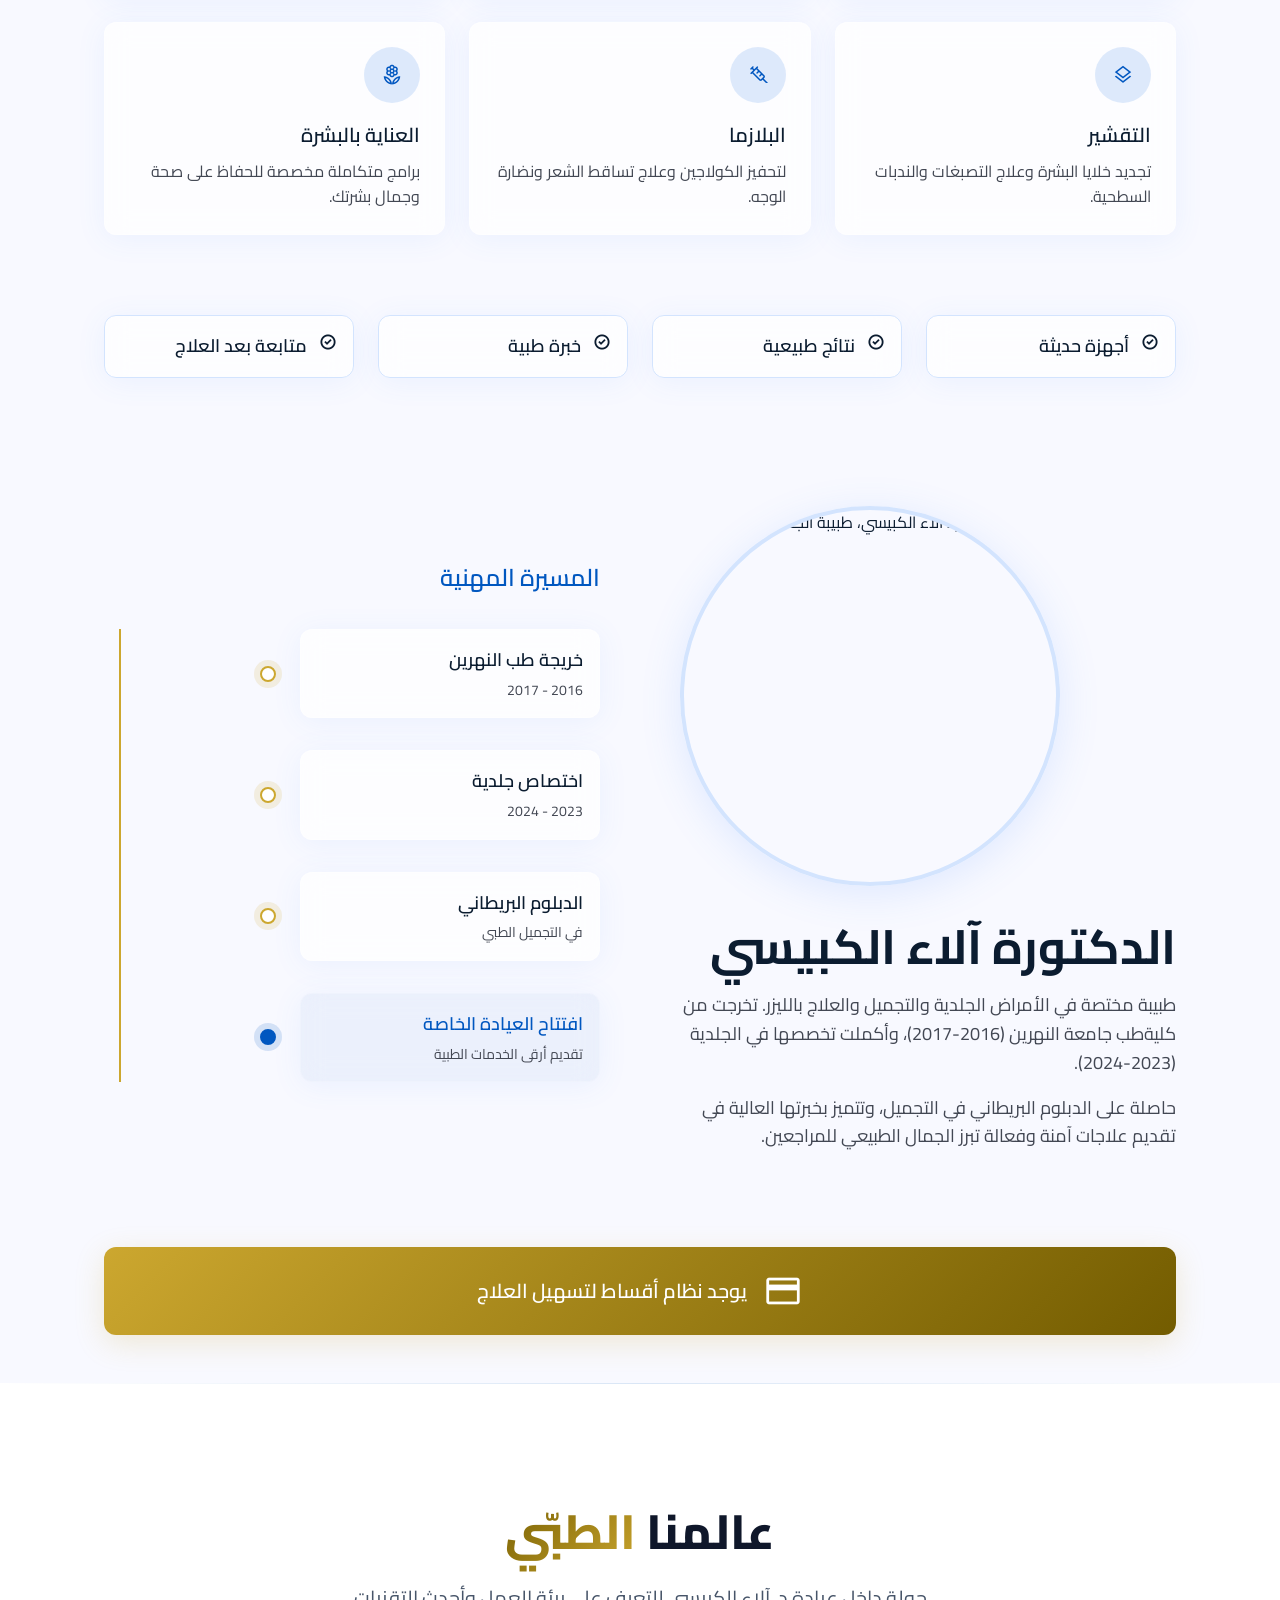
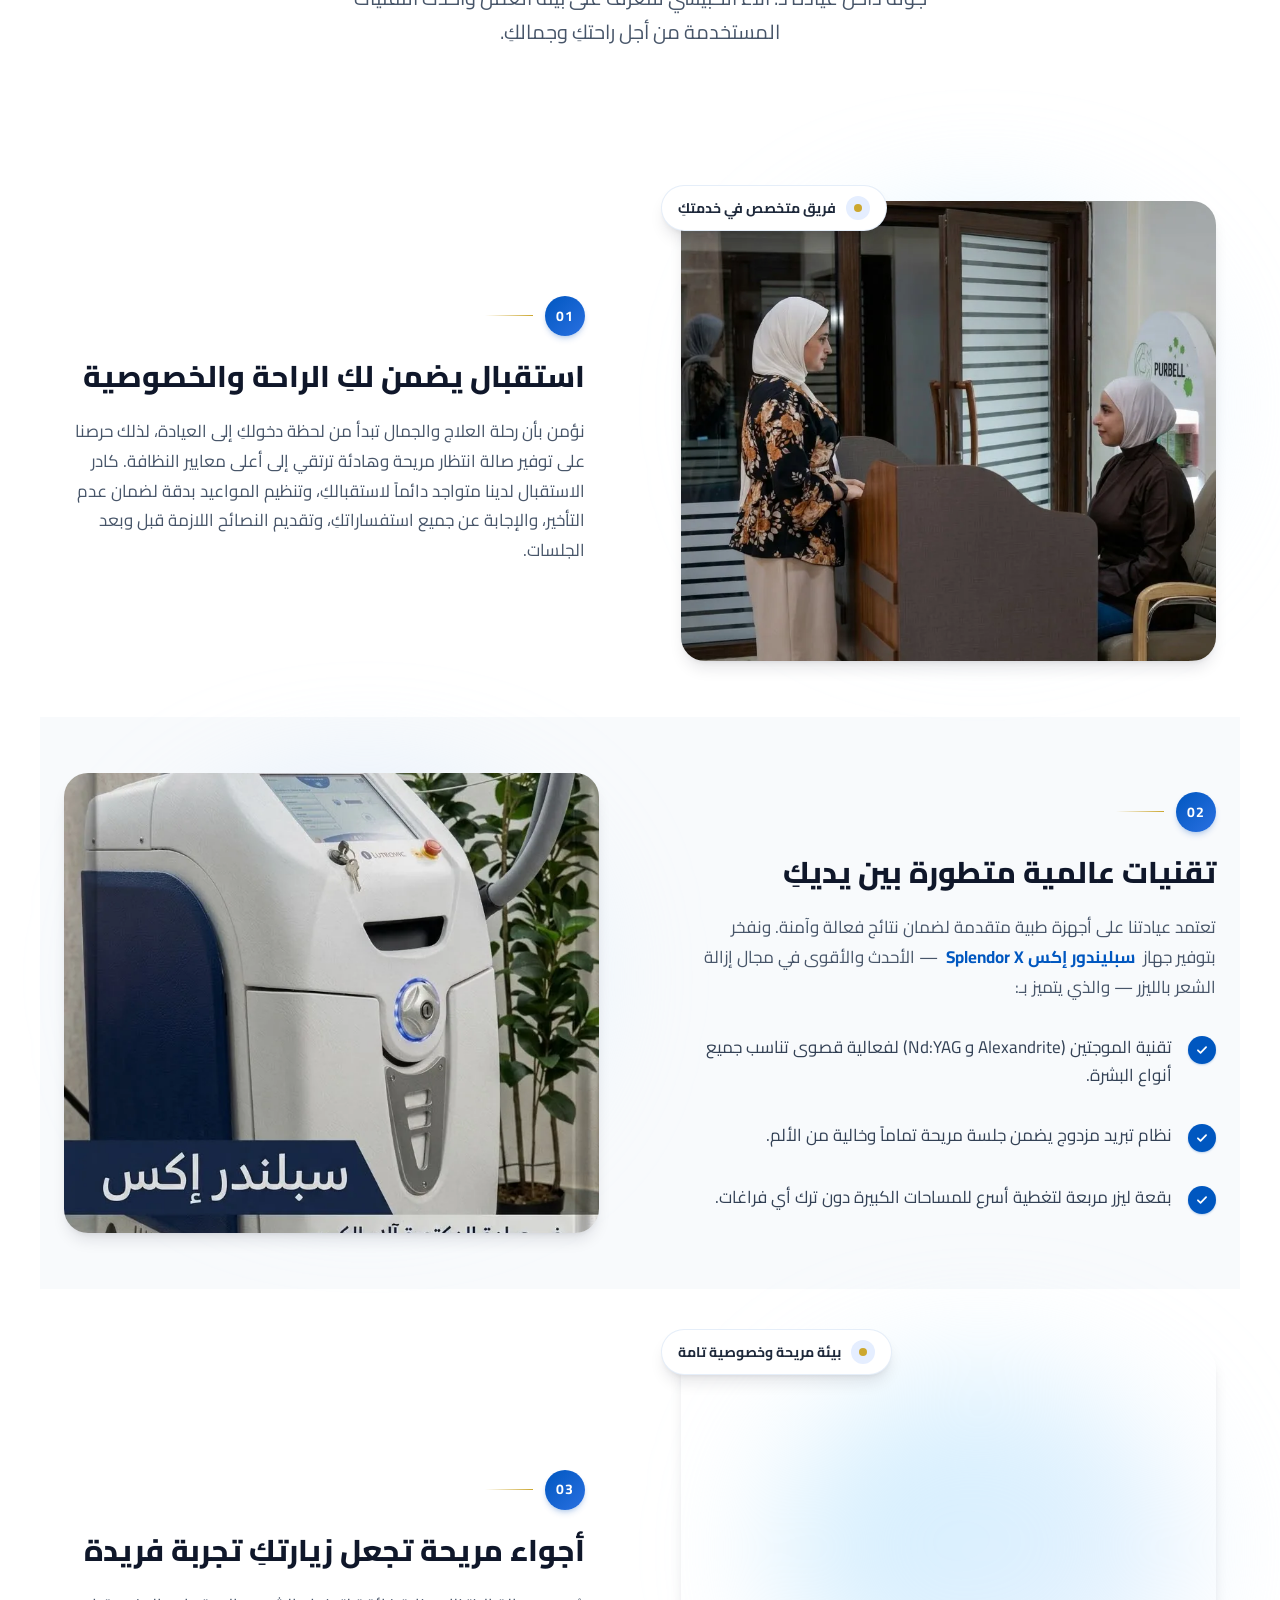
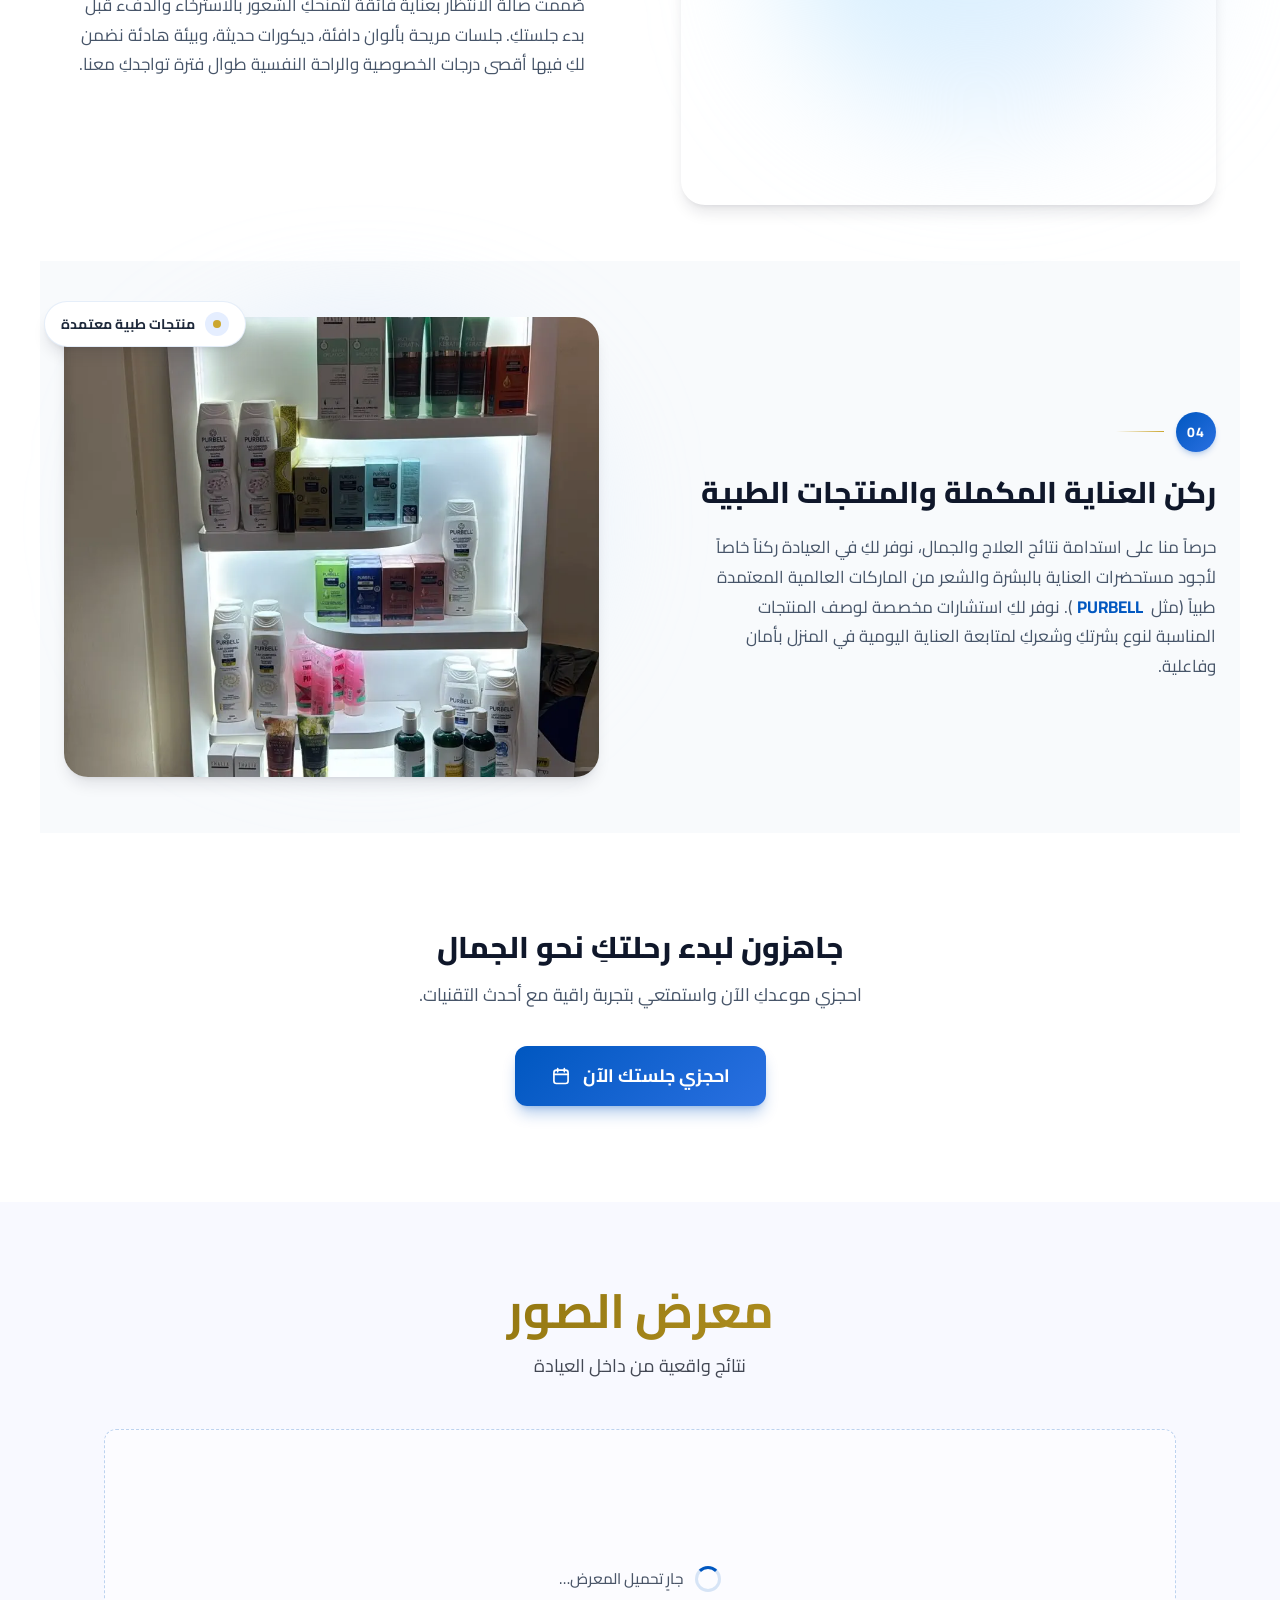
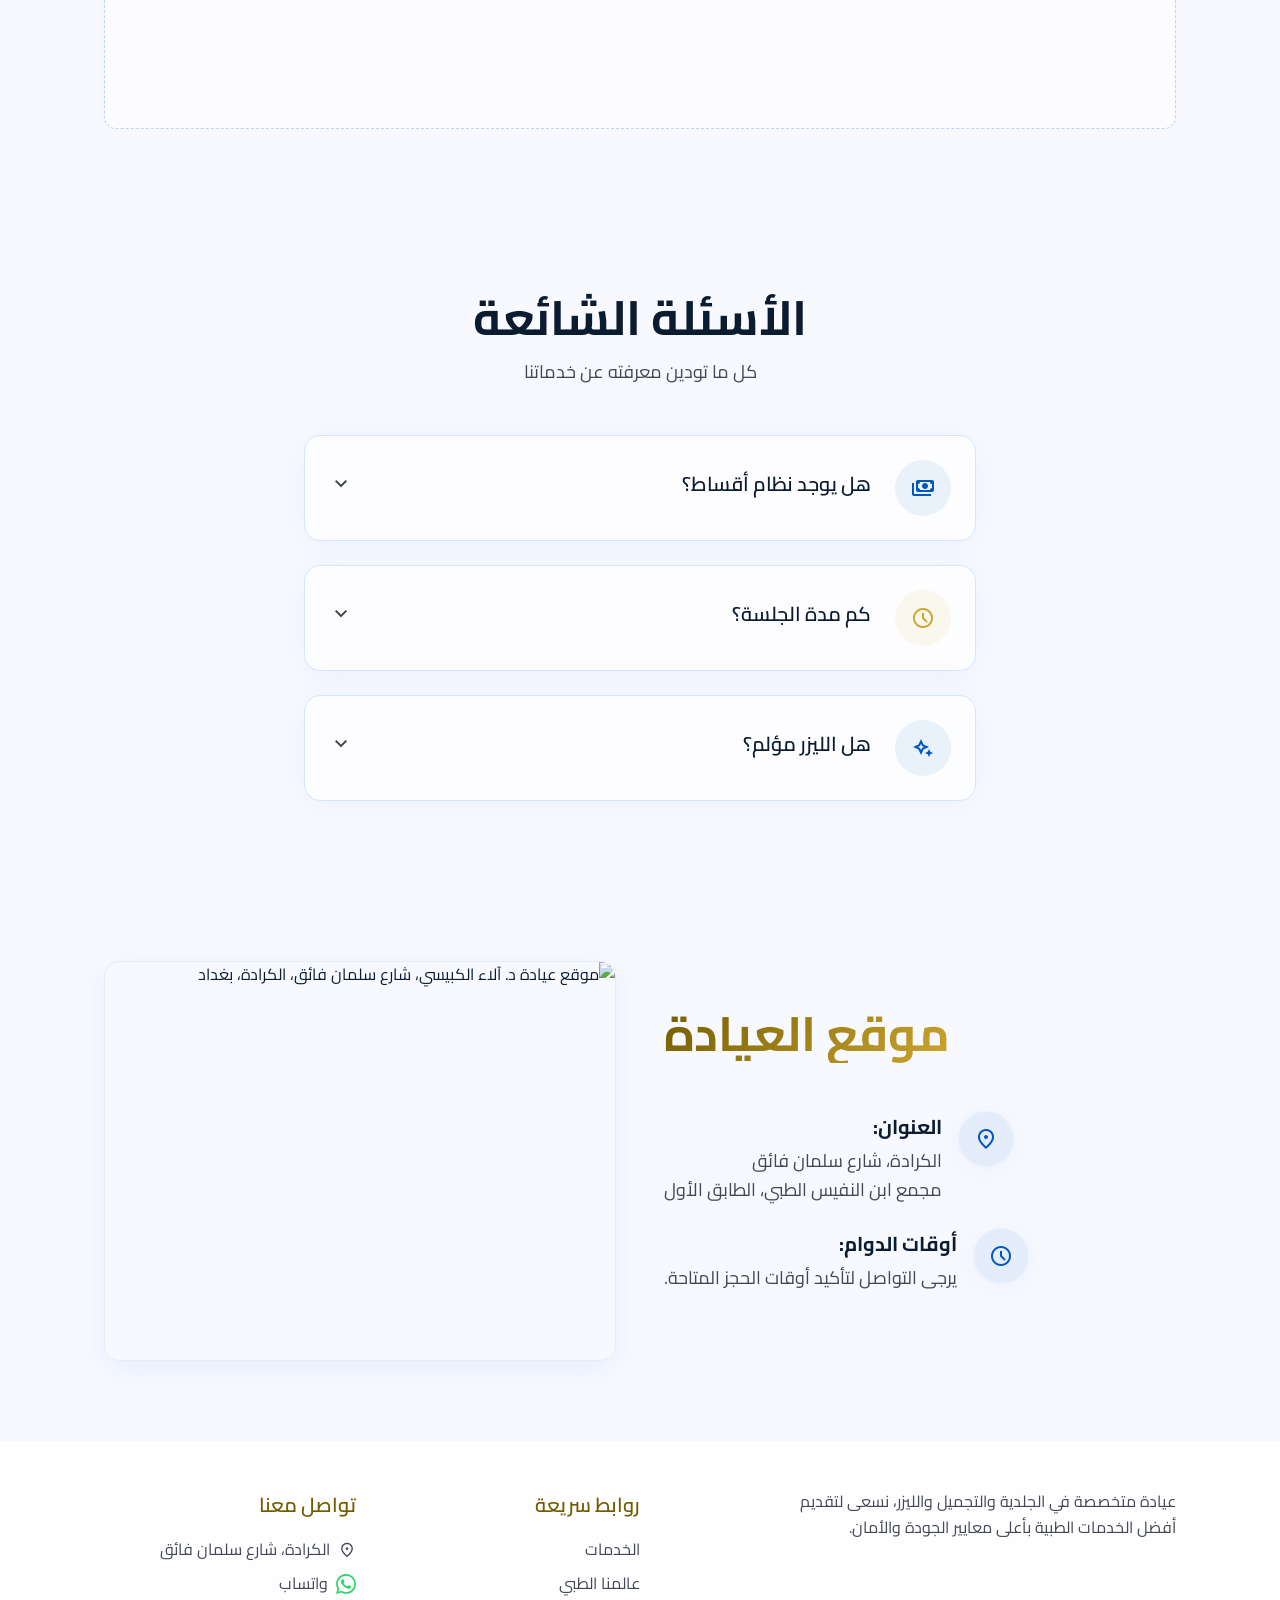
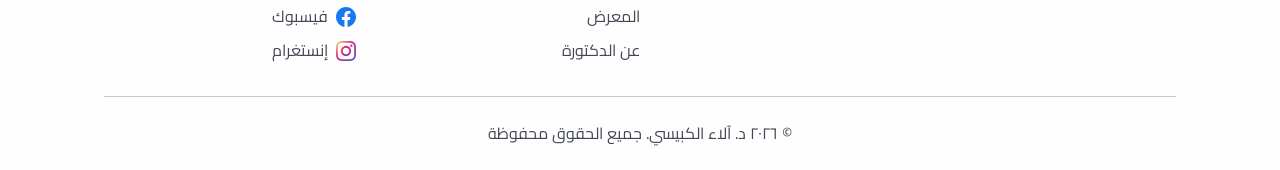
==== commit 5c287b72: "Add indexable SEO metadata, robots.txt and sitemap.xml - canonical URL, og:url, og:site_name and abs" ====
--- a/index.html
+++ b/index.html
@@ -5,17 +5,25 @@
     <meta content="width=device-width, initial-scale=1.0" name="viewport">
     <title>د. آلاء الكبيسي - عيادة التجميل والليزر | بغداد الكرادة</title>
     <meta name="description" content="عيادة د. آلاء الكبيسي التخصصية في الجلدية والتجميل والليزر في بغداد، الكرادة شارع سلمان فائق. إزالة الشعر بالليزر، الفيلر والبوتكس، البلازما والمزيد.">
-    <meta name="robots" content="index, follow">
+    <meta name="robots" content="index, follow, max-image-preview:large, max-snippet:-1">
     <meta name="theme-color" content="#0057c0">
+    <link rel="canonical" href="https://allae-clinic-website.vercel.app/">
     <meta property="og:type" content="website">
+    <meta property="og:site_name" content="عيادة د. آلاء الكبيسي">
     <meta property="og:locale" content="ar_IQ">
+    <meta property="og:url" content="https://allae-clinic-website.vercel.app/">
     <meta property="og:title" content="د. آلاء الكبيسي - عيادة التجميل والليزر">
     <meta property="og:description" content="عيادة تخصصية في الجلدية والتجميل والليزر في بغداد، الكرادة. أحدث الأجهزة وأفضل النتائج الطبيعية.">
-    <meta property="og:image" content="og-image.png">
+    <meta property="og:image" content="https://allae-clinic-website.vercel.app/og-image.png">
+    <meta property="og:image:type" content="image/png">
+    <meta property="og:image:width" content="1200">
+    <meta property="og:image:height" content="630">
+    <meta property="og:image:alt" content="عيادة د. آلاء الكبيسي التخصصية في الجلدية والتجميل والليزر ببغداد">
     <meta name="twitter:card" content="summary_large_image">
     <meta name="twitter:title" content="د. آلاء الكبيسي - عيادة التجميل والليزر">
     <meta name="twitter:description" content="عيادة تخصصية في الجلدية والتجميل والليزر في بغداد، الكرادة.">
-    <meta name="twitter:image" content="og-image.png">
+    <meta name="twitter:image" content="https://allae-clinic-website.vercel.app/og-image.png">
+    <meta name="twitter:image:alt" content="عيادة د. آلاء الكبيسي التخصصية في الجلدية والتجميل والليزر ببغداد">
     <link rel="preconnect" href="https://fonts.googleapis.com">
     <link rel="preconnect" href="https://fonts.gstatic.com" crossorigin>
     <link rel="preconnect" href="https://lh3.googleusercontent.com">
@@ -31,9 +39,10 @@
         "@type": "MedicalClinic",
         "name": "عيادة د. آلاء الكبيسي",
         "description": "عيادة تخصصية في الجلدية والتجميل والليزر في بغداد، الكرادة.",
+        "url": "https://allae-clinic-website.vercel.app/",
         "medicalSpecialty": ["Dermatology", "CosmeticSurgery"],
         "telephone": "+9647878449990",
-        "image": "hero-doctor.webp",
+        "image": "https://allae-clinic-website.vercel.app/og-image.png",
         "priceRange": "$$",
         "address": {
             "@type": "PostalAddress",
@@ -105,8 +114,7 @@
         <div class="hero-inner">
             <!-- Text Content -->
             <div class="hero-text">
-                <h1 class="hero-title anim-item" data-delay="0">د. آلاء فاضل الكبيسي</h1>
-                <p class="hero-subtitle anim-item" data-delay="100">اختصاص جلدية وتجميل وليزر</p>
+<h1 class="hero-title anim-item" data-delay="0">د. آلاء فاضل الكبيسي <span class="hero-title-sub">اختصاص جلدية وتجميل وليزر</span></h1>
                 <p class="hero-credential anim-item" data-delay="150">
                     <span class="material-symbols-outlined verified-icon">school</span>
                     ماجستير في الأمراض الجلدية والتناسلية، الليزر، والتجميل غير الجراحي
@@ -129,7 +137,7 @@
                     <div class="hero-image-halo"></div>
                     <picture>
                         <source srcset="hero-doctor.webp" type="image/webp">
-                        <img alt="Dr. Alaa Alkubasi" class="hero-img" src="hero-doctor.png" width="929" height="1589" fetchpriority="high" decoding="async" style="aspect-ratio: 929/1589;">
+                        <img alt="د. آلاء الكبيسي - طبيبة جلدية وتجميل وليزر" class="hero-img" src="hero-doctor.png" width="929" height="1589" fetchpriority="high" decoding="async" style="aspect-ratio: 929/1589;">
                     </picture>
                 </div>
             </div>
@@ -255,7 +263,7 @@
                 <div class="about-bio scroll-reveal">
                     <div class="doctor-portrait-wrapper">
                         <div class="doctor-portrait floating" id="doctor-portrait">
-                            <img alt="Dr. Alaa Portrait" class="doctor-img" src="https://lh3.googleusercontent.com/aida-public/[base64]" loading="lazy" decoding="async" width="720" height="720">
+                            <img alt="صورة الدكتورة آلاء الكبيسي، طبيبة الجلدية والتجميل والليزر" class="doctor-img" src="https://lh3.googleusercontent.com/aida-public/[base64]" loading="lazy" decoding="async" width="720" height="720">
                         </div>
                     </div>
                     <div class="bio-text">
@@ -539,7 +547,7 @@
                 </div>
                 <div class="location-map scroll-reveal">
                     <div class="map-wrapper">
-                        <img loading="lazy" decoding="async" class="map-img" src="https://lh3.googleusercontent.com/aida-public/[base64]">
+                        <img loading="lazy" decoding="async" class="map-img" alt="موقع عيادة د. آلاء الكبيسي، شارع سلمان فائق، الكرادة، بغداد" src="https://lh3.googleusercontent.com/aida-public/[base64]">
                     </div>
                 </div>
             </div>
--- a/styles.css
+++ b/styles.css
@@ -641,6 +641,19 @@
     .hero-subtitle { font-size: 1.5rem; }
 }
 
+.hero-title-sub {
+    display: block;
+    font-size: 1.25rem;
+    font-weight: 600;
+    color: var(--primary);
+    margin-top: 8px;
+    line-height: 1.4;
+}
+
+@media (min-width: 768px) {
+    .hero-title-sub { font-size: 1.5rem; }
+}
+
 .hero-desc {
     font-size: 1rem;
     color: var(--on-surface-variant);
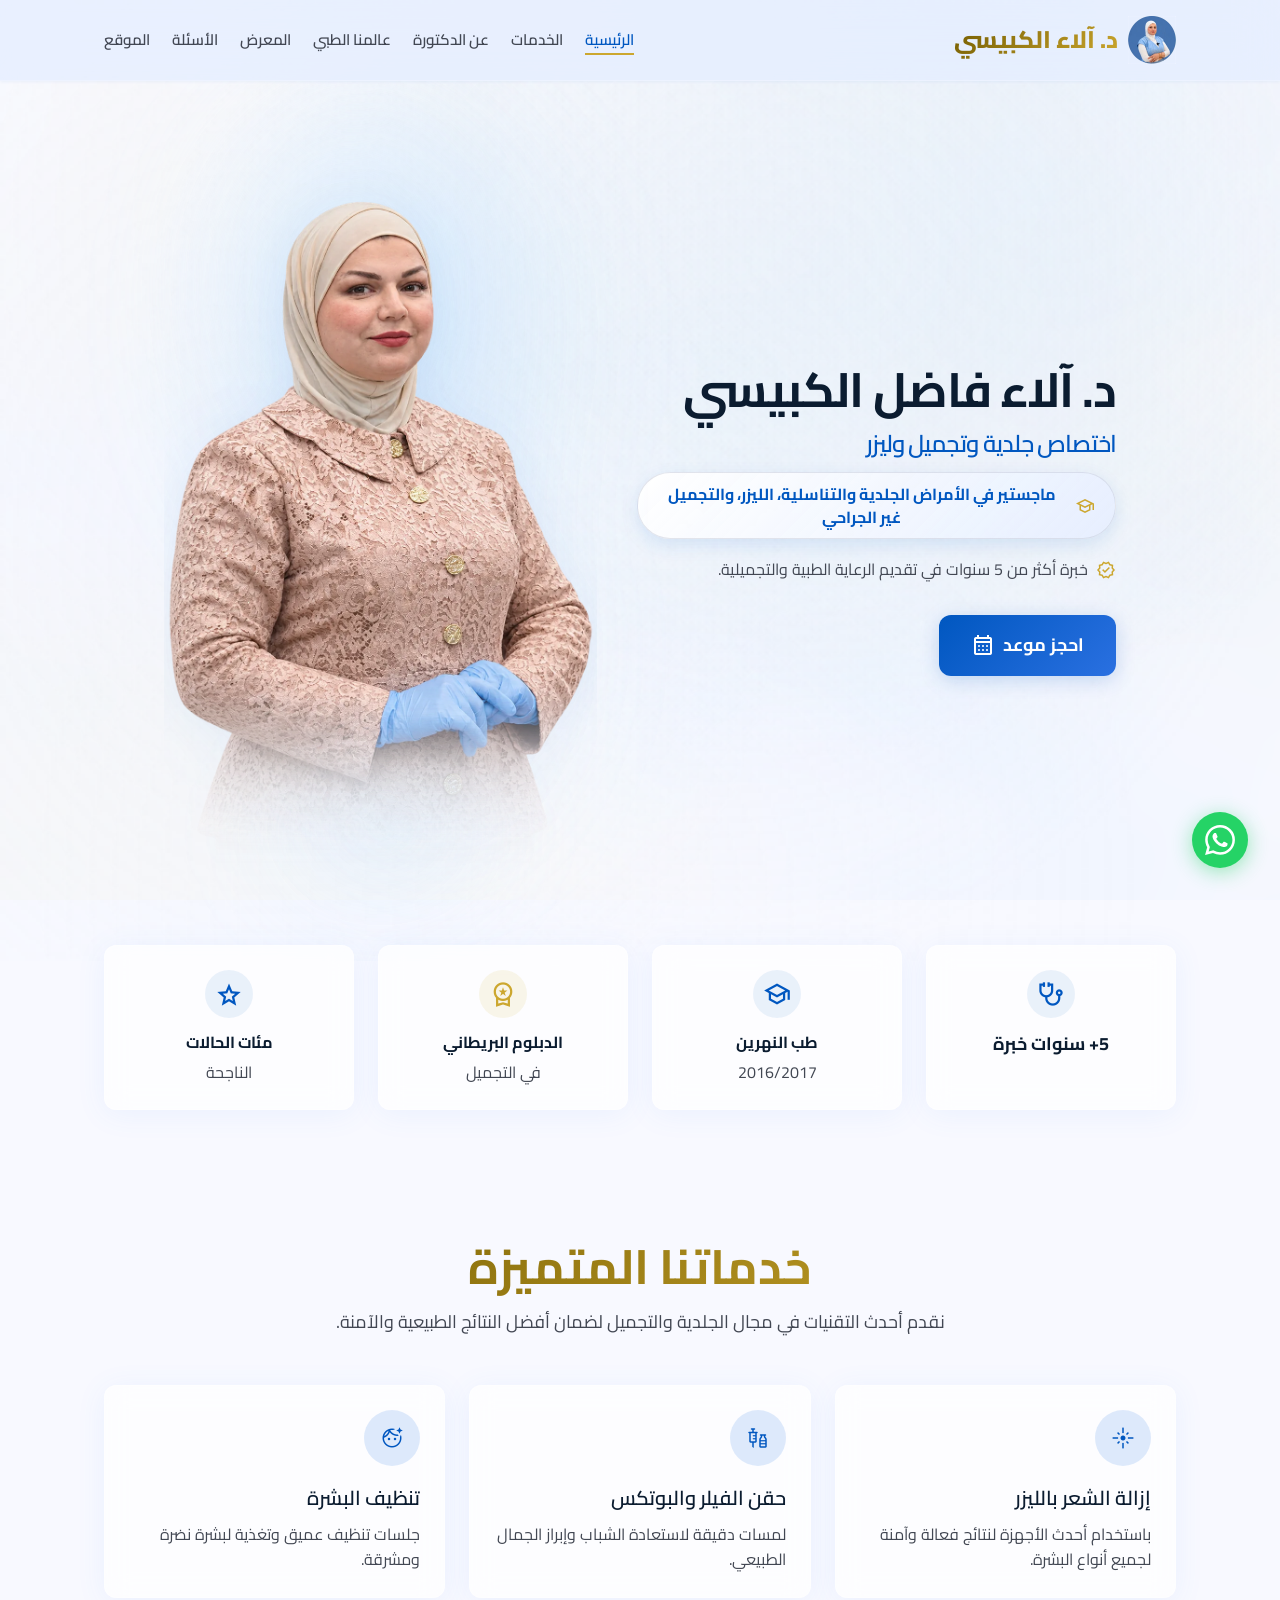
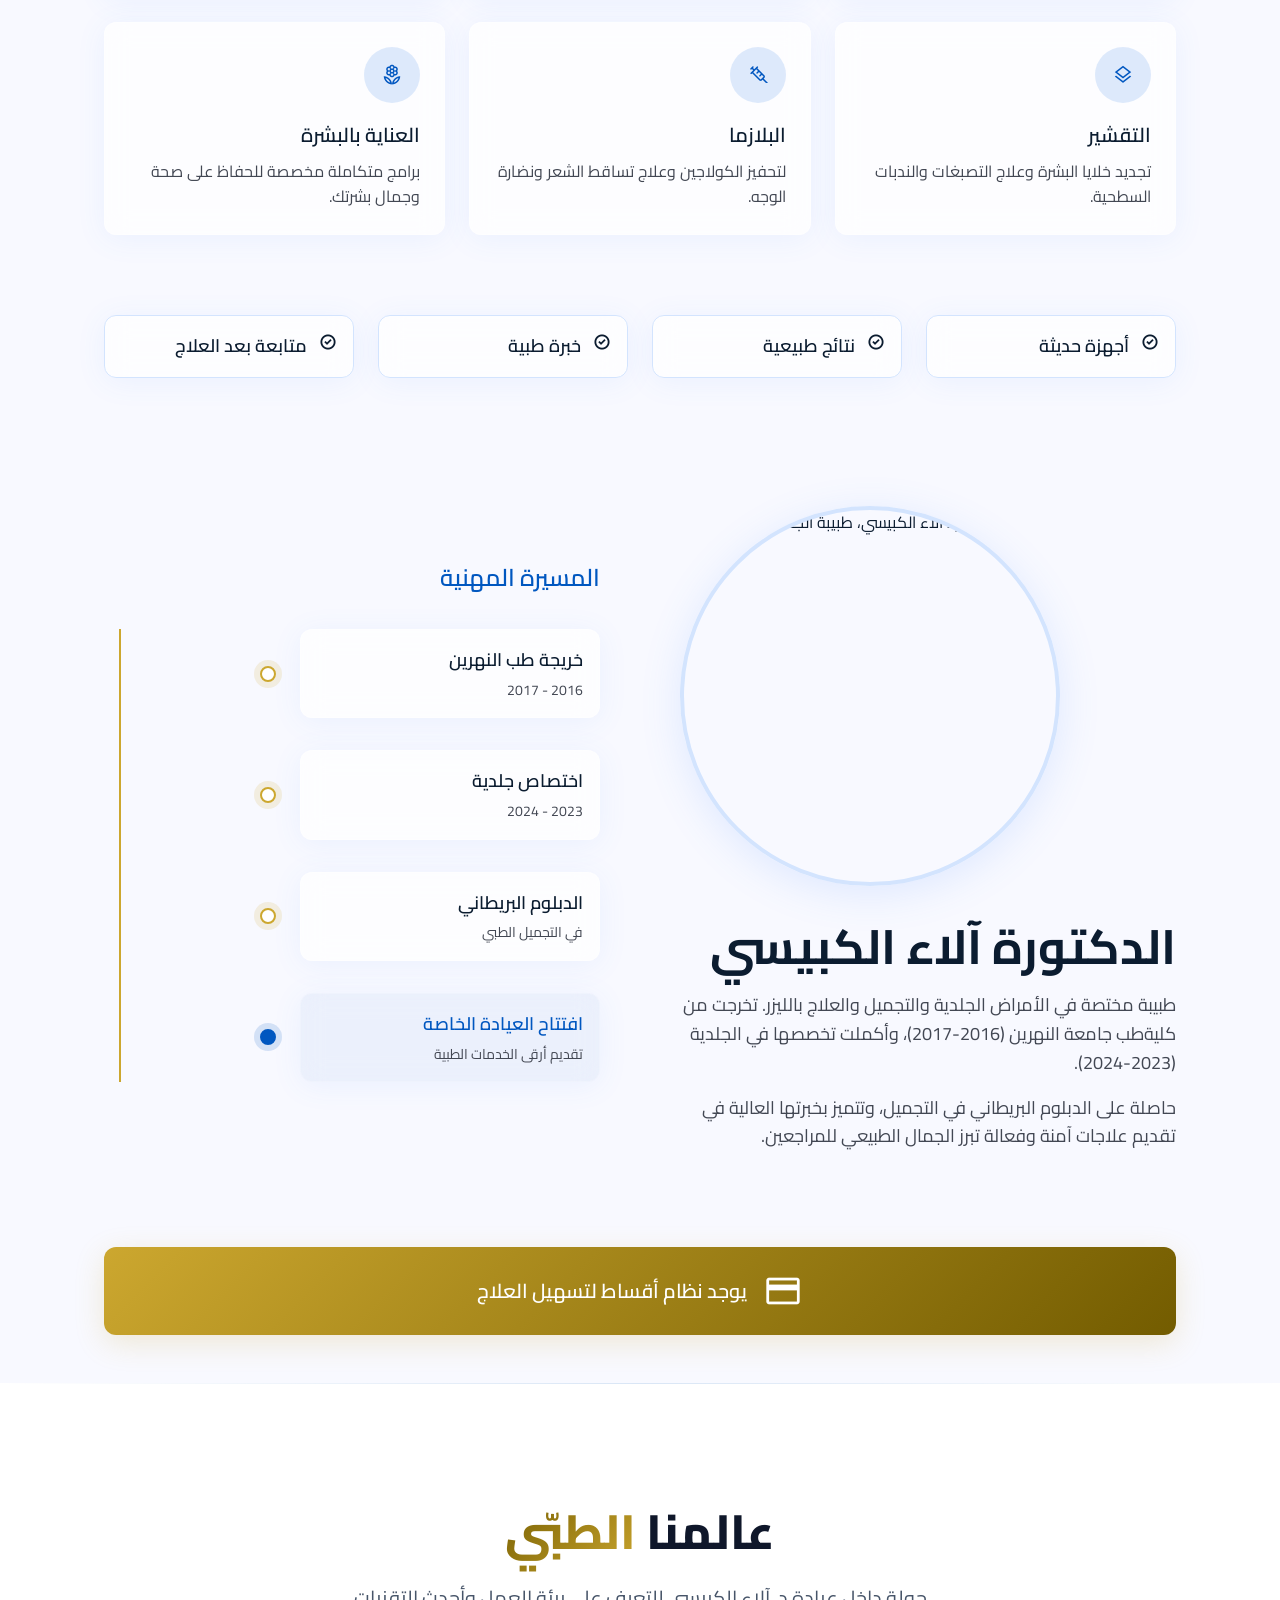
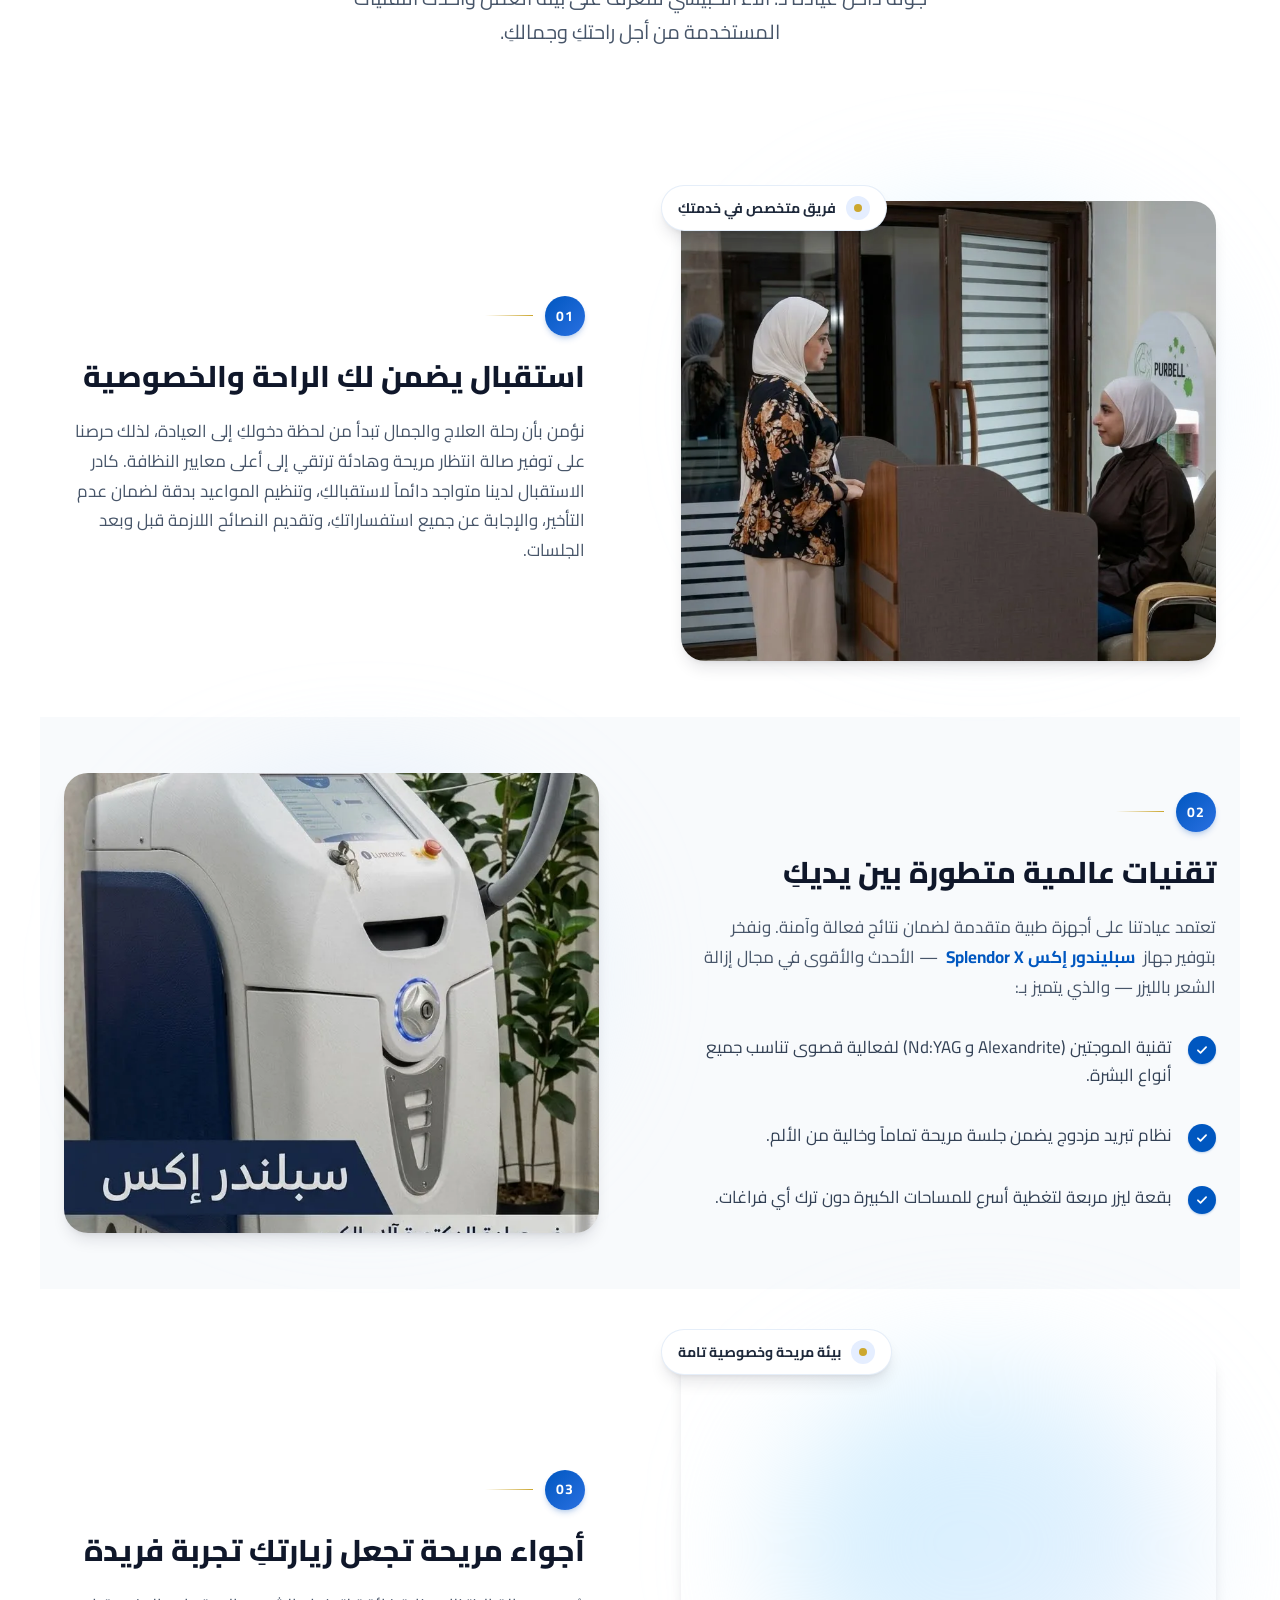
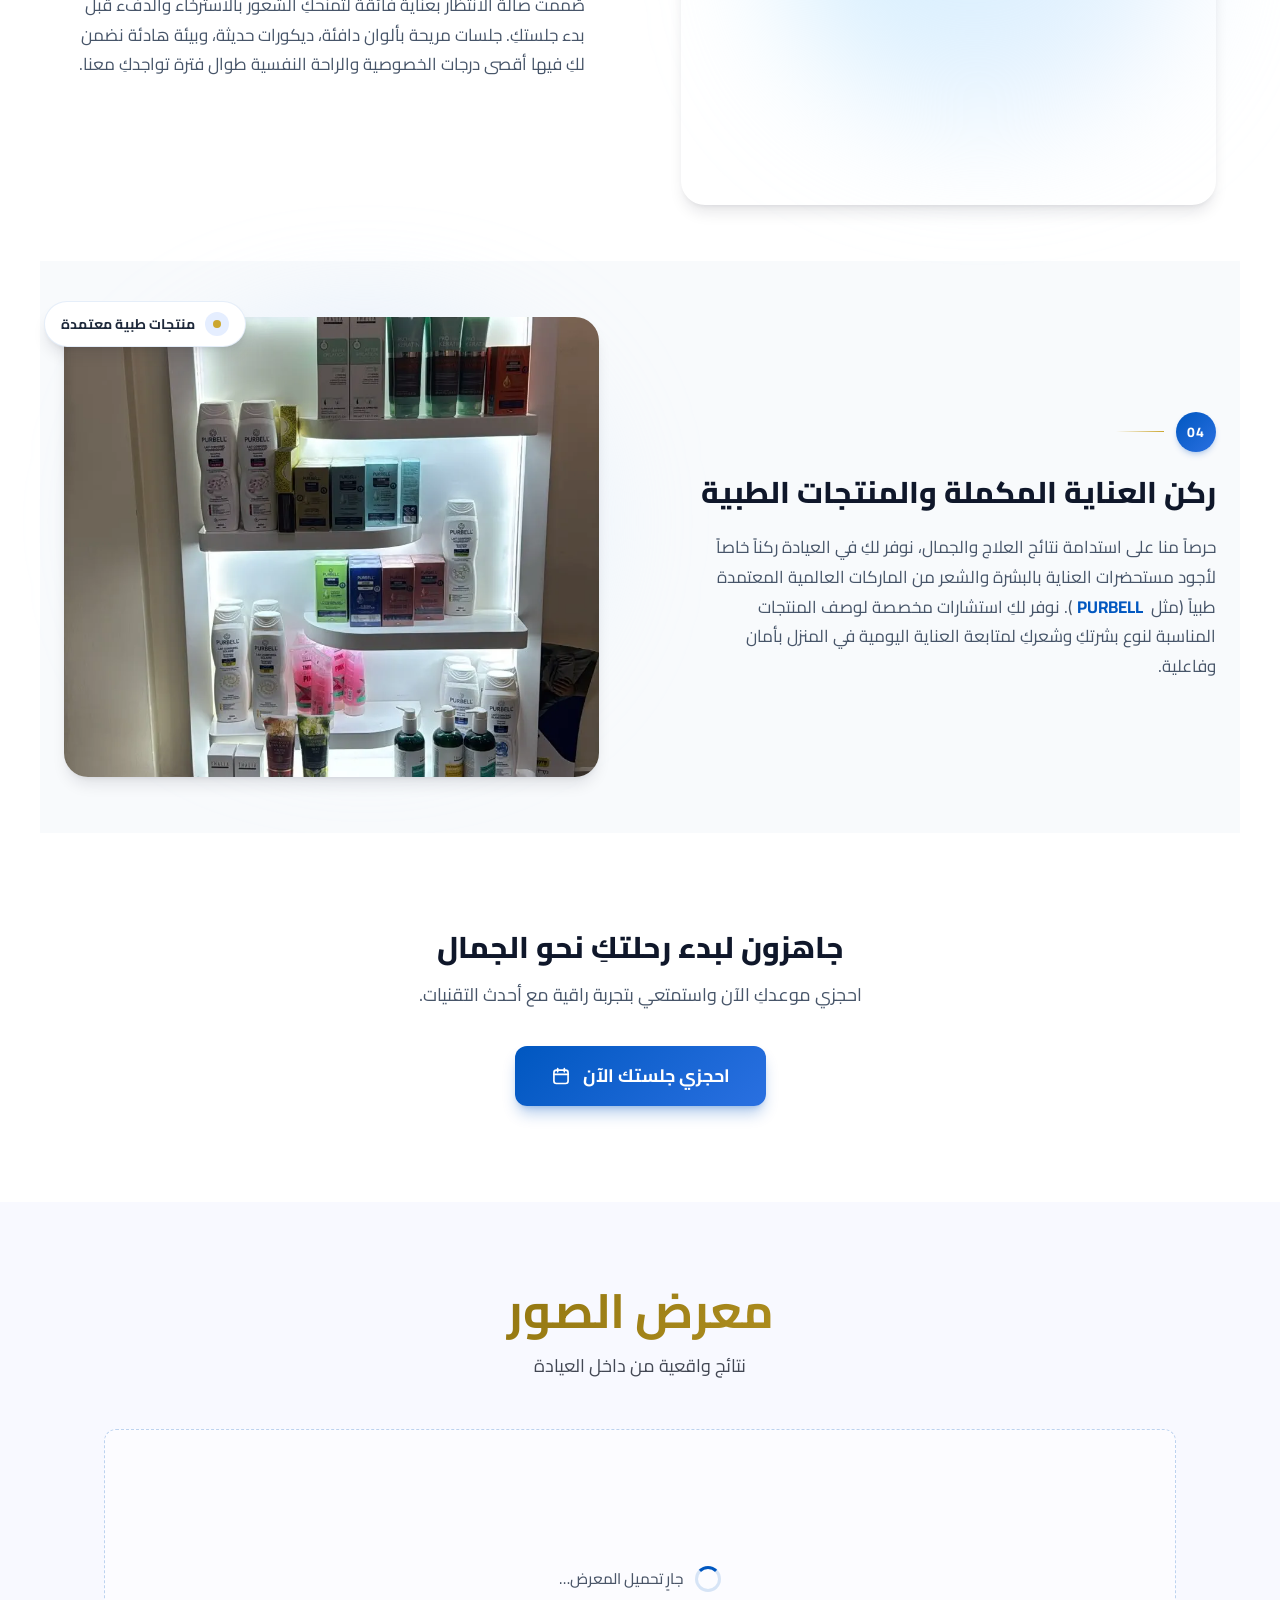
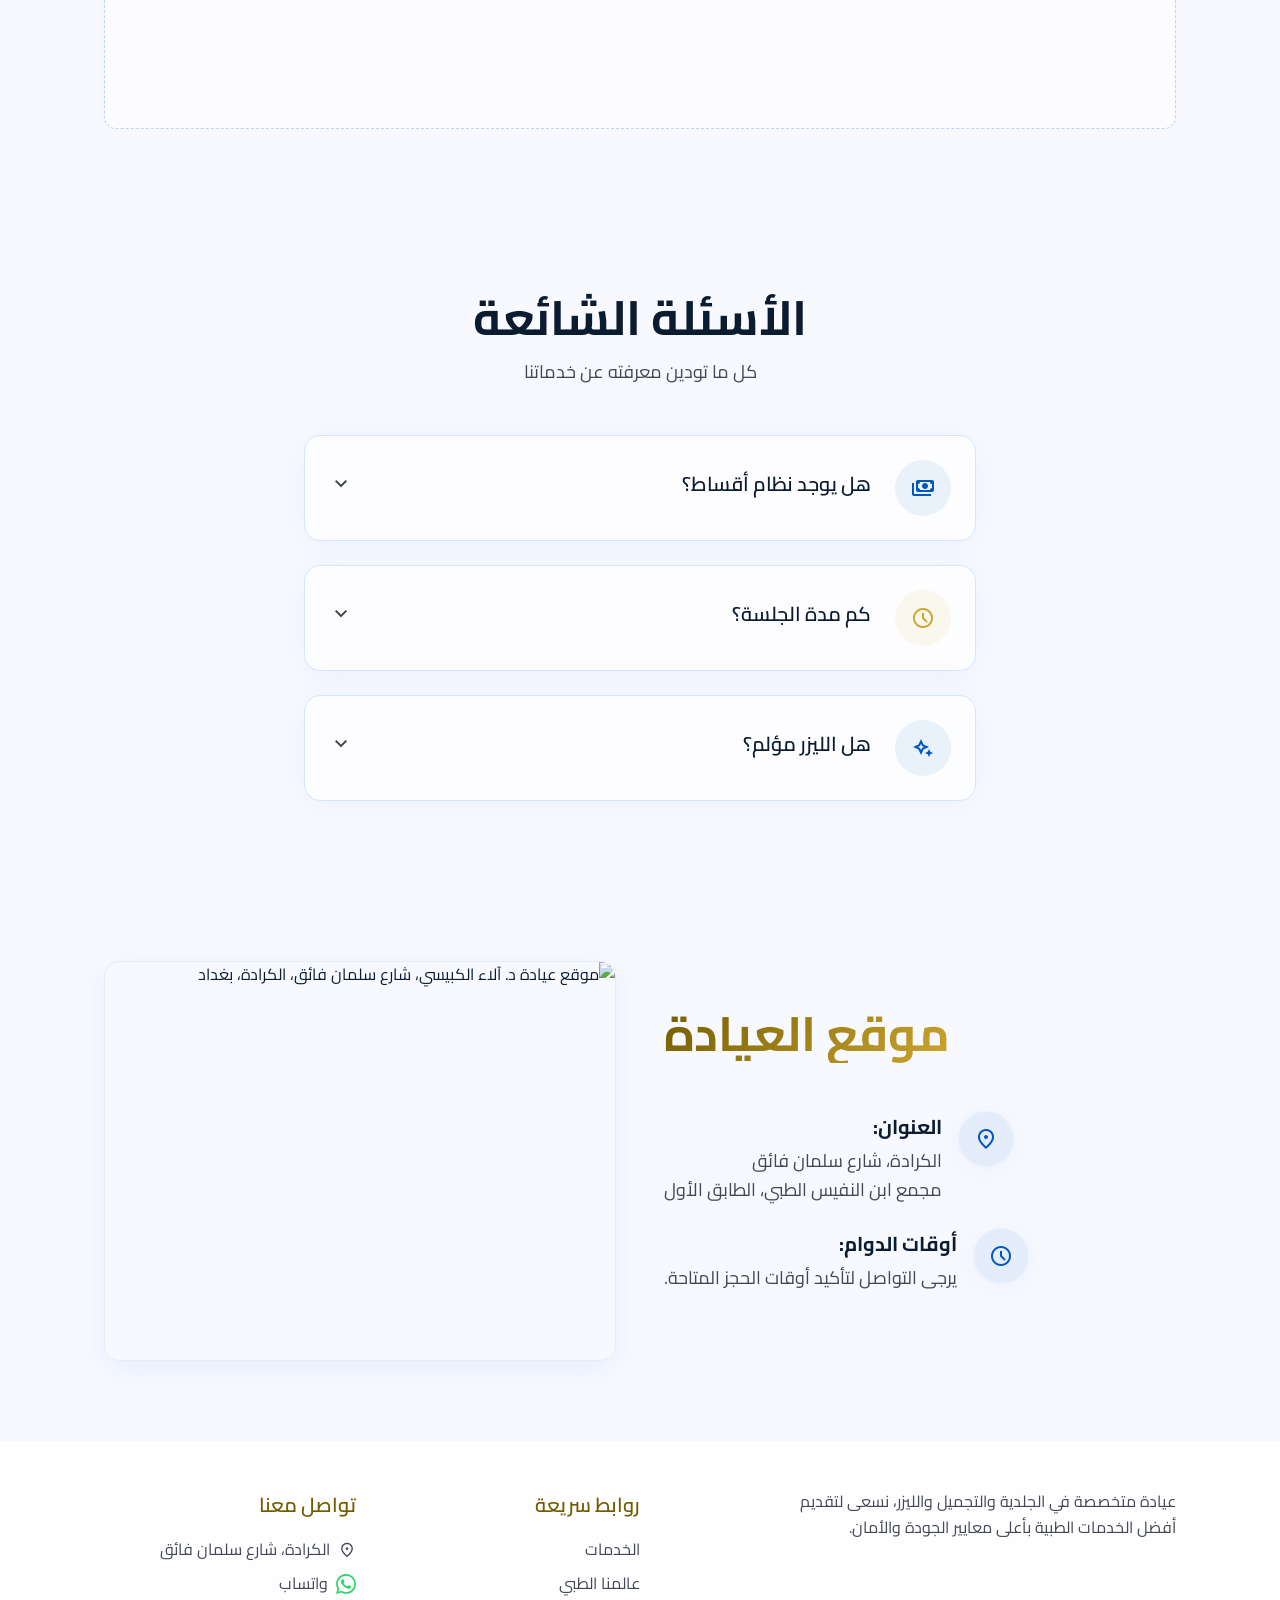
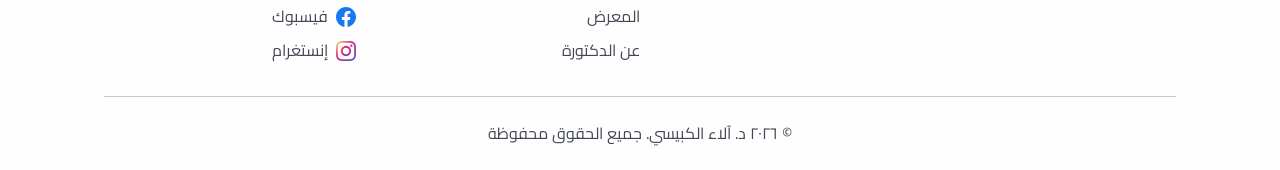
==== commit 6de27b4b: "Add Google site verification meta tag Added Google site verification meta tag for SEO." ====
--- a/index.html
+++ b/index.html
@@ -1,6 +1,7 @@
 <!DOCTYPE html>
 <html dir="rtl" lang="ar">
 <head>
+    <meta name="google-site-verification" content="7II7Qs45Hg8lfgg-VBCS3TPGzCttP60vXpgSGBDmC9U" />
     <meta charset="utf-8">
     <meta content="width=device-width, initial-scale=1.0" name="viewport">
     <title>د. آلاء الكبيسي - عيادة التجميل والليزر | بغداد الكرادة</title>
